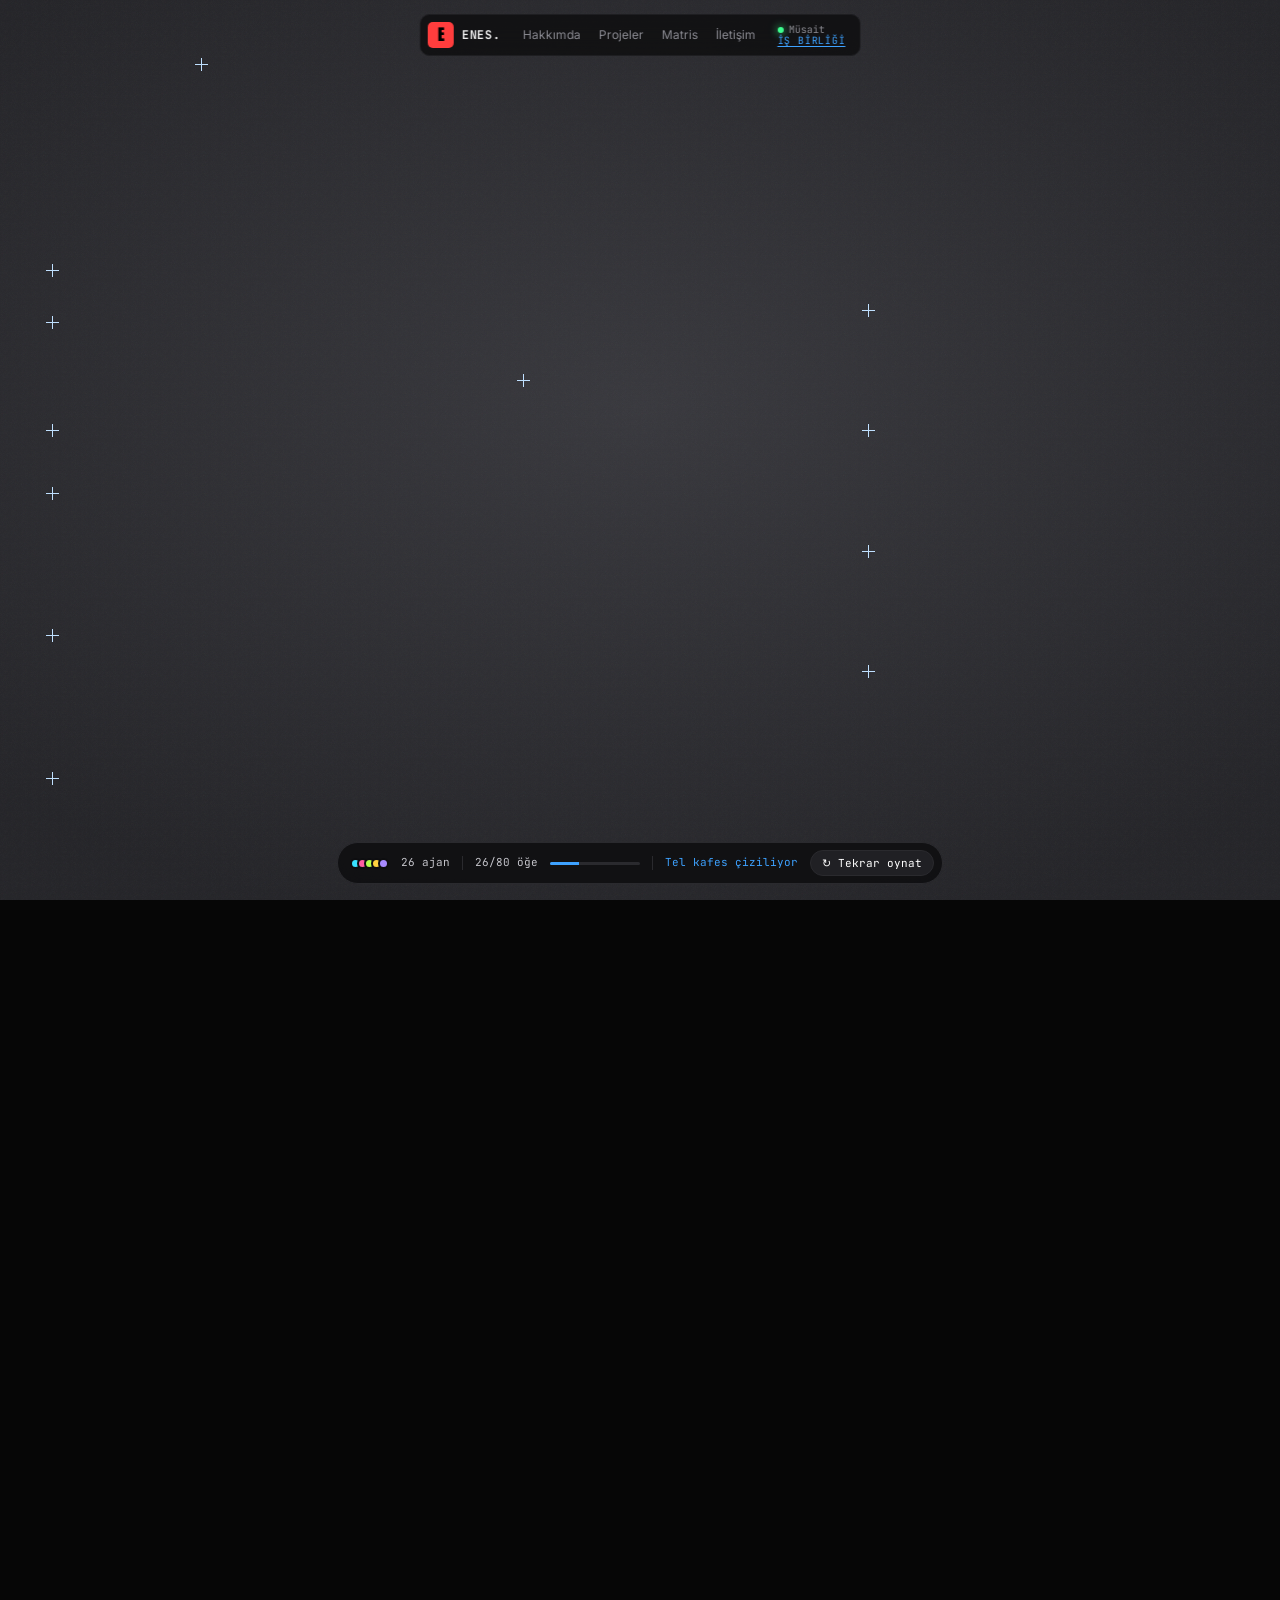
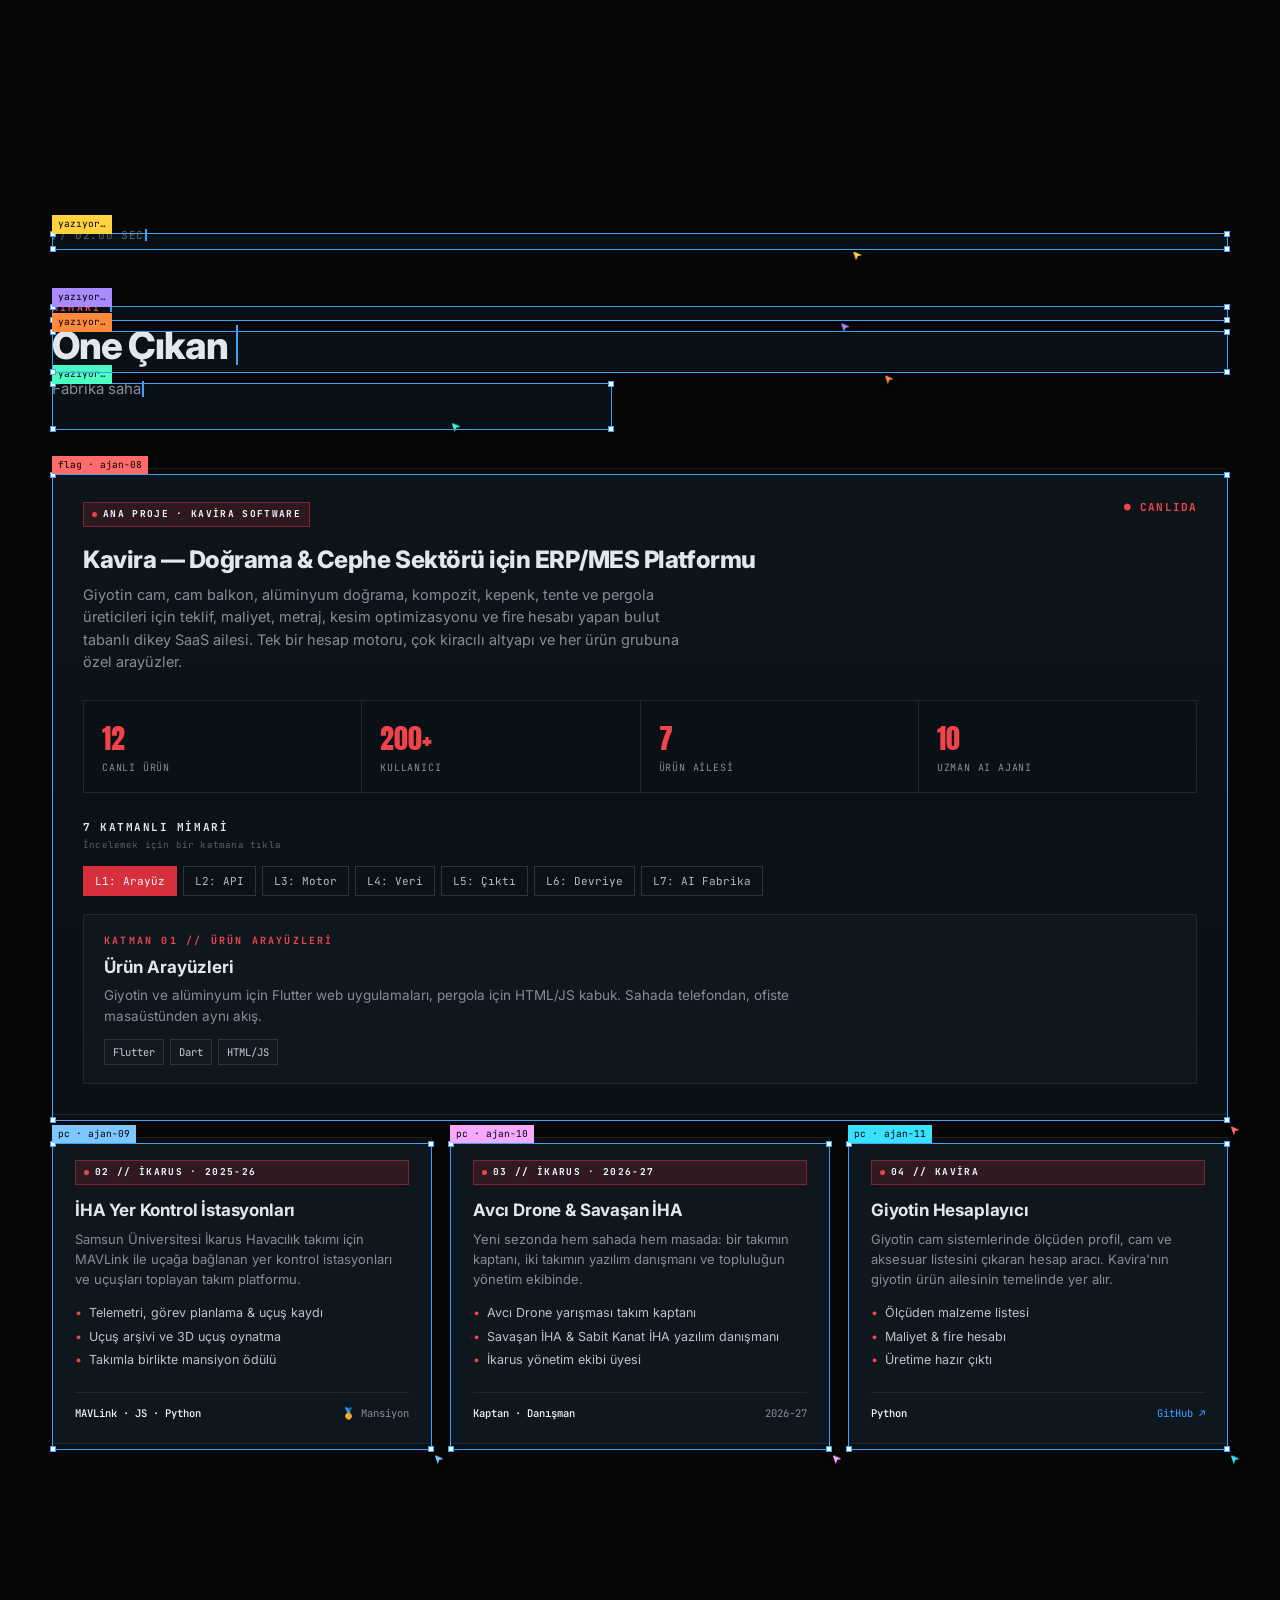
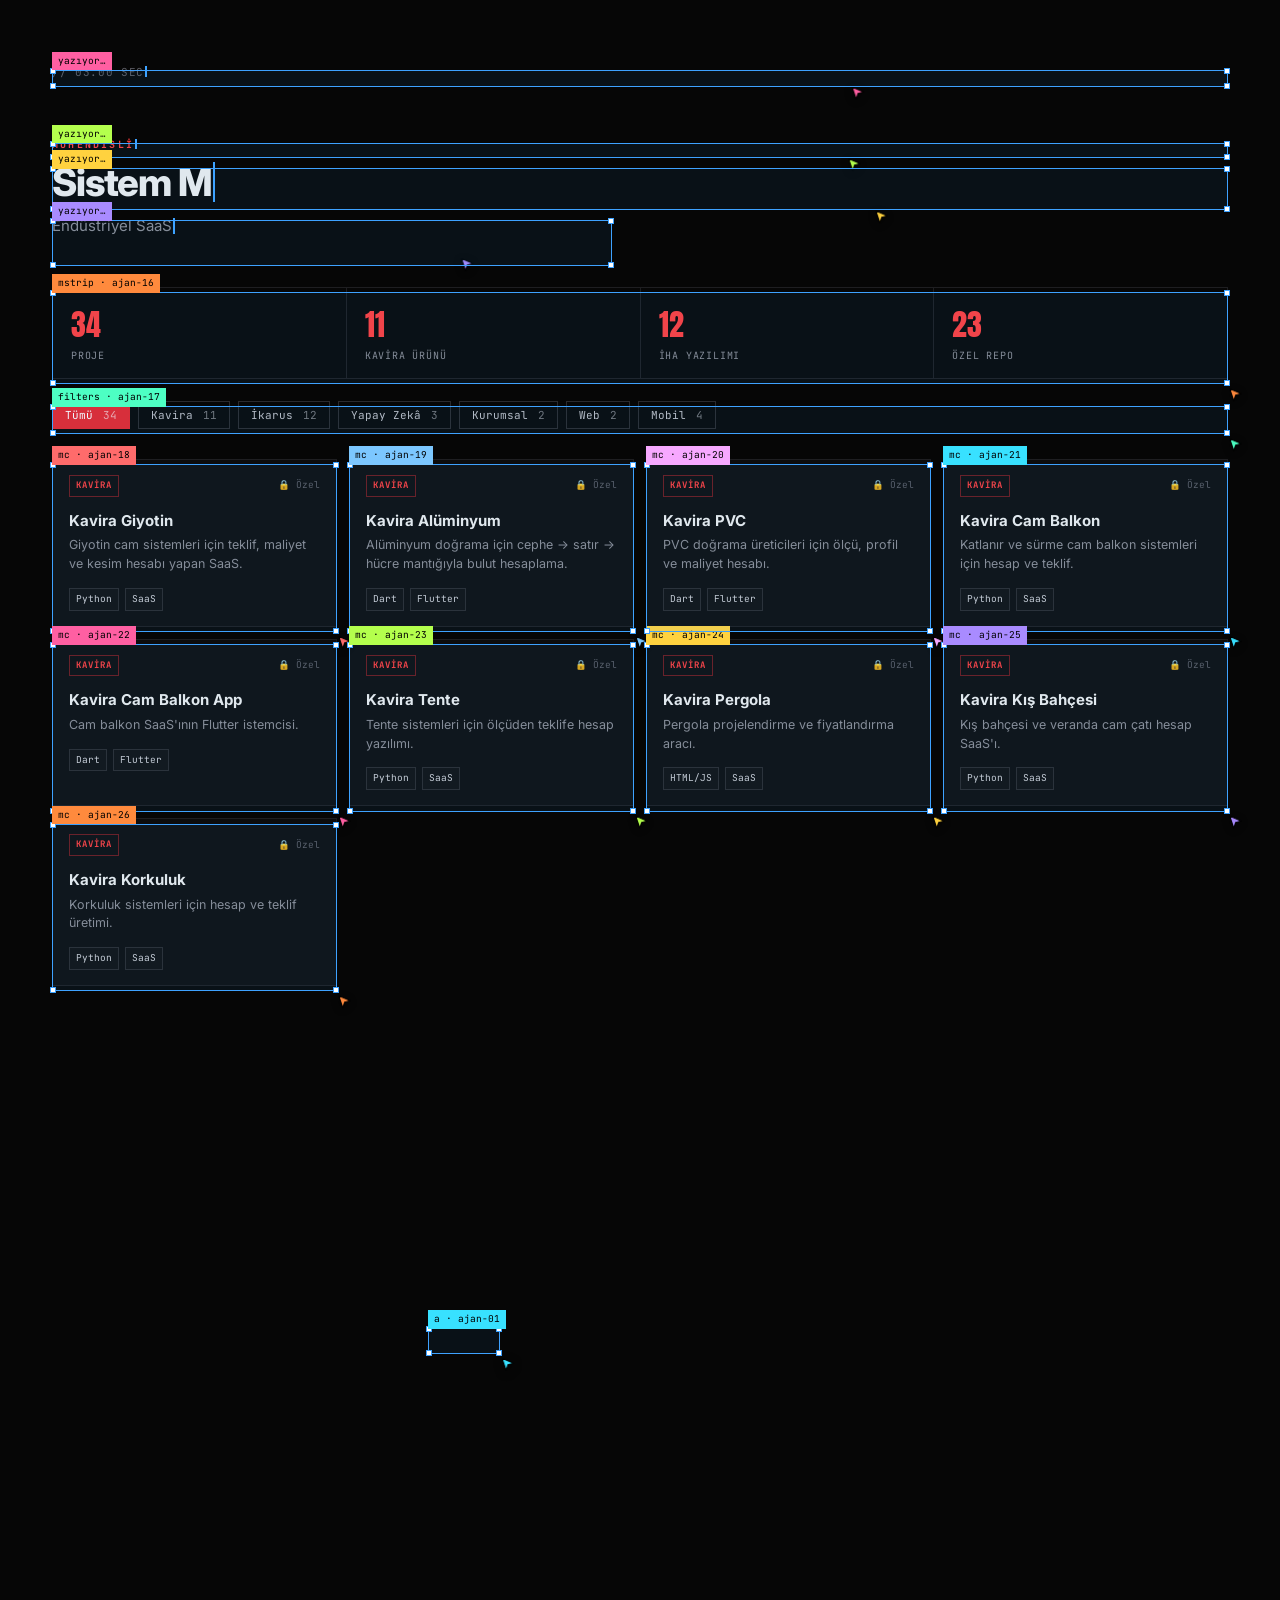
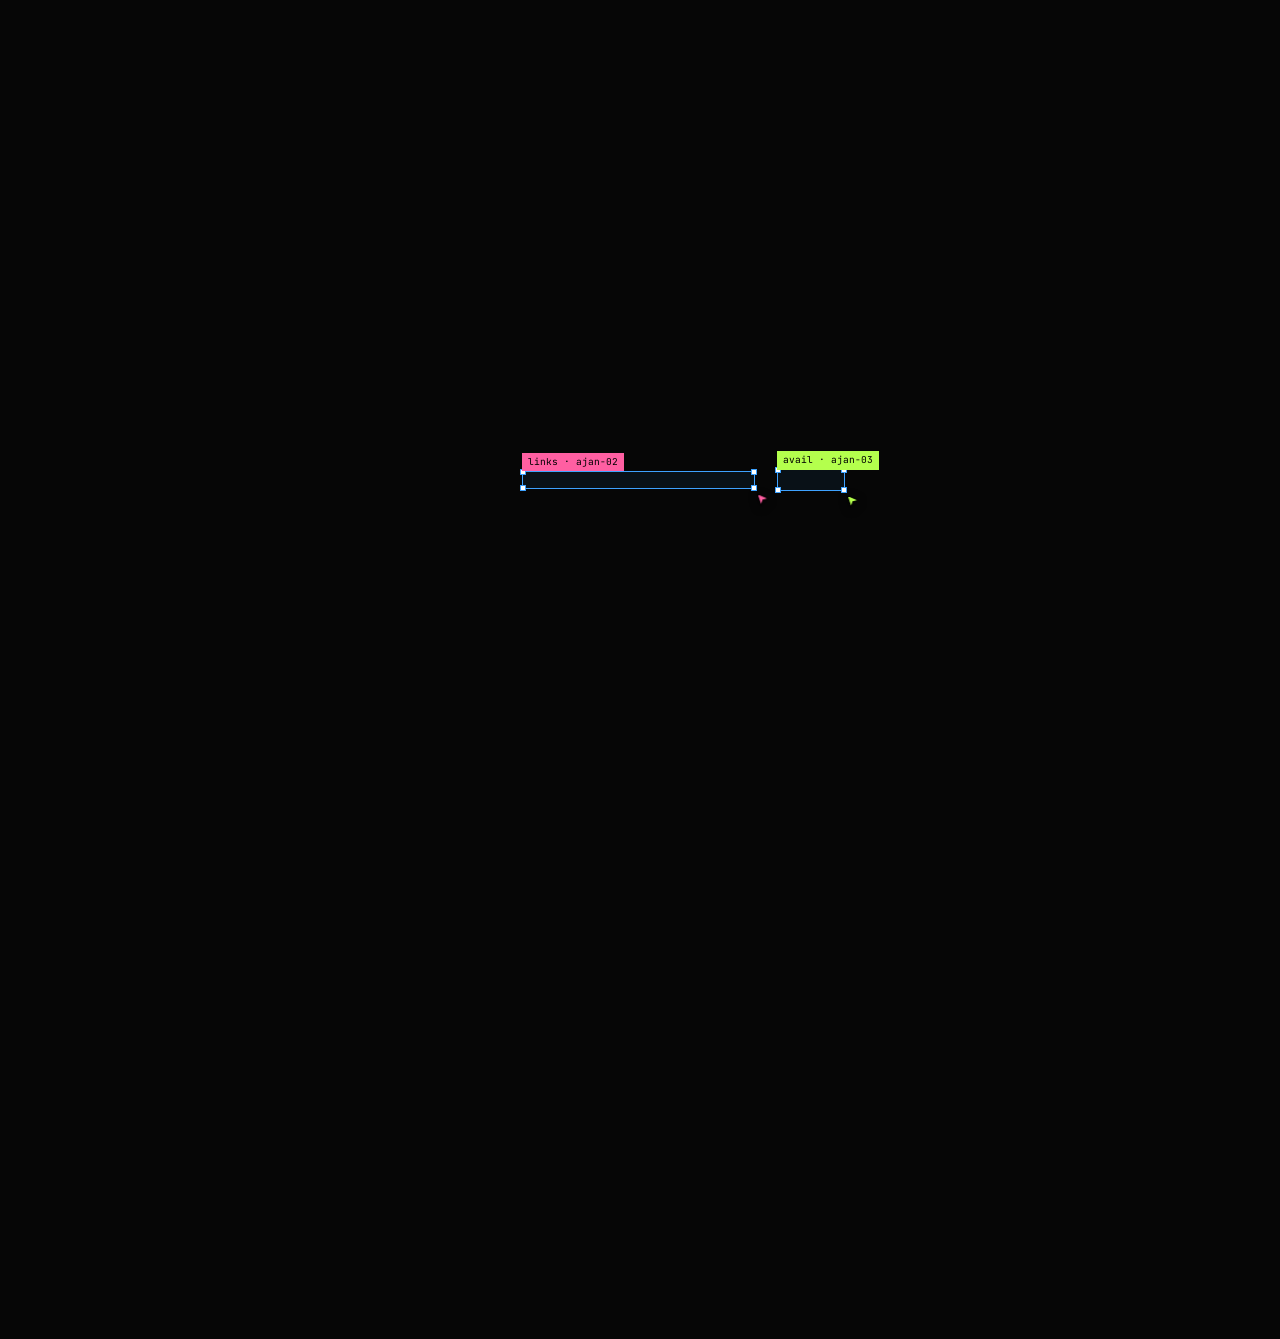
==== index.html @ 1ce87d16 "SEO: meta etiketleri, JSON-LD, paylaşım görseli, robots ve sitemap Arama motoru botlarına animasyons" ====
<!doctype html>
<html lang="tr">
<head>
<meta charset="utf-8">
<meta name="viewport" content="width=device-width,initial-scale=1">
<title>Mehmet Enes Karaviranlı — Yazılım Mühendisi</title>
<meta name="description" content="Mehmet Enes Karaviranlı — Yazılım Mühendisi. Kavira Software ERP/MES ürünleri, İkarus İHA arayüz yazılımları, mobil ve web uygulamaları.">
<link rel="canonical" href="https://eneskaraviranli.codes/">
<meta name="author" content="Mehmet Enes Karaviranlı">
<meta name="robots" content="index, follow">
<meta property="og:type" content="profile">
<meta property="og:locale" content="tr_TR">
<meta property="og:site_name" content="Mehmet Enes Karaviranlı">
<meta property="og:title" content="Mehmet Enes Karaviranlı — Yazılım Mühendisi">
<meta property="og:description" content="Kavira Software ile 12 canlı ERP/MES ürünü, İkarus İHA yer kontrol istasyonları, mobil ve web uygulamaları.">
<meta property="og:url" content="https://eneskaraviranli.codes/">
<meta property="og:image" content="https://eneskaraviranli.codes/og-image.png">
<meta property="og:image:width" content="1200">
<meta property="og:image:height" content="630">
<meta property="og:image:alt" content="Mehmet Enes Karaviranlı — Yazılım Mühendisi portfolyosu">
<meta property="profile:first_name" content="Mehmet Enes">
<meta property="profile:last_name" content="Karaviranlı">
<meta name="twitter:card" content="summary_large_image">
<meta name="twitter:title" content="Mehmet Enes Karaviranlı — Yazılım Mühendisi">
<meta name="twitter:description" content="Kavira Software ile 12 canlı ERP/MES ürünü, İkarus İHA yer kontrol istasyonları, mobil ve web uygulamaları.">
<meta name="twitter:image" content="https://eneskaraviranli.codes/og-image.png">
<script type="application/ld+json">
{
  "@context": "https://schema.org",
  "@type": "ProfilePage",
  "url": "https://eneskaraviranli.codes/",
  "name": "Mehmet Enes Karaviranlı — Yazılım Mühendisi",
  "inLanguage": "tr",
  "mainEntity": {
    "@type": "Person",
    "name": "Mehmet Enes Karaviranlı",
    "alternateName": ["Enes Karaviranlı", "Enes"],
    "url": "https://eneskaraviranli.codes/",
    "image": "https://eneskaraviranli.codes/og-image.png",
    "jobTitle": "Yazılım Mühendisi",
    "email": "mailto:m.eneskaraviranli@gmail.com",
    "worksFor": { "@type": "Organization", "name": "Kavira Software" },
    "affiliation": [
      { "@type": "CollegeOrUniversity", "name": "Samsun Üniversitesi" },
      { "@type": "Organization", "name": "İkarus Havacılık" }
    ],
    "knowsAbout": ["Yazılım Mühendisliği", "ERP", "MES", "SaaS", "İHA Yer Kontrol İstasyonu", "MAVLink", "Python", "FastAPI", "Flutter", "React", "React Native", "TypeScript", "C#", ".NET", "Yapay Zekâ"],
    "sameAs": [
      "https://github.com/Karaviranli",
      "https://www.linkedin.com/in/enes-karaviranl%C4%B1/"
    ]
  }
}
</script>
<link rel="icon" href="favicon.svg" type="image/svg+xml">
<link rel="icon" href="favicon-32.png" sizes="32x32" type="image/png">
<link rel="apple-touch-icon" href="apple-touch-icon.png">
<meta name="theme-color" content="#060606">
<script>
  // Arama motoru ve önizleme botlarına animasyonsuz, tamamen açık sayfa göster
  window.__STATIC = /bot|crawl|spider|slurp|bingpreview|lighthouse|facebookexternalhit|whatsapp|telegram|discord|linkedin|twitter|embedly|quora|pinterest|vkshare|skype/i.test(navigator.userAgent);
  if (!window.__STATIC) document.documentElement.classList.add('js');
</script>
<link rel="preconnect" href="https://fonts.googleapis.com">
<link rel="preconnect" href="https://fonts.gstatic.com" crossorigin>
<link href="https://fonts.googleapis.com/css2?family=Anton&family=Caveat:wght@700&family=Inter:wght@400;500;600;700;800&family=JetBrains+Mono:wght@400;500;700&display=swap" rel="stylesheet">
<style>
:root{
  --bg:#060606; --panel:#0c0c0d; --panel2:#111113; --line:#1e1e21; --line2:#2a2a2e;
  --text:#ededed; --mute:#8b8b92; --dim:#5c5c63;
  --red:#ff3d3d; --red2:#e3262d; --blue:#3ea2ff; --green:#3dff8f;
  --mono:'JetBrains Mono',ui-monospace,monospace; --sans:'Inter',system-ui,sans-serif;
  --cond:'Anton',Impact,sans-serif; --script:'Caveat',cursive;
}
*{box-sizing:border-box;margin:0;padding:0}
html{scroll-behavior:smooth;overflow-x:clip}
body{background:var(--bg);color:var(--text);font-family:var(--sans);line-height:1.55;position:relative;overflow-x:clip;-webkit-font-smoothing:antialiased}
body::before{content:"";position:fixed;inset:0;pointer-events:none;z-index:0;
  background:radial-gradient(55% 45% at 50% 62%,rgba(255,90,40,.11),transparent 70%),
             radial-gradient(35% 35% at 18% 18%,rgba(255,40,60,.05),transparent 70%)}
body::after{content:"";position:fixed;inset:0;pointer-events:none;z-index:0;opacity:.05;
  background-image:url("data:image/svg+xml,%3Csvg xmlns='http://www.w3.org/2000/svg' width='160' height='160'%3E%3Cfilter id='n'%3E%3CfeTurbulence baseFrequency='.9' numOctaves='2'/%3E%3C/filter%3E%3Crect width='100%25' height='100%25' filter='url(%23n)'/%3E%3C/svg%3E")}
a{color:inherit;text-decoration:none}
b,strong{color:#fff;font-weight:700}
.wrap{max-width:1240px;margin:0 auto;padding:0 32px;position:relative;z-index:1}
.mono{font-family:var(--mono)}

/* ---------- NAV ---------- */
nav{position:fixed;top:14px;left:50%;transform:translateX(-50%);z-index:50;display:flex;align-items:center;gap:22px;
  padding:7px 14px 7px 7px;background:rgba(12,12,13,.78);backdrop-filter:blur(12px);-webkit-backdrop-filter:blur(12px);
  border:1px solid var(--line);border-radius:10px;font-size:12px;white-space:nowrap}
.logo{display:flex;align-items:center;gap:8px;font-family:var(--mono);font-weight:700;letter-spacing:.06em}
.logo i{width:26px;height:26px;border-radius:5px;background:var(--red);display:grid;place-items:center;font-style:normal;font-family:var(--cond);font-size:15px;color:#000}
nav .links{display:flex;gap:18px;color:var(--mute)}
nav .links a:hover{color:#fff}
.avail{display:flex;flex-direction:column;line-height:1.1;font-family:var(--mono);font-size:10px}
.avail span{color:var(--mute);display:flex;align-items:center;gap:5px}
.avail span::before{content:"";width:6px;height:6px;border-radius:50%;background:var(--green);box-shadow:0 0 8px var(--green)}
.avail a{color:var(--blue);text-decoration:underline;text-underline-offset:2px;letter-spacing:.08em}

/* ---------- HERO ---------- */
.hero{position:relative;min-height:100vh;padding:78px 0 70px}
.giant{position:absolute;left:50%;top:58px;transform:translateX(-50%);font-family:var(--cond);font-size:clamp(84px,17.5vw,252px);
  line-height:.9;letter-spacing:.01em;color:rgba(227,38,45,.07);-webkit-text-stroke:2px var(--red2);white-space:nowrap;
  pointer-events:none;user-select:none;z-index:0}
.hero-grid{position:relative;z-index:1;display:grid;grid-template-columns:1.1fr .78fr .92fr;gap:40px;align-items:start;padding-top:clamp(130px,14.5vw,205px)}
.hello{font-family:var(--script);font-size:46px;line-height:1;transform:rotate(-4deg);display:inline-block;margin-left:4px;text-shadow:0 2px 20px rgba(0,0,0,.6)}
.name{display:block;width:max-content;margin:6px 0 18px;background:var(--red2);color:#fff;font-family:var(--cond);font-size:clamp(56px,6vw,82px);line-height:1;padding:8px 18px 6px;letter-spacing:.01em}
.role{display:inline-flex;align-items:center;gap:10px;font-family:var(--mono);font-size:11px;font-weight:700;letter-spacing:.12em;text-transform:uppercase;
  border:1px solid var(--line2);background:rgba(255,255,255,.02);padding:7px 12px}
.role::before{content:"";width:7px;height:7px;border-radius:50%;background:var(--red);box-shadow:0 0 10px var(--red)}
.lead{font-size:18px;color:#cfcfd4;max-width:470px;margin:30px 0 30px}
.btns{display:flex;flex-direction:column;align-items:flex-start;gap:12px}
.btn{font-family:var(--mono);font-size:12px;font-weight:700;letter-spacing:.14em;text-transform:uppercase;padding:13px 18px;border:1px solid transparent;cursor:pointer;transition:.2s}
.btn-blue{color:var(--blue);border-color:rgba(62,162,255,.35);background:rgba(62,162,255,.06)}
.btn-blue:hover{background:rgba(62,162,255,.15)}
.btn-ghost{color:#fff;background:#18181b;border-color:var(--line2)}
.btn-ghost:hover{border-color:#fff}
.stats{display:flex;gap:30px;margin-top:38px}
.stat b{font-family:var(--cond);font-size:30px;color:var(--red);font-weight:400;letter-spacing:.02em}
.stat small{display:block;font-family:var(--mono);font-size:10px;color:var(--mute);letter-spacing:.08em;text-transform:uppercase;margin-top:-2px}

.portrait{position:relative;margin-top:110px;aspect-ratio:4/5;background:var(--red2);overflow:hidden;box-shadow:0 30px 80px -20px rgba(227,38,45,.35)}
.portrait .ph{position:absolute;inset:0;display:grid;place-items:center;font-family:var(--cond);font-size:150px;color:rgba(0,0,0,.82);letter-spacing:-.02em}
.portrait img{position:absolute;inset:0;width:100%;height:100%;object-fit:cover;filter:grayscale(1) contrast(1.25) brightness(1.05);mix-blend-mode:multiply}
.portrait::after{content:"";position:absolute;inset:0;background:repeating-linear-gradient(0deg,rgba(0,0,0,.08) 0 1px,transparent 1px 3px);pointer-events:none}
.portrait canvas{position:absolute;inset:0;width:100%;height:100%;display:block;cursor:crosshair}
.badge{position:absolute;left:-10px;bottom:16px;z-index:2;font-family:var(--mono);font-size:10px;font-weight:700;letter-spacing:.12em;text-transform:uppercase;
  background:#0a0a0a;border:1px solid var(--red2);padding:6px 10px;display:flex;align-items:center;gap:7px}
.badge::before{content:"";width:6px;height:6px;border-radius:50%;background:var(--red);animation:blink 1.4s infinite}
@keyframes blink{50%{opacity:.2}}

.caps{margin-top:40px}
.cap{border-top:1px solid var(--line);padding:14px 0 16px}
.cap-h{display:flex;justify-content:space-between;font-family:var(--mono);font-size:10px;letter-spacing:.1em;text-transform:uppercase}
.cap-h span:first-child{color:var(--red);font-weight:700}
.cap-h span:last-child{color:var(--dim)}
.cap h3{font-size:16px;font-weight:700;margin:6px 0 3px;letter-spacing:-.01em}
.cap p{font-size:13px;color:var(--mute)}
.chips{display:flex;flex-wrap:wrap;gap:6px;margin-top:6px}
.chip{font-family:var(--mono);font-size:10.5px;color:#cfcfd4;border:1px solid var(--line2);padding:4px 8px;background:rgba(255,255,255,.015)}

/* ---------- SECTIONS ---------- */
section{position:relative;padding:110px 0}
.secidx{font-family:var(--mono);font-size:11px;color:var(--dim);letter-spacing:.06em;margin-bottom:56px}
.eyebrow{font-family:var(--mono);font-size:10px;font-weight:700;color:var(--red);letter-spacing:.22em;text-transform:uppercase;margin-bottom:10px}
h2{font-size:clamp(28px,3.2vw,38px);font-weight:800;letter-spacing:-.03em;line-height:1.1}
.sub{color:var(--mute);font-size:15px;max-width:560px;margin-top:10px}

.about{display:grid;grid-template-columns:1.5fr 1fr;gap:70px;margin-top:40px}
.about p{color:#c4c4ca;font-size:15.5px;margin-bottom:18px;max-width:640px}
blockquote{border-left:2px solid var(--red);padding:4px 0 4px 20px;margin-top:28px;font-size:17px;font-weight:700;color:#fff;max-width:600px}
.princ{display:flex;flex-direction:column;gap:22px}
.pr{display:grid;grid-template-columns:12px 1fr;gap:12px}
.pr::before{content:"";width:7px;height:7px;background:var(--red);margin-top:7px}
.pr h4{font-size:14px;font-weight:700}
.pr p{font-size:13px;color:var(--mute);margin:2px 0 0}

/* flagship */
.flag{margin-top:44px;border:1px solid var(--line);background:linear-gradient(180deg,rgba(255,255,255,.02),transparent);padding:30px;border-radius:4px}
.pill{display:inline-flex;align-items:center;gap:6px;font-family:var(--mono);font-size:9.5px;font-weight:700;letter-spacing:.14em;text-transform:uppercase;
  color:#fff;background:rgba(227,38,45,.16);border:1px solid rgba(227,38,45,.5);padding:4px 8px}
.pill::before{content:"";width:5px;height:5px;border-radius:50%;background:var(--red)}
.flag-top{display:flex;justify-content:space-between;gap:20px;align-items:flex-start}
.flag h3{font-size:24px;font-weight:800;letter-spacing:-.02em;margin:14px 0 6px}
.flag p.d{color:var(--mute);max-width:620px;font-size:14.5px}
.live{font-family:var(--mono);font-size:11px;color:var(--red);font-weight:700;letter-spacing:.1em}
.fstats{display:grid;grid-template-columns:repeat(4,1fr);gap:1px;background:var(--line);border:1px solid var(--line);margin:26px 0}
.fstats div{background:var(--bg);padding:16px 18px}
.fstats b{font-family:var(--cond);font-size:28px;color:var(--red);font-weight:400}
.fstats small{display:block;font-family:var(--mono);font-size:10px;color:var(--mute);text-transform:uppercase;letter-spacing:.08em}
.stack-h{font-family:var(--mono);font-size:11px;font-weight:700;letter-spacing:.14em}
.stack-h small{display:block;font-weight:400;color:var(--dim);letter-spacing:.02em;margin-top:2px}
.tabs{display:flex;flex-wrap:wrap;gap:6px;margin:14px 0 18px}
.tab{font-family:var(--mono);font-size:11px;color:#bdbdc3;background:transparent;border:1px solid var(--line2);padding:7px 11px;cursor:pointer;transition:.15s}
.tab:hover{border-color:#777;color:#fff}
.tab.on{background:var(--red2);border-color:var(--red2);color:#fff}
.layer{border:1px solid var(--line);background:var(--panel);padding:18px 20px}
.layer h4{font-size:17px;font-weight:700;margin:6px 0 4px}
.layer p{color:var(--mute);font-size:13.5px;max-width:760px}

.cards3{display:grid;grid-template-columns:repeat(3,1fr);gap:18px;margin-top:22px}
.pc{border:1px solid var(--line);background:var(--panel);padding:22px;display:flex;flex-direction:column;transition:border-color .2s,transform .2s}
.pc:hover{border-color:rgba(227,38,45,.6);transform:translateY(-2px)}
.pc h3{font-size:17px;font-weight:700;margin:12px 0 6px;letter-spacing:-.01em}
.pc p{font-size:13px;color:var(--mute)}
.pc ul{list-style:none;margin:14px 0 18px;font-size:12.5px;color:#c4c4ca}
.pc li{padding-left:14px;position:relative;margin-bottom:4px}
.pc li::before{content:"•";position:absolute;left:0;color:var(--red)}
.pc .ft{margin-top:auto;display:flex;justify-content:space-between;align-items:center;border-top:1px solid var(--line);padding-top:12px;font-family:var(--mono);font-size:10.5px;color:var(--mute)}
.pc .ft b{color:#fff;font-weight:500}

/* matrix */
.filters{display:flex;flex-wrap:wrap;gap:8px;margin:22px 0 30px}
.flt{font-family:var(--mono);font-size:11px;padding:6px 12px;border:1px solid var(--line2);background:transparent;color:#bdbdc3;cursor:pointer}
.flt.on{background:var(--red2);border-color:var(--red2);color:#fff}
.grid4{display:grid;grid-template-columns:repeat(4,1fr);gap:16px}
.mc{border:1px solid var(--line);background:var(--panel);padding:18px;transition:border-color .2s, opacity .3s}
.mc:hover{border-color:rgba(227,38,45,.6)}
.mc.hide{display:none}
a.mc{display:block;color:inherit}
.grid4{gap:12px}
.mc{padding:15px 16px}
.mc h4{font-size:14px;margin:12px 0 5px}
.mc p{font-size:12px;margin-bottom:12px;line-height:1.5}
.mc .chip{font-size:9.5px;padding:3px 6px}
.lock{font-family:var(--mono);font-size:9.5px;color:var(--dim)}
.gh{font-family:var(--mono);font-size:9.5px;color:var(--blue)}
.wip{font-family:var(--mono);font-size:9.5px;color:#ffd23f;border:1px dashed rgba(255,210,63,.5);padding:3px 6px}
.flt i{font-style:normal;opacity:.6;margin-left:3px}
.mstrip{display:grid;grid-template-columns:repeat(4,1fr);gap:1px;background:var(--line);border:1px solid var(--line);margin-top:26px}
.mstrip div{background:var(--bg);padding:14px 18px}
.mstrip b{font-family:var(--cond);font-size:30px;color:var(--red);font-weight:400}
.mstrip small{display:block;font-family:var(--mono);font-size:10px;color:var(--mute);text-transform:uppercase;letter-spacing:.08em}
@media (max-width:700px){.mstrip{grid-template-columns:1fr 1fr}}
.pc .ft a{color:var(--blue)}
.pc .ft a:hover{text-decoration:underline}
.mc-h{display:flex;justify-content:space-between;align-items:center}
.cat{font-family:var(--mono);font-size:9px;font-weight:700;letter-spacing:.12em;text-transform:uppercase;color:var(--red);border:1px solid rgba(227,38,45,.45);padding:3px 6px}
.yr{font-family:var(--mono);font-size:10px;color:var(--dim)}
.mc h4{font-size:15px;font-weight:700;margin:14px 0 6px;line-height:1.3}
.mc p{font-size:12.5px;color:var(--mute);margin-bottom:14px}

/* contact */
.contact{text-align:center;padding:170px 0 150px}
.contact h2{font-size:clamp(32px,4.4vw,52px);max-width:720px;margin:0 auto}
.contact .sub{margin:16px auto 0}
.mail-row{display:flex;justify-content:center;align-items:center;gap:14px;margin-top:34px;flex-wrap:wrap}
.mail{font-family:var(--mono);font-weight:700;font-size:15px}
.copy{font-family:var(--mono);font-size:11px;font-weight:700;letter-spacing:.06em;background:var(--red2);color:#fff;border:0;padding:10px 14px;cursor:pointer;display:flex;gap:7px;align-items:center}
.copy:hover{background:var(--red)}
.socials{display:flex;justify-content:center;gap:26px;margin-top:30px;font-family:var(--mono);font-size:12px;color:#c4c4ca;flex-wrap:wrap}
.socials a{display:flex;align-items:center;gap:7px}
.socials a:hover{color:#fff}
.socials svg{width:15px;height:15px}
footer{margin-top:70px;font-family:var(--mono);font-size:10.5px;color:var(--dim);line-height:1.8}

/* ---------- BUILD / AGENTS ---------- */
.js [data-b]{opacity:0;transform:translateY(6px);clip-path:inset(0 100% 0 0);transition:opacity .45s ease,transform .45s ease,clip-path .55s cubic-bezier(.6,0,.2,1)}
.js [data-b].built{opacity:1;transform:none;clip-path:inset(-40px -40px -40px -40px)}
.js .giant[data-b]{transform:translateX(-50%) translateY(6px)}
.js .giant[data-b].built{transform:translateX(-50%)}
#agents{position:absolute;inset:0;pointer-events:none;z-index:60;overflow:hidden}
.agent{position:absolute;left:0;top:0;width:18px;height:18px;will-change:transform;filter:drop-shadow(0 2px 4px rgba(0,0,0,.7))}
.selbox{position:absolute;border:1px solid var(--blue);background:rgba(62,162,255,.07);transition:opacity .25s}
.selbox i{position:absolute;width:6px;height:6px;background:#fff;border:1px solid var(--blue)}
.selbox i:nth-child(1){left:-3px;top:-3px}.selbox i:nth-child(2){right:-3px;top:-3px}
.selbox i:nth-child(3){left:-3px;bottom:-3px}.selbox i:nth-child(4){right:-3px;bottom:-3px}
.selbox em{position:absolute;left:-1px;top:-19px;font-style:normal;font-family:var(--mono);font-size:9.5px;color:#fff;background:var(--blue);padding:2px 6px;white-space:nowrap}

.status{position:fixed;left:50%;bottom:16px;transform:translateX(-50%);z-index:70;display:flex;align-items:center;gap:12px;
  font-family:var(--mono);font-size:11px;color:#c4c4ca;background:rgba(14,14,16,.88);backdrop-filter:blur(10px);-webkit-backdrop-filter:blur(10px);
  border:1px solid var(--line2);border-radius:999px;padding:7px 8px 7px 12px;white-space:nowrap}
.dots{display:flex}
.dots span{width:11px;height:11px;border-radius:50%;border:2px solid #0e0e10;margin-left:-4px}
.dots span:first-child{margin-left:0}
.bar{width:90px;height:3px;background:var(--line2);border-radius:3px;overflow:hidden}
.bar i{display:block;height:100%;width:0;background:var(--blue);transition:width .3s}
.st-state{color:var(--blue)}
.replay{font-family:var(--mono);font-size:11px;color:#fff;background:#202024;border:1px solid var(--line2);border-radius:999px;padding:5px 11px;cursor:pointer}
.replay:hover{border-color:#fff}
.sep{width:1px;height:14px;background:var(--line2)}

/* tel kafes (wireframe) aşaması */
.js [data-b]{transition:opacity .45s ease,transform .45s ease,clip-path .55s cubic-bezier(.6,0,.2,1),background-color .5s ease,color .5s ease}
.js [data-b].wire{opacity:1;transform:none;clip-path:none;background-color:rgba(150,150,162,.26)!important;color:transparent!important;
  -webkit-text-stroke-color:transparent!important;box-shadow:none!important;border-color:transparent!important;outline:1px solid rgba(62,162,255,.35)}
.js .giant[data-b].wire{transform:translateX(-50%)}
.js [data-b].wire *{visibility:hidden}
.caret{display:inline-block;width:2px;height:1.05em;background:var(--blue);vertical-align:-.15em;margin-left:1px;animation:blink .7s steps(1) infinite}
.js nav{opacity:0;transition:opacity .5s}
.js nav.on{opacity:1}

#canvas{position:fixed;inset:0;z-index:0;pointer-events:none;opacity:0;transition:opacity 1.1s ease;
  background:radial-gradient(70% 60% at 50% 45%,#3a3a3f,#26262a)}
#canvas.on{opacity:1}
#loader{position:fixed;left:50%;top:50%;transform:translate(-50%,-50%);z-index:65;display:flex;flex-direction:column;align-items:center;gap:12px;
  font-family:var(--mono);font-size:10px;color:var(--mute);letter-spacing:.08em;transition:opacity .45s,transform .45s;pointer-events:none}
#loader.off{opacity:0;transform:translate(-50%,-50%) scale(.85)}
.lbox{width:30px;height:30px;border:1px solid var(--line2);background:#131315;border-radius:6px;display:grid;place-items:center}
.lbox i{width:8px;height:8px;background:var(--red);border-radius:2px;animation:blink 1s infinite}
.cross{position:absolute;width:13px;height:13px;margin:-6px 0 0 -6px;pointer-events:none;animation:pop .28s cubic-bezier(.3,1.6,.5,1)}
.cross::before,.cross::after{content:"";position:absolute;background:#bfe0ff}
.cross::before{left:6px;top:0;width:1px;height:13px}.cross::after{top:6px;left:0;height:1px;width:13px}
@keyframes pop{from{transform:scale(0)}}

/* kaydırırken beliren cetveller */
.ruler{position:fixed;z-index:55;pointer-events:none;opacity:0;transition:opacity .35s;background-color:rgba(7,10,12,.88)}
html.scrolling .ruler{opacity:1}
#ruler-top{left:0;right:0;top:0;height:16px;border-bottom:1px solid rgba(40,200,220,.55);
  background-image:repeating-linear-gradient(90deg,rgba(40,200,220,.75) 0 1px,transparent 1px 10px),repeating-linear-gradient(90deg,rgba(40,200,220,1) 0 1px,transparent 1px 100px);
  background-size:100% 5px,100% 16px;background-repeat:repeat-x;background-position:0 100%,0 0}
#ruler-left{left:0;top:0;bottom:0;width:16px;border-right:1px solid rgba(40,200,220,.55);
  background-image:repeating-linear-gradient(180deg,rgba(40,200,220,.75) 0 1px,transparent 1px 10px),repeating-linear-gradient(180deg,rgba(40,200,220,1) 0 1px,transparent 1px 100px);
  background-size:5px 100%,16px 100%;background-repeat:repeat-y;background-position:100% 0,0 0}
.ruler span{position:absolute;font:500 8px/1 var(--mono);color:rgba(140,230,240,.95)}
#ruler-top span{top:2px;margin-left:3px}
#ruler-left span{left:2px;margin-top:3px;writing-mode:vertical-rl;transform:rotate(180deg)}
#guide{left:26px;top:0;bottom:0;width:1px;background:var(--red2)!important}
#ruler-mark{left:0;width:16px;height:4px;background:var(--red)!important;box-shadow:0 0 10px var(--red)}

/* ---------- RESPONSIVE ---------- */
@media (max-width:1020px){
  .hero-grid{grid-template-columns:1fr 1fr}
  .caps{grid-column:1/-1;margin-top:10px}
  .portrait{margin-top:40px;max-width:340px}
  .about{grid-template-columns:1fr;gap:40px}
  .cards3{grid-template-columns:1fr 1fr}
  .grid4{grid-template-columns:1fr 1fr}
  .fstats{grid-template-columns:1fr 1fr}
}
@media (max-width:700px){
  .wrap{padding:0 16px}
  nav{gap:12px}
  nav .links{display:none}
  .giant{top:66px}
  .hero-grid{grid-template-columns:1fr;padding-top:22vw;gap:10px}
  .portrait{margin:30px 0 0;max-width:340px}
  .cards3,.grid4{grid-template-columns:1fr}
  .flag{padding:20px}
  .flag-top{flex-direction:column}
  section{padding:80px 0}
  .stats{gap:22px;flex-wrap:wrap}
  .status{font-size:10px;gap:8px}
  .status .bar,.status .sep.s2,.status .dots{display:none}
  .replay{padding:5px 9px}
}
@media (prefers-reduced-motion:reduce){
  html{scroll-behavior:auto}
  .js [data-b]{opacity:1;transform:none;clip-path:none;transition:none}
  .js .giant[data-b]{transform:translateX(-50%)}
  #agents{display:none}
}
</style>
</head>
<body>

<div id="canvas" aria-hidden="true"></div>
<div id="agents" aria-hidden="true"></div>
<div id="loader" aria-hidden="true"><div class="lbox"><i></i></div><span id="ld-text">sayfa derleniyor · 0%</span></div>
<div class="ruler" id="ruler-top" aria-hidden="true"></div>
<div class="ruler" id="ruler-left" aria-hidden="true"></div>
<div class="ruler" id="guide" aria-hidden="true"></div>
<div class="ruler" id="ruler-mark" aria-hidden="true"></div>

<!-- NAV -->
<nav>
  <a href="#top" class="logo" data-b><i>E</i>ENES.</a>
  <div class="links" data-b>
    <a href="#hakkimda">Hakkımda</a><a href="#projeler">Projeler</a><a href="#matris">Matris</a><a href="#iletisim">İletişim</a>
  </div>
  <div class="avail" data-b><span>Müsait</span><a href="#iletisim">İŞ BİRLİĞİ</a></div>
</nav>

<main id="top">
<!-- HERO -->
<header class="hero" data-sec>
  <div class="giant" data-b>PORTFOLIO</div>
  <div class="wrap hero-grid">
    <div>
      <div data-b><span class="hello">Merhaba, ben</span></div>
      <h1 class="name" data-b>ENES.</h1>
      <div class="role" data-b>Yazılım Mühendisi · Kavira Software</div>
      <p class="lead" data-b>Fabrikadan gökyüzüne yazılım geliştiriyorum. <b>ERP/MES sistemleri</b>, <b>İHA yer istasyonu arayüzleri</b> ve <b>mobil &amp; web uygulamaları</b>; 12 canlı üründe 200'ü aşkın kullanıcıya hizmet ediyor.</p>
      <div class="btns" data-b>
        <a href="#iletisim" class="btn btn-blue">İletişime geç →</a>
        <a href="#projeler" class="btn btn-ghost">Projeleri keşfet</a>
      </div>
      <div class="stats" data-b>
        <div class="stat"><b>12</b><small>Canlı ürün</small></div>
        <div class="stat"><b>200+</b><small>Kullanıcı</small></div>
        <div class="stat"><b>Mansiyon</b><small>İkarus 2025-26</small></div>
      </div>
    </div>

    <div>
      <div class="portrait" data-b>
        <canvas id="codeport" role="img" aria-label="Mehmet Enes Karaviranlı'nın kod karakterleriyle çizilmiş portresi"></canvas>
        <div class="badge">Sistem aktif</div>
      </div>
    </div>

    <div class="caps">
      <div class="cap" data-b>
        <div class="cap-h"><span>01.</span><span>Endüstri</span></div>
        <h3>ERP &amp; MES Sistemleri</h3>
        <p>Teklif, maliyet, metraj ve kesim optimizasyonundan üretim hattına uzanan uçtan uca işletme yazılımları.</p>
      </div>
      <div class="cap" data-b>
        <div class="cap-h"><span>02.</span><span>Havacılık</span></div>
        <h3>İHA Arayüz Geliştirme</h3>
        <p>Savaşan, sabit kanat ve avcı İHA'lar için yer istasyonu ve görev arayüzü yazılımları.</p>
      </div>
      <div class="cap" data-b>
        <div class="cap-h"><span>03.</span><span>Ürün</span></div>
        <h3>Uygulama Geliştirme</h3>
        <p>iOS, Android ve web için fikirden mağazaya, uçtan uca uygulamalar.</p>
      </div>
      <div class="cap" data-b>
        <div class="chips">
          <span class="chip">Python</span><span class="chip">FastAPI</span><span class="chip">SQLAlchemy</span><span class="chip">Dart</span>
          <span class="chip">Flutter</span><span class="chip">TypeScript</span><span class="chip">JavaScript</span><span class="chip">React</span>
          <span class="chip">Next.js</span><span class="chip">React Native</span><span class="chip">Expo</span><span class="chip">C#</span>
          <span class="chip">.NET</span><span class="chip">EF Core</span><span class="chip">Java</span><span class="chip">SQL</span>
          <span class="chip">SQLite</span><span class="chip">Node.js</span><span class="chip">HTML/CSS</span><span class="chip">Git</span>
          <span class="chip">MAVLink</span><span class="chip">SITL</span><span class="chip">MCP</span><span class="chip">AI Ajanları</span>
        </div>
      </div>
    </div>
  </div>
</header>

<!-- ABOUT -->
<section id="hakkimda" data-sec>
  <div class="wrap">
    <div class="secidx" data-b>// 01.00 SEC_HAKKIMDA · İNDEKS [01 / 04]</div>
    <div class="eyebrow" data-b>Mühendislik profili</div>
    <h2 data-b>Geçmiş &amp; Felsefe</h2>
    <div class="about">
      <div>
        <p data-b>Ben Mehmet Enes Karaviranlı, <b>Samsun Üniversitesi Yazılım Mühendisliği 3. sınıf</b> öğrencisiyim. Kodu yalnızca derste değil, sahada yazıyorum. <b>Kavira Software</b> çatısı altında alüminyum ve cam sistemleri sektörüne yönelik <b>12 canlı ürün</b> geliştirdim. Bu ürünler bugün <b>200'ü aşkın kullanıcıya</b> hizmet veriyor.</p>
        <p data-b>Gökyüzü tarafında, Samsun Üniversitesi'nin havacılık topluluğu <b>İkarus</b>'tayım. 2025-2026 sezonunda arayüz yazılımını geliştirdim ve takımımızla <b>mansiyon ödülü</b> kazandık. 2026-2027 sezonunda <b>Savaşan İHA</b> ve <b>Sabit Kanat İHA</b> takımlarına yazılım danışmanlığı yapıyorum, <b>Avcı Drone</b> takımının kaptanlığını yürütüyorum ve yönetim ekibinde yer alıyorum.</p>
        <p data-b>Fabrikadaki bir hesap hatası müşterinin parasıdır, havadaki bir arayüz hatası ise uçağın kendisi. Bu yüzden doğruluk, test ve sadelik benim için pazarlık konusu değil.</p>
        <blockquote data-b>“Çalışıyor” bir son değil, bir başlangıçtır. Her zaman daha iyisi yazılabilir.</blockquote>
      </div>
      <div class="princ">
        <div class="pr" data-b><div><h4>Önce Doğruluk</h4><p>Hesap motorlarında her değişiklik testle kanıtlanır; yanlış sonuç yayına çıkmaz.</p></div></div>
        <div class="pr" data-b><div><h4>Sahadan Öğrenmek</h4><p>Üreticinin, montajcının ve pilotun geri bildirimi her spesifikasyondan değerlidir.</p></div></div>
        <div class="pr" data-b><div><h4>Sürekli İyileştirme</h4><p>Her sürüm bir öncekinden daha hızlı, daha sade, daha güvenilir olmalı.</p></div></div>
        <div class="pr" data-b><div><h4>Takım Ruhu</h4><p>Kaptanlık ve yönetim deneyimiyle: iyi yazılım, iyi kurulmuş takımlardan çıkar.</p></div></div>
      </div>
    </div>
  </div>
</section>

<!-- FLAGSHIP -->
<section id="projeler" data-sec>
  <div class="wrap">
    <div class="secidx" data-b>// 02.00 SEC_PROJELER · İNDEKS [02 / 04]</div>
    <div class="eyebrow" data-b>Mimari vitrin</div>
    <h2 data-b>Öne Çıkan Projeler</h2>
    <p class="sub" data-b>Fabrika sahasından İHA yer istasyonuna, gerçek kullanıcıya ve gerçek uçuşa hizmet eden sistemler.</p>

    <div class="flag" data-b>
      <div class="flag-top">
        <div>
          <span class="pill">Ana proje · Kavira Software</span>
          <h3>Kavira — Doğrama &amp; Cephe Sektörü için ERP/MES Platformu</h3>
          <p class="d">Giyotin cam, cam balkon, alüminyum doğrama, kompozit, kepenk, tente ve pergola üreticileri için teklif, maliyet, metraj, kesim optimizasyonu ve fire hesabı yapan bulut tabanlı dikey SaaS ailesi. Tek bir hesap motoru, çok kiracılı altyapı ve her ürün grubuna özel arayüzler.</p>
        </div>
        <span class="live">● CANLIDA</span>
      </div>
      <div class="fstats">
        <div><b>12</b><small>Canlı ürün</small></div>
        <div><b>200+</b><small>Kullanıcı</small></div>
        <div><b>7</b><small>Ürün ailesi</small></div>
        <div><b>10</b><small>Uzman AI ajanı</small></div>
      </div>
      <div class="stack-h">7 KATMANLI MİMARİ<small>İncelemek için bir katmana tıkla</small></div>
      <div class="tabs" id="tabs"></div>
      <div class="layer" id="layer"></div>
    </div>

    <div class="cards3">
      <article class="pc" data-b>
        <span class="pill">02 // İkarus · 2025-26</span>
        <h3>İHA Yer Kontrol İstasyonları</h3>
        <p>Samsun Üniversitesi İkarus Havacılık takımı için MAVLink ile uçağa bağlanan yer kontrol istasyonları ve uçuşları toplayan takım platformu.</p>
        <ul><li>Telemetri, görev planlama &amp; uçuş kaydı</li><li>Uçuş arşivi ve 3D uçuş oynatma</li><li>Takımla birlikte mansiyon ödülü</li></ul>
        <div class="ft"><b>MAVLink · JS · Python</b><span>🏅 Mansiyon</span></div>
      </article>
      <article class="pc" data-b>
        <span class="pill">03 // İkarus · 2026-27</span>
        <h3>Avcı Drone &amp; Savaşan İHA</h3>
        <p>Yeni sezonda hem sahada hem masada: bir takımın kaptanı, iki takımın yazılım danışmanı ve topluluğun yönetim ekibinde.</p>
        <ul><li>Avcı Drone yarışması takım kaptanı</li><li>Savaşan İHA &amp; Sabit Kanat İHA yazılım danışmanı</li><li>İkarus yönetim ekibi üyesi</li></ul>
        <div class="ft"><b>Kaptan · Danışman</b><span>2026-27</span></div>
      </article>
      <article class="pc" data-b>
        <span class="pill">04 // Kavira</span>
        <h3>Giyotin Hesaplayıcı</h3>
        <p>Giyotin cam sistemlerinde ölçüden profil, cam ve aksesuar listesini çıkaran hesap aracı. Kavira'nın giyotin ürün ailesinin temelinde yer alır.</p>
        <ul><li>Ölçüden malzeme listesi</li><li>Maliyet &amp; fire hesabı</li><li>Üretime hazır çıktı</li></ul>
        <div class="ft"><b>Python</b><a href="https://github.com/Karaviranli/giyotin_hesaplayici" target="_blank" rel="noopener">GitHub ↗</a></div>
      </article>
    </div>
  </div>
</section>

<!-- MATRIX -->
<section id="matris" data-sec>
  <div class="wrap">
    <div class="secidx" data-b>// 03.00 SEC_MATRIS · İNDEKS [03 / 04]</div>
    <div class="eyebrow" data-b>Mühendislik dizini</div>
    <h2 data-b>Sistem Matrisi</h2>
    <p class="sub" data-b>Endüstriyel SaaS'tan İHA yer istasyonlarına, yapay zekâdan mobile: GitHub'daki 34 projemin tamamı. Özel repolar 🔒 ile işaretli.</p>
    <div class="mstrip" data-b><div><b>34</b><small>Proje</small></div><div><b>11</b><small>Kavira ürünü</small></div><div><b>12</b><small>İHA yazılımı</small></div><div><b>23</b><small>Özel repo</small></div></div>
    <div class="filters" id="filters" data-b>
      <button class="flt on" data-f="all">Tümü <i>34</i></button>
      <button class="flt" data-f="kavira">Kavira <i>11</i></button>
      <button class="flt" data-f="ikarus">İkarus <i>12</i></button>
      <button class="flt" data-f="ai">Yapay Zekâ <i>3</i></button>
      <button class="flt" data-f="kurumsal">Kurumsal <i>2</i></button>
      <button class="flt" data-f="web">Web <i>2</i></button>
      <button class="flt" data-f="mobil">Mobil <i>4</i></button>
    </div>
    <div class="grid4">
      <div class="mc" data-c="kavira" data-b><div class="mc-h"><span class="cat">Kavira</span><span class="lock">🔒 Özel</span></div><h4>Kavira Giyotin</h4><p>Giyotin cam sistemleri için teklif, maliyet ve kesim hesabı yapan SaaS.</p><div class="chips"><span class="chip">Python</span><span class="chip">SaaS</span></div></div>
      <div class="mc" data-c="kavira" data-b><div class="mc-h"><span class="cat">Kavira</span><span class="lock">🔒 Özel</span></div><h4>Kavira Alüminyum</h4><p>Alüminyum doğrama için cephe → satır → hücre mantığıyla bulut hesaplama.</p><div class="chips"><span class="chip">Dart</span><span class="chip">Flutter</span></div></div>
      <div class="mc" data-c="kavira" data-b><div class="mc-h"><span class="cat">Kavira</span><span class="lock">🔒 Özel</span></div><h4>Kavira PVC</h4><p>PVC doğrama üreticileri için ölçü, profil ve maliyet hesabı.</p><div class="chips"><span class="chip">Dart</span><span class="chip">Flutter</span></div></div>
      <div class="mc" data-c="kavira" data-b><div class="mc-h"><span class="cat">Kavira</span><span class="lock">🔒 Özel</span></div><h4>Kavira Cam Balkon</h4><p>Katlanır ve sürme cam balkon sistemleri için hesap ve teklif.</p><div class="chips"><span class="chip">Python</span><span class="chip">SaaS</span></div></div>
      <div class="mc" data-c="kavira" data-b><div class="mc-h"><span class="cat">Kavira</span><span class="lock">🔒 Özel</span></div><h4>Kavira Cam Balkon App</h4><p>Cam balkon SaaS&#x27;ının Flutter istemcisi.</p><div class="chips"><span class="chip">Dart</span><span class="chip">Flutter</span></div></div>
      <div class="mc" data-c="kavira" data-b><div class="mc-h"><span class="cat">Kavira</span><span class="lock">🔒 Özel</span></div><h4>Kavira Tente</h4><p>Tente sistemleri için ölçüden teklife hesap yazılımı.</p><div class="chips"><span class="chip">Python</span><span class="chip">SaaS</span></div></div>
      <div class="mc" data-c="kavira" data-b><div class="mc-h"><span class="cat">Kavira</span><span class="lock">🔒 Özel</span></div><h4>Kavira Pergola</h4><p>Pergola projelendirme ve fiyatlandırma aracı.</p><div class="chips"><span class="chip">HTML/JS</span><span class="chip">SaaS</span></div></div>
      <div class="mc" data-c="kavira" data-b><div class="mc-h"><span class="cat">Kavira</span><span class="lock">🔒 Özel</span></div><h4>Kavira Kış Bahçesi</h4><p>Kış bahçesi ve veranda cam çatı hesap SaaS&#x27;ı.</p><div class="chips"><span class="chip">Python</span><span class="chip">SaaS</span></div></div>
      <div class="mc" data-c="kavira" data-b><div class="mc-h"><span class="cat">Kavira</span><span class="lock">🔒 Özel</span></div><h4>Kavira Korkuluk</h4><p>Korkuluk sistemleri için hesap ve teklif üretimi.</p><div class="chips"><span class="chip">Python</span><span class="chip">SaaS</span></div></div>
      <div class="mc" data-c="kavira" data-b><div class="mc-h"><span class="cat">Kavira</span><span class="lock">🔒 Özel</span></div><h4>Kavira Panjur</h4><p>Panjur sistemleri için ölçü ve maliyet hesabı.</p><div class="chips"><span class="chip">HTML/JS</span><span class="chip">SaaS</span></div></div>
      <a class="mc" data-c="kavira" data-b href="https://github.com/Karaviranli/giyotin_hesaplayici" target="_blank" rel="noopener"><div class="mc-h"><span class="cat">Kavira</span><span class="gh">GitHub ↗</span></div><h4>Giyotin Hesaplayıcı</h4><p>Giyotin sistemlerinde ölçüden malzeme listesi çıkaran hesap aracı.</p><div class="chips"><span class="chip">Python</span></div></a>
      <div class="mc" data-c="ikarus" data-b><div class="mc-h"><span class="cat">İkarus</span><span class="lock">🔒 Özel</span></div><h4>İkarus Takım Platformu</h4><p>Takımın ERP · MES · CRM · analiz altyapısı; uçuş arşivi ve 3D uçuş oynatma.</p><div class="chips"><span class="chip">JavaScript</span><span class="chip">Platform</span></div></div>
      <div class="mc" data-c="ikarus" data-b><div class="mc-h"><span class="cat">İkarus</span><span class="lock">🔒 Özel</span></div><h4>Savaşan İHA YKİ</h4><p>MAVLink ile bağlanan, telemetri gösteren, görev planlayan yer kontrol istasyonu.</p><div class="chips"><span class="chip">JavaScript</span><span class="chip">MAVLink</span></div></div>
      <div class="mc" data-c="ikarus" data-b><div class="mc-h"><span class="cat">İkarus</span><span class="lock">🔒 Özel</span></div><h4>Sabit Kanat İHA YKİ</h4><p>Sabit kanat İHA için telemetri, görev planlama ve uçuş kaydı.</p><div class="chips"><span class="chip">JavaScript</span><span class="chip">MAVLink</span></div></div>
      <div class="mc" data-c="ikarus" data-b><div class="mc-h"><span class="cat">İkarus</span><span class="lock">🔒 Özel</span></div><h4>Avcı Drone YKİ</h4><p>Avcı Drone&#x27;un yer kontrol istasyonu.</p><div class="chips"><span class="chip">Python</span><span class="chip">MAVLink</span></div></div>
      <div class="mc" data-c="ikarus" data-b><div class="mc-h"><span class="cat">İkarus</span><span class="lock">🔒 Özel</span></div><h4>Avcı Drone — Kilitlenme</h4><p>Kilitlenme doğrulama, hakem sunucusu haberleşmesi ve model katmanı.</p><div class="chips"><span class="chip">Python</span><span class="chip">Görüntü işleme</span></div></div>
      <div class="mc" data-c="ikarus" data-b><div class="mc-h"><span class="cat">İkarus</span><span class="lock">🔒 Özel</span></div><h4>YKİ Pilot HUD</h4><p>MAVLink UDP&#x27;yi doğrudan dinleyen, 50 Hz HUD + harita gösteren iOS/Android uygulaması.</p><div class="chips"><span class="chip">Dart</span><span class="chip">iOS</span><span class="chip">Android</span></div></div>
      <div class="mc" data-c="ikarus" data-b><div class="mc-h"><span class="cat">İkarus</span><span class="lock">🔒 Özel</span></div><h4>İkarus Taktik YKİ</h4><p>Taktik görevler için yer kontrol istasyonu arayüzü.</p><div class="chips"><span class="chip">Python</span><span class="chip">GCS</span></div></div>
      <div class="mc" data-c="ikarus" data-b><div class="mc-h"><span class="cat">İkarus</span><span class="lock">🔒 Özel</span></div><h4>C4ISR Otonom YKİ</h4><p>Keşif ve kamikaze İHA&#x27;ların eşzamanlı otonom operasyonu için SITL destekli YKİ. TÜBİTAK 2242.</p><div class="chips"><span class="chip">Python</span><span class="chip">SITL</span></div></div>
      <div class="mc" data-c="ikarus" data-b><div class="mc-h"><span class="cat">İkarus</span><span class="lock">🔒 Özel</span></div><h4>Savaşan İHA — HSS</h4><p>Hava savunma sistemi senaryoları için görev modülü.</p><div class="chips"><span class="chip">Modül</span><span class="wip">Geliştiriliyor</span></div></div>
      <div class="mc" data-c="ikarus" data-b><div class="mc-h"><span class="cat">İkarus</span><span class="lock">🔒 Özel</span></div><h4>Savaşan İHA — Kilitlenme</h4><p>Hedefe kilitlenme görev modülü.</p><div class="chips"><span class="chip">Modül</span><span class="wip">Geliştiriliyor</span></div></div>
      <div class="mc" data-c="ikarus" data-b><div class="mc-h"><span class="cat">İkarus</span><span class="lock">🔒 Özel</span></div><h4>Savaşan İHA — Kamikaze</h4><p>Kamikaze görev modülü.</p><div class="chips"><span class="chip">Modül</span><span class="wip">Geliştiriliyor</span></div></div>
      <div class="mc" data-c="ikarus" data-b><div class="mc-h"><span class="cat">İkarus</span><span class="lock">🔒 Özel</span></div><h4>Sabit Kanat — Görev</h4><p>Sabit kanat İHA görev modülü.</p><div class="chips"><span class="chip">Modül</span><span class="wip">Geliştiriliyor</span></div></div>
      <a class="mc" data-c="ai" data-b href="https://github.com/Karaviranli/inceyazi" target="_blank" rel="noopener"><div class="mc-h"><span class="cat">Yapay Zekâ</span><span class="gh">GitHub ↗</span></div><h4>İnceYazı</h4><p>Kullanım koşullarını okuyup alıntılı risk raporu çıkaran Chrome eklentisi.</p><div class="chips"><span class="chip">LLM</span><span class="chip">Chrome</span></div></a>
      <a class="mc" data-c="ai" data-b href="https://github.com/Karaviranli/halhatir" target="_blank" rel="noopener"><div class="mc-h"><span class="cat">Yapay Zekâ</span><span class="gh">GitHub ↗</span></div><h4>HalHatır</h4><p>Yaşlılar için Türkçe konuşan AI arkadaş ve dolandırıcılık kalkanı.</p><div class="chips"><span class="chip">Sesli AI</span></div></a>
      <a class="mc" data-c="ai" data-b href="https://github.com/Karaviranli/yzm301-chi2-teardown" target="_blank" rel="noopener"><div class="mc-h"><span class="cat">Yapay Zekâ</span><span class="gh">GitHub ↗</span></div><h4>powerchi</h4><p>χ² güç analizi: CLI + 15 MCP sunucusu + 10 Türkçe AI ajanı.</p><div class="chips"><span class="chip">Python</span><span class="chip">MCP</span></div></a>
      <div class="mc" data-c="kurumsal" data-b><div class="mc-h"><span class="cat">Kurumsal</span><span class="lock">🔒 Özel</span></div><h4>Şirket ERP Uygulaması</h4><p>Bir şirket için geliştirilen kurumsal iş takip ve ERP uygulaması.</p><div class="chips"><span class="chip">JavaScript</span><span class="chip">ERP</span></div></div>
      <a class="mc" data-c="kurumsal" data-b href="https://github.com/Karaviranli/AKO-Staj-Proje-1" target="_blank" rel="noopener"><div class="mc-h"><span class="cat">Kurumsal</span><span class="gh">GitHub ↗</span></div><h4>DataFlow</h4><p>Bozuk veri setlerini kurallarla temizleyen full-stack platform (staj).</p><div class="chips"><span class="chip">.NET 9</span><span class="chip">Next.js</span></div></a>
      <a class="mc" data-c="web" data-b href="https://github.com/Karaviranli/noromola" target="_blank" rel="noopener"><div class="mc-h"><span class="cat">Web</span><span class="gh">GitHub ↗</span></div><h4>NöroMola</h4><p>18 beyin oyunlu, eklenti mimarili, internetsiz çalışan oyun platformu.</p><div class="chips"><span class="chip">JavaScript</span></div></a>
      <a class="mc" data-c="web" data-b href="https://github.com/Karaviranli/yzm301-se-primer" target="_blank" rel="noopener"><div class="mc-h"><span class="cat">Web</span><span class="gh">GitHub ↗</span></div><h4>SE Primer</h4><p>Oyuncudan öğrenen modelle uyarlanan yazılım mühendisliği oyunu.</p><div class="chips"><span class="chip">JavaScript</span><span class="chip">ML</span></div></a>
      <a class="mc" data-c="mobil" data-b href="https://github.com/Karaviranli/devcard" target="_blank" rel="noopener"><div class="mc-h"><span class="cat">Mobil</span><span class="gh">GitHub ↗</span></div><h4>DevCard</h4><p>XP ve seviye sistemiyle oyunlaştırılmış geliştirici kartı.</p><div class="chips"><span class="chip">React Native</span></div></a>
      <a class="mc" data-c="mobil" data-b href="https://github.com/Karaviranli/pageagent-webview-app" target="_blank" rel="noopener"><div class="mc-h"><span class="cat">Mobil</span><span class="gh">GitHub ↗</span></div><h4>PageAgent WebView</h4><p>WebView içinde web ajanı çalıştıran iOS/Android uygulaması.</p><div class="chips"><span class="chip">React Native</span></div></a>
      <a class="mc" data-c="mobil" data-b href="https://github.com/Karaviranli/pc-toplama-asistani" target="_blank" rel="noopener"><div class="mc-h"><span class="cat">Mobil</span><span class="gh">GitHub ↗</span></div><h4>PC Toplama Asistanı</h4><p>Bütçeye göre bilgisayar parçası öneren mobil uygulama.</p><div class="chips"><span class="chip">Dart</span><span class="chip">Flutter</span></div></a>
      <a class="mc" data-c="mobil" data-b href="https://github.com/Karaviranli/MobilUygulamaGelistirme" target="_blank" rel="noopener"><div class="mc-h"><span class="cat">Mobil</span><span class="gh">GitHub ↗</span></div><h4>Mobil Geliştirme Atölyesi</h4><p>React Native + Expo ile haftalık mobil uygulama projeleri.</p><div class="chips"><span class="chip">React Native</span><span class="chip">Expo</span></div></a>
    </div>
  </div>
</section>

<!-- CONTACT -->
<section id="iletisim" class="contact" data-sec>
  <div class="wrap">
    <div class="eyebrow" data-b>Doğrudan bağlantı</div>
    <h2 id="cta" data-b>Birlikte Olağanüstü Bir Şey İnşa Edelim.</h2>
    <p class="sub" data-b>ERP/MES projeleri, İHA yazılımları, mobil &amp; web ürünler, staj ve iş birliği fırsatları için yazabilirsin.</p>
    <div class="mail-row" data-b>
      <span class="mail" id="mail">m.eneskaraviranli@gmail.com</span>
      <button class="copy" id="copy"><svg width="12" height="12" viewBox="0 0 24 24" fill="none" stroke="currentColor" stroke-width="2.4"><rect x="9" y="9" width="12" height="12" rx="2"/><path d="M5 15V5a2 2 0 0 1 2-2h10"/></svg><span>E-postayı kopyala</span></button>
    </div>
    <div class="socials" data-b>
      <a href="https://github.com/Karaviranli" target="_blank" rel="noopener"><svg viewBox="0 0 24 24" fill="currentColor"><path d="M12 .5a12 12 0 0 0-3.8 23.4c.6.1.8-.3.8-.6v-2c-3.3.7-4-1.6-4-1.6-.6-1.4-1.4-1.8-1.4-1.8-1-.7.1-.7.1-.7 1.2.1 1.8 1.2 1.8 1.2 1 1.8 2.8 1.3 3.5 1 .1-.8.4-1.3.7-1.6-2.7-.3-5.5-1.3-5.5-6 0-1.2.5-2.3 1.3-3.1-.2-.4-.6-1.6.1-3.2 0 0 1-.3 3.3 1.2a11.5 11.5 0 0 1 6 0C17.3 4.7 18.3 5 18.3 5c.7 1.6.2 2.8.1 3.2.8.8 1.3 1.9 1.3 3.1 0 4.6-2.8 5.6-5.5 5.9.4.4.8 1.1.8 2.2v3.3c0 .3.2.7.8.6A12 12 0 0 0 12 .5z"/></svg>github.com/Karaviranli</a>
      <a href="https://www.linkedin.com/in/enes-karaviranl%C4%B1/" target="_blank" rel="noopener"><svg viewBox="0 0 24 24" fill="currentColor"><path d="M20.4 20.5h-3.6v-5.6c0-1.3 0-3-1.8-3s-2.1 1.4-2.1 2.9v5.7H9.3V9h3.4v1.6c.5-.9 1.6-1.8 3.4-1.8 3.6 0 4.3 2.4 4.3 5.5v6.2zM5.3 7.4a2.1 2.1 0 1 1 0-4.2 2.1 2.1 0 0 1 0 4.2zM7.1 20.5H3.5V9h3.6v11.5zM22.2 0H1.8C.8 0 0 .8 0 1.7v20.6c0 .9.8 1.7 1.8 1.7h20.4c1 0 1.8-.8 1.8-1.7V1.7C24 .8 23.2 0 22.2 0z"/></svg>in/enes-karaviranlı</a>
      <a href="mailto:m.eneskaraviranli@gmail.com"><svg viewBox="0 0 24 24" fill="none" stroke="currentColor" stroke-width="2"><rect x="2" y="4" width="20" height="16" rx="2"/><path d="m22 6-10 7L2 6"/></svg>E-posta gönder</a>
    </div>
    <footer data-b>© 2026 Mehmet Enes Karaviranlı · Tüm sistemler çalışıyor<br>Samsun Üniversitesi · Yazılım Mühendisliği</footer>
  </div>
</section>
</main>

<!-- STATUS BAR -->
<div class="status" id="status" aria-live="polite">
  <div class="dots" id="dots"></div>
  <span id="st-agents">8 ajan</span>
  <span class="sep"></span>
  <span id="st-count">0/0 öğe</span>
  <div class="bar"><i id="st-bar"></i></div>
  <span class="sep s2"></span>
  <span class="st-state" id="st-state">Başlatılıyor</span>
  <button class="replay" id="replay">↻ Tekrar oynat</button>
</div>

<script>
/* ---------- 7 katman sekmeleri ---------- */
const LAYERS = [
  ['L1: Arayüz', 'Ürün Arayüzleri', 'Giyotin ve alüminyum için Flutter web uygulamaları, pergola için HTML/JS kabuk. Sahada telefondan, ofiste masaüstünden aynı akış.', ['Flutter','Dart','HTML/JS']],
  ['L2: API', 'Backend & Yetki', 'FastAPI uçları, kimlik doğrulama ve rol tabanlı yetki. Her firmanın verisi çok kiracılı izolasyonla birbirinden ayrı.', ['FastAPI','Python','Multi-tenant']],
  ['L3: Motor', 'Hesap Motoru', 'Maliyet, metraj, kesim optimizasyonu, fire ve katalog: ürünün fikri mülkiyeti bu katmanda. Yanlış hesap müşterinin parasıdır, bu yüzden her değişiklik testle kanıtlanır.', ['Optimizasyon','Test','Katalog']],
  ['L4: Veri', 'Veri Katmanı', 'SQLAlchemy modelleri, kontrollü migration akışı ve firma bazlı katalog/fiyat verisi.', ['SQLAlchemy','SQL','Migration']],
  ['L5: Çıktı', 'Belge Üretimi', 'Tek tıkla PDF teklif, Excel kesim listesi ve üretime hazır iş emirleri: ERP’den MES’e köprü.', ['PDF','Excel','İş emri']],
  ['L6: Devriye', 'Gözetim & Güvenlik', 'Ürünlerin sağlığı, sertifikalar, disk/kaynak durumu ve sessiz hatalar sürekli taranır. KVKK uyumu tasarımın parçası.', ['Monitoring','KVKK','Güvenlik']],
  ['L7: AI Fabrika', 'AI Ajan Fabrikası', 'Yönetici, backend, frontend, hesap motoru, test, devriye, SEO, marka, analiz ve keşif: 10 uzman AI ajanının paralel çalıştığı geliştirme hattı.', ['AI Ajanları','Claude Code','SEO']],
];
const tabs = document.getElementById('tabs'), layerEl = document.getElementById('layer');
function showLayer(i){
  [...tabs.children].forEach((t,j)=>t.classList.toggle('on', j===i));
  const [, title, desc, tech] = LAYERS[i];
  layerEl.innerHTML = `<div class="eyebrow" style="margin:0">Katman 0${i+1} // ${title}</div>
    <h4>${title}</h4><p>${desc}</p><div class="chips" style="margin-top:12px">${tech.map(t=>`<span class="chip">${t}</span>`).join('')}</div>`;
}
LAYERS.forEach((l,i)=>{ const b=document.createElement('button'); b.className='tab'; b.textContent=l[0]; b.onclick=()=>showLayer(i); tabs.append(b); });
showLayer(0);

/* ---------- Sekme başlığı: durmadan yazılıp silinir ---------- */
(() => {
  const PHRASES = [
    'Enes Karaviranlı',
    'Yazılım Mühendisi',
    'ERP & MES Sistemleri',
    'İHA Yer İstasyonları',
    '12 Canlı Ürün · 200+ Kullanıcı',
    'Kavira Software',
    'İkarus · Avcı Drone Kaptanı',
    'eneskaraviranli.codes',
  ];
  const AWAY = ['👋 Geri gel…', '⚠ Derleme yarım kaldı', '🚀 Seni bekliyorum'];
  let i = 0, n = 0, dir = 1, awayIdx = 0, timer, holdUntil = 0;
  const caret = () => (Date.now() / 450 | 0) % 2 ? '▍' : ' ';
  function step() {
    const p = PHRASES[i];
    if (Date.now() < holdUntil) { document.title = '> ' + p + caret(); timer = setTimeout(step, 450); return; } // beklerken imleç yanıp söner
    n += dir;
    let wait = dir > 0 ? 75 + Math.random() * 60 : 28;
    if (n >= p.length) { n = p.length; dir = -1; holdUntil = Date.now() + 1900; wait = 450; }
    else if (n <= 0) { n = 0; dir = 1; i = (i + 1) % PHRASES.length; wait = 350; }
    document.title = '> ' + p.slice(0, n) + caret();
    timer = setTimeout(step, wait);
  }
  // botlarda ve "hareketi azalt" açıkken başlık sabit kalır
  if (window.__STATIC || matchMedia('(prefers-reduced-motion: reduce)').matches) return;
  document.addEventListener('visibilitychange', () => {
    clearTimeout(timer);
    if (document.hidden) { document.title = AWAY[awayIdx++ % AWAY.length]; }
    else { document.title = '> ' + PHRASES[i].slice(0, n); timer = setTimeout(step, 400); }
  });
  step();
})();

/* ---------- Matris filtresi ---------- */
document.getElementById('filters').addEventListener('click', e=>{
  const b = e.target.closest('.flt'); if(!b) return;
  document.querySelectorAll('.flt').forEach(x=>x.classList.toggle('on', x===b));
  const f = b.dataset.f;
  document.querySelectorAll('.mc').forEach(c=>c.classList.toggle('hide', f!=='all' && c.dataset.c!==f));
});

/* ---------- E-posta kopyala ---------- */
document.getElementById('copy').addEventListener('click', async e=>{
  const span = e.currentTarget.querySelector('span');
  try { await navigator.clipboard.writeText(document.getElementById('mail').textContent); span.textContent='Kopyalandı ✓'; }
  catch { span.textContent='Kopyalanamadı'; }
  setTimeout(()=>span.textContent='E-postayı kopyala', 1800);
});

/* ---------- Ajan imleçleri: sayfayı canlı inşa eder ---------- */
(() => {
  const $ = id => document.getElementById(id);
  const reduce = window.__STATIC || matchMedia('(prefers-reduced-motion: reduce)').matches;
  const items = [...document.querySelectorAll('[data-b]')];
  const status = $('status'), loader = $('loader'), canvas = $('canvas'), nav = document.querySelector('nav');
  if (reduce) {
    items.forEach(i => i.classList.add('built')); nav.classList.add('on');
    status.style.display = 'none'; loader.remove(); canvas.remove(); return;
  }
  if ('scrollRestoration' in history) history.scrollRestoration = 'manual';
  scrollTo(0, 0);

  /* ---- cetveller ---- */
  const rTop = $('ruler-top'), rLeft = $('ruler-left'), rMark = $('ruler-mark');
  for (let x = 0; x < 4000; x += 100) { const s = document.createElement('span'); s.style.left = x + 'px'; s.textContent = x; rTop.append(s); }
  const leftLabels = [];
  for (let k = 0; k < 24; k++) { const s = document.createElement('span'); rLeft.append(s); leftLabels.push(s); }
  let scrollTimer;
  function updateRuler() {
    const y = scrollY;
    rLeft.style.backgroundPosition = `100% ${-y}px, 0 ${-y}px`;
    const base = Math.floor(y / 100) * 100;
    leftLabels.forEach((s, k) => { const v = base + k * 100; s.style.top = (v - y) + 'px'; s.textContent = v; });
    const max = document.documentElement.scrollHeight - innerHeight;
    rMark.style.top = (max > 0 ? (y / max) * (innerHeight - 4) : 0) + 'px';
  }
  addEventListener('scroll', () => {
    document.documentElement.classList.add('scrolling');
    clearTimeout(scrollTimer);
    scrollTimer = setTimeout(() => document.documentElement.classList.remove('scrolling'), 650);
    updateRuler();
  }, { passive: true });
  updateRuler();

  /* ---- ajanlar ---- */
  const COLORS = ['#38e1ff','#ff5fa2','#b4ff4d','#ffd23f','#a98bff','#ff8a3d','#4dffc3','#ff6b6b','#7cc7ff','#f7a8ff'];
  const MOBILE = innerWidth < 700;
  const N = MOBILE ? 12 : 26;
  const VISIBLE_IDLE = MOBILE ? 4 : 9;
  const layer = $('agents');
  const heroItems = [...document.querySelectorAll('nav [data-b], .hero [data-b]')];
  const TYPED = 'p,h2,h3,h4,blockquote,.secidx,.eyebrow,.role,footer';
  $('dots').innerHTML = COLORS.slice(0, 5).map(c => `<span style="background:${c}"></span>`).join('');
  $('st-agents').textContent = N + ' ajan';

  // daktilo efekti için orijinal metinleri sakla
  const texts = new Map();
  items.forEach(el => {
    if (!el.matches(TYPED)) return;
    const nodes = [], w = document.createTreeWalker(el, NodeFilter.SHOW_TEXT); let n;
    while ((n = w.nextNode())) if (n.nodeValue.trim()) nodes.push([n, n.nodeValue]);
    if (nodes.length) texts.set(el, nodes);
  });

  const TAG = el => el.tagName === 'DIV' || el.tagName === 'ARTICLE'
    ? (el.className.split(' ')[0] || el.tagName.toLowerCase()) : el.tagName.toLowerCase();

  const agents = [];
  for (let i = 0; i < N; i++) {
    const el = document.createElement('div');
    el.className = 'agent';
    const c = COLORS[i % COLORS.length];
    el.innerHTML = `<svg viewBox="0 0 18 18" width="15" height="15"><path d="M2 1.5 L16 7.5 L9.2 9.2 L7 16 Z" fill="${c}" stroke="#000" stroke-width="1.3" stroke-linejoin="round"/></svg>`;
    layer.append(el);
    const a = Math.random() * 6.28;
    agents.push({ el, i, color: c, x: innerWidth / 2 + Math.cos(a) * 300, y: innerHeight / 2 + Math.sin(a) * 300,
      tx: 0, ty: 0, task: null, next: 0, op: 0, seed: Math.random() * 100 });
  }

  let queue = [], queued = new Set(), built = 0, t0 = 0, doneAt = null;
  let stage = 'loading', stageT = performance.now(), canvasOn = false;
  const total = items.length;
  const crosses = new Map();

  function enqueue(list) {
    list.forEach(el => { if (!queued.has(el) && !el.classList.contains('built')) { queued.add(el); queue.push(el); } });
  }
  const io = new IntersectionObserver(entries => {
    entries.forEach(en => { if (en.isIntersecting) enqueue([...en.target.querySelectorAll('[data-b]')]); });
  }, { rootMargin: '0px 0px -12% 0px' });
  const sections = [...document.querySelectorAll('[data-sec]')];

  function docRect(el) {
    const r = el.getBoundingClientRect();
    return { x: r.left + scrollX, y: r.top + scrollY, w: r.width, h: r.height };
  }

  function beginBuild(now) {
    stage = 'build'; t0 = now; doneAt = null;
    loader.classList.add('off');
    canvas.classList.add('on'); canvasOn = true;
    nav.classList.add('on');
    // hedeflere "+" nişangâhları yerleştir
    heroItems.forEach((el, k) => setTimeout(() => {
      if (el.classList.contains('built') || el.classList.contains('wire')) return;
      const r = docRect(el), c = document.createElement('div');
      c.className = 'cross'; c.style.left = r.x + 'px'; c.style.top = r.y + 'px';
      layer.append(c); crosses.set(el, c);
    }, k * 35));
    setTimeout(() => {
      enqueue([...document.querySelectorAll('nav [data-b]')]);
      sections.forEach(s => io.observe(s));
    }, 380);
  }

  function makeBox(a, el, r) {
    const b = document.createElement('div');
    b.className = 'selbox';
    b.style.left = r.x + 'px'; b.style.top = r.y + 'px'; b.style.width = '0px'; b.style.height = '0px';
    b.innerHTML = `<i></i><i></i><i></i><i></i><em style="background:${a.color};color:#000">${TAG(el)} · ajan-${String(a.i + 1).padStart(2, '0')}</em>`;
    layer.append(b);
    const c = crosses.get(el); if (c) { c.remove(); crosses.delete(el); }
    return b;
  }

  function writeText(nodes, count, caret) {
    let left = count, cur = null;
    for (const [n, v] of nodes) {
      if (left >= v.length) { n.nodeValue = v; left -= v.length; cur = n; }
      else if (left > 0) { n.nodeValue = v.slice(0, left); left = 0; cur = n; }
      else { n.nodeValue = ''; if (!cur) cur = n; }
    }
    if (cur && caret) cur.parentNode.insertBefore(caret, cur.nextSibling);
  }

  function ctaTarget() {
    const cta = $('cta'), r = cta.getBoundingClientRect();
    if (r.bottom < 0 || r.top > innerHeight) return null;
    const cx = MOBILE ? innerWidth / 2 : Math.min(r.right + 110, innerWidth - 120);
    return { cx: cx + scrollX, cy: r.top + r.height / 2 + scrollY, R: MOBILE ? 46 : 66 };
  }

  function updateStatus(now) {
    $('st-count').textContent = `${built}/${total} öğe`;
    $('st-bar').style.width = (built / total * 100) + '%';
    let s;
    if (stage === 'loading') s = 'Başlatılıyor';
    else if (built >= total) { if (!doneAt) doneAt = now; s = `Tamamlandı · ${((doneAt - t0) / 1000).toFixed(1)}sn`; }
    else if (agents.some(a => a.task) || queue.length) s = canvasOn ? 'Tel kafes çiziliyor' : 'İnşa ediliyor';
    else s = 'Kaydırmayı bekliyor';
    $('st-state').textContent = s;
  }

  let lastStatus = 0;
  function tick(now) {
    if (stage === 'loading') {
      const p = Math.min(1, (now - stageT) / 1700);
      $('ld-text').textContent = `sayfa derleniyor · ${Math.round(p * 100)}%`;
      const cx = innerWidth / 2 + scrollX, cy = innerHeight / 2 + scrollY - 8;
      for (const a of agents) {
        const dir = a.i % 3 === 0 ? -1 : 1;
        const ang = now * .0016 * dir + a.i * 2.39;
        const rr = 44 + 30 * Math.sin(now * .0021 + a.seed) + (a.i % 4) * 6;
        a.tx = cx + Math.cos(ang) * rr; a.ty = cy + Math.sin(ang) * rr * .8;
        a.x += (a.tx - a.x) * .1; a.y += (a.ty - a.y) * .1;
        a.op += (1 - a.op) * .08;
        a.el.style.transform = `translate(${a.x}px,${a.y}px)`; a.el.style.opacity = a.op;
      }
      if (p >= 1) beginBuild(now);
      if (now - lastStatus > 120) { updateStatus(now); lastStatus = now; }
      return requestAnimationFrame(tick);
    }

    const ring = queue.length ? null : ctaTarget();
    let freeIdx = 0;
    for (const a of agents) {
      if (!a.task && queue.length) {
        const el = queue.shift(), r = docRect(el);
        a.task = { el, r, phase: 'go', t: now + Math.random() * 120 };
        a.tx = r.x; a.ty = r.y;
      }
      const tk = a.task;
      let wantOp = 1;
      if (tk) {
        if (tk.phase === 'go') {
          if (now >= tk.t) { a.x += (a.tx - a.x) * .17; a.y += (a.ty - a.y) * .17; }
          if (Math.hypot(a.tx - a.x, a.ty - a.y) < 4 || now - tk.t > 850) {
            tk.r = docRect(tk.el); a.x = tk.r.x; a.y = tk.r.y;
            tk.box = makeBox(a, tk.el, tk.r); tk.phase = 'draw'; tk.t = now;
          }
        } else if (tk.phase === 'draw') {
          const p = Math.min(1, (now - tk.t) / 300), e = 1 - Math.pow(1 - p, 3);
          const w = tk.r.w * e, h = tk.r.h * e;
          tk.box.style.width = w + 'px'; tk.box.style.height = h + 'px';
          a.x = tk.r.x + w; a.y = tk.r.y + h;
          if (p > .35 && !tk.el.classList.contains('wire')) tk.el.classList.add('wire');
          if (p === 1) {
            // tel kafes bir an görünsün, sonra içerik dolsun
            tk.phase = 'wire'; tk.t = now;
          }
        } else if (tk.phase === 'wire') {
          if (now - tk.t > (canvasOn ? 380 : 140)) {
            const el = tk.el;
            el.classList.remove('wire'); el.classList.add('built'); built++;
            if (texts.has(el)) {
              const nodes = texts.get(el);
              tk.len = nodes.reduce((s, [, v]) => s + v.length, 0);
              tk.dur = Math.max(260, Math.min(1150, tk.len * 12));
              el.style.minHeight = tk.r.h + 'px';
              tk.caret = document.createElement('span'); tk.caret.className = 'caret';
              writeText(nodes, 0, tk.caret);
              tk.box.querySelector('em').textContent = 'yazıyor…';
              tk.phase = 'type';
            } else tk.phase = 'paint';
            tk.t = now;
          }
        } else if (tk.phase === 'type') {
          const p = Math.min(1, (now - tk.t) / tk.dur);
          writeText(texts.get(tk.el), Math.floor(p * tk.len), tk.caret);
          const cr = tk.caret.getBoundingClientRect();
          a.x += (cr.left + scrollX + 4 - a.x) * .35; a.y += (cr.bottom + scrollY - 2 - a.y) * .35;
          if (p === 1) { tk.caret.remove(); writeText(texts.get(tk.el), tk.len, null); tk.el.style.minHeight = ''; tk.phase = 'hold'; tk.t = now; }
        } else if (tk.phase === 'paint') {
          if (now - tk.t > 200) { tk.phase = 'hold'; tk.t = now; }
        } else if (tk.phase === 'hold') {
          if (now - tk.t > 200) {
            const b = tk.box; b.style.opacity = 0; setTimeout(() => b.remove(), 260);
            a.task = null; a.next = 0;
          }
        }
      } else if (ring) {
        // iletişim bölümünde hilal şeklinde dönen sürü
        const k = freeIdx++;
        const th = now * .0011;
        const phi = th - k * .085;
        const R = ring.R + 9 * Math.sin(k * 1.3 + now * .003);
        a.tx = ring.cx + Math.cos(phi) * R + Math.sin(now * .004 + a.seed) * 4;
        a.ty = ring.cy + Math.sin(phi) * R * .95 + Math.cos(now * .0035 + a.seed) * 4;
        a.x += (a.tx - a.x) * .09; a.y += (a.ty - a.y) * .09;
      } else {
        if (now > a.next) {
          a.tx = innerWidth * (.08 + Math.random() * .84) + scrollX;
          a.ty = scrollY + innerHeight * (.12 + Math.random() * .76);
          a.next = now + 1400 + Math.random() * 2400;
        }
        a.x += (a.tx - a.x) * .025; a.y += (a.ty - a.y) * .025;
        if (a.i >= VISIBLE_IDLE) wantOp = 0;
      }
      a.op += (wantOp - a.op) * .08;
      a.el.style.transform = `translate(${a.x}px,${a.y}px)`;
      a.el.style.opacity = a.op.toFixed(3);
    }

    // hero tamamlanınca gri tuvali kaldır, siyah tema "boyansın"
    if (canvasOn && heroItems.every(e => e.classList.contains('built')) && !agents.some(a => a.task && heroItems.includes(a.task.el))) {
      canvasOn = false; setTimeout(() => canvas.classList.remove('on'), 250);
    }
    if (now - lastStatus > 120) { updateStatus(now); lastStatus = now; }
    requestAnimationFrame(tick);
  }

  $('replay').addEventListener('click', () => {
    io.disconnect();
    agents.forEach(a => { if (a.task) { a.task.box && a.task.box.remove(); a.task.caret && a.task.caret.remove(); } a.task = null; });
    layer.querySelectorAll('.selbox,.cross').forEach(b => b.remove()); crosses.clear();
    texts.forEach(nodes => nodes.forEach(([n, v]) => n.nodeValue = v));
    items.forEach(i => { i.classList.remove('built', 'wire'); i.style.minHeight = ''; });
    nav.classList.remove('on'); canvas.classList.remove('on'); canvasOn = false;
    queue = []; queued = new Set(); built = 0;
    window.scrollTo({ top: 0, behavior: 'instant' });
    loader.classList.remove('off');
    stage = 'loading'; stageT = performance.now();
  });

  requestAnimationFrame(tick);
})();
</script>
<script>const PORTRAIT_SRC="[data-uri]";</script>
<script>
/* ---------- Kod karakterleriyle çizilmiş portre ---------- */
(() => {
  const card = document.querySelector('.portrait');
  const cv = document.getElementById('codeport');
  if (!card || !cv) return;
  const ctx = cv.getContext('2d');
  const reduce = window.__STATIC || matchMedia('(prefers-reduced-motion: reduce)').matches;
  const CODE = (`const enes={ad:"Mehmet Enes Karaviranlı",rol:"Yazılım Mühendisi",okul:"Samsun Üniversitesi",sınıf:3};
function build(){return kavira.deploy({ürün:12,kullanıcı:"200+"});}
while(true){ikarus.fly();if(!yeterliMi(kod))iyileştir(kod);}
class İHA extends Arayüz{telemetri(){return this.veri.map(v=>v.filtrele());}}
import{erp,mes,kesim,metraj}from"@kavira/motor";export default enes;
async function avcıDrone(){await takım.kaptan(enes);return"görev tamam";}`).replace(/\s+/g, '');
  const GLYPH = '01{}[]<>/\\=+*;:#$%&@!?λΣΔ<>/_';
  const rnd = s => s[(Math.random() * s.length) | 0];

  let data = null, cells = [], W = 0, H = 0, dpr = 1, fs = 7, cw = 4, lh = 7, rows = 0;
  let revealStart = null, offset = 0, lastFlow = 0, lastDraw = 0, visible = true;
  const ptr = { x: -999, y: -999, on: false };

  const img = new Image();
  img.onload = () => {
    const oc = document.createElement('canvas'); oc.width = img.width; oc.height = img.height;
    const o = oc.getContext('2d'); o.drawImage(img, 0, 0);
    data = { w: img.width, h: img.height, px: o.getImageData(0, 0, img.width, img.height).data };
    (document.fonts ? document.fonts.ready : Promise.resolve()).then(layout);
  };
  img.src = PORTRAIT_SRC;

  function sample(u, v) {
    // 2x2 ortalama: daha yumuşak ton
    let l = 0, a = 0;
    for (const [du, dv] of [[0, 0], [.5, 0], [0, .5], [.5, .5]]) {
      const x = Math.min(data.w - 1, Math.max(0, ((u + du * cw / W) * data.w) | 0));
      const y = Math.min(data.h - 1, Math.max(0, ((v + dv * lh / H) * data.h) | 0));
      const i = (y * data.w + x) * 4; l += data.px[i]; a += data.px[i + 3];
    }
    return [l / 4 / 255, a / 4 / 255];
  }

  function layout() {
    if (!data) return;
    const r = card.getBoundingClientRect();
    if (!r.width) return;
    W = r.width; H = r.height; dpr = Math.min(2, devicePixelRatio || 1);
    cv.width = Math.round(W * dpr); cv.height = Math.round(H * dpr);
    fs = Math.max(5, Math.min(7.5, W / 52));
    cw = fs * 0.6; lh = fs * 1.02;
    const cols = Math.ceil(W / cw); rows = Math.ceil(H / lh);
    cells = [];
    for (let y = 0; y < rows; y++) for (let x = 0; x < cols; x++) {
      const [lum, a] = sample(x * cw / W, y * lh / H);
      cells.push({ x: x * cw, y: y * lh, row: y, k: y * cols + x, lum, a, g: 0, gch: '' });
    }
    draw(performance.now(), true);
  }

  function style(c) {
    // kırmızı zemin üzerinde iki tonlu: koyu bölgeler siyah, açık bölgeler açık pembe
    if (c.a < .12) return [0, .08];
    const t = c.lum;
    if (t < .46) return [0, (.3 + (.46 - t) / .46 * .7) * c.a];
    return [1, (.28 + (t - .46) / .54 * .72) * c.a];
  }

  function draw(now, force) {
    if (!cells.length) return;
    ctx.setTransform(dpr, 0, 0, dpr, 0, 0);
    ctx.clearRect(0, 0, W, H);
    ctx.font = `700 ${fs}px "JetBrains Mono", ui-monospace, monospace`;
    ctx.textBaseline = 'top';
    const p = reduce ? 1 : revealStart === null ? 0 : Math.min(1, (now - revealStart) / 1700);
    const front = p * (rows + 10);
    const R2 = 46 * 46;
    // kodun altında, kırmızıyla çarpılan hafif fotoğraf katmanı (yüzü tanınır kılar)
    ctx.fillStyle = '#e3262d'; ctx.fillRect(0, 0, W, H);
    if (front > 0) {
      ctx.save(); ctx.beginPath(); ctx.rect(0, 0, W, Math.min(H, (front - 9) * lh)); ctx.clip();
      ctx.globalCompositeOperation = 'multiply'; ctx.globalAlpha = .5; ctx.drawImage(img, 0, 0, W, H);
      ctx.restore();
    }
    const groups = [[], [], []]; // 0: siyah, 1: açık, 2: tarama/işaretçi parlaması
    for (const c of cells) {
      if (c.row > front) continue;
      let ch = CODE[(c.k + offset) % CODE.length];
      let [tone, al] = style(c);
      if (c.row > front - 9 && p < 1) { ch = rnd(GLYPH); tone = 2; al = .55 + .45 * (1 - (front - c.row) / 9); }
      else if (c.g > now) { ch = c.gch; tone = c.a > .12 ? 2 : tone; al = Math.max(al, .7); }
      if (ptr.on) {
        const dx = c.x - ptr.x, dy = c.y - ptr.y, d2 = dx * dx + dy * dy;
        if (d2 < R2 && c.a > .12) { const f = 1 - d2 / R2; if (Math.random() < f * .6) ch = rnd(GLYPH); tone = 2; al = Math.max(al, .35 + .65 * f); }
      }
      if (al < .02) continue;
      groups[tone].push(c.x, c.y, al, ch);
    }
    const colors = ['#0a0a0a', '#ffe9e9', '#ffffff'];
    for (let g = 0; g < 3; g++) {
      const arr = groups[g]; if (!arr.length) continue;
      ctx.fillStyle = colors[g];
      if (g === 2) { ctx.shadowColor = 'rgba(255,255,255,.8)'; ctx.shadowBlur = 6; }
      for (let i = 0; i < arr.length; i += 4) { ctx.globalAlpha = arr[i + 2]; ctx.fillText(arr[i + 3], arr[i], arr[i + 1]); }
      ctx.shadowBlur = 0;
    }
    ctx.globalAlpha = 1;
  }

  function loop(now) {
    requestAnimationFrame(loop);
    if (!visible || !cells.length) return;
    if (revealStart === null && card.classList.contains('built')) revealStart = now;
    if (revealStart !== null && !reduce && !card.classList.contains('built')) { revealStart = null; ctx.clearRect(0, 0, cv.width, cv.height); } // "Tekrar oynat"
    if (revealStart === null && !reduce) return;
    const revealing = revealStart !== null && now - revealStart < 1800;
    if (!revealing && !ptr.on && now - lastDraw < 66) return; // boşta ~15 fps
    if (now - lastFlow > 420 && !reduce) { offset++; lastFlow = now; }
    if (!reduce) for (let i = 0; i < 6; i++) { const c = cells[(Math.random() * cells.length) | 0]; if (c.a > .12) { c.g = now + 140 + Math.random() * 200; c.gch = rnd(GLYPH); } }
    lastDraw = now;
    draw(now);
  }

  card.addEventListener('pointermove', e => { const r = cv.getBoundingClientRect(); ptr.x = e.clientX - r.left; ptr.y = e.clientY - r.top; ptr.on = true; });
  card.addEventListener('pointerleave', () => { ptr.on = false; });
  new IntersectionObserver(es => { visible = es[0].isIntersecting; }).observe(card);
  if ('ResizeObserver' in window) new ResizeObserver(() => layout()).observe(card);
  if (reduce) revealStart = 0;
  requestAnimationFrame(loop);
})();
</script>
</body>
</html>
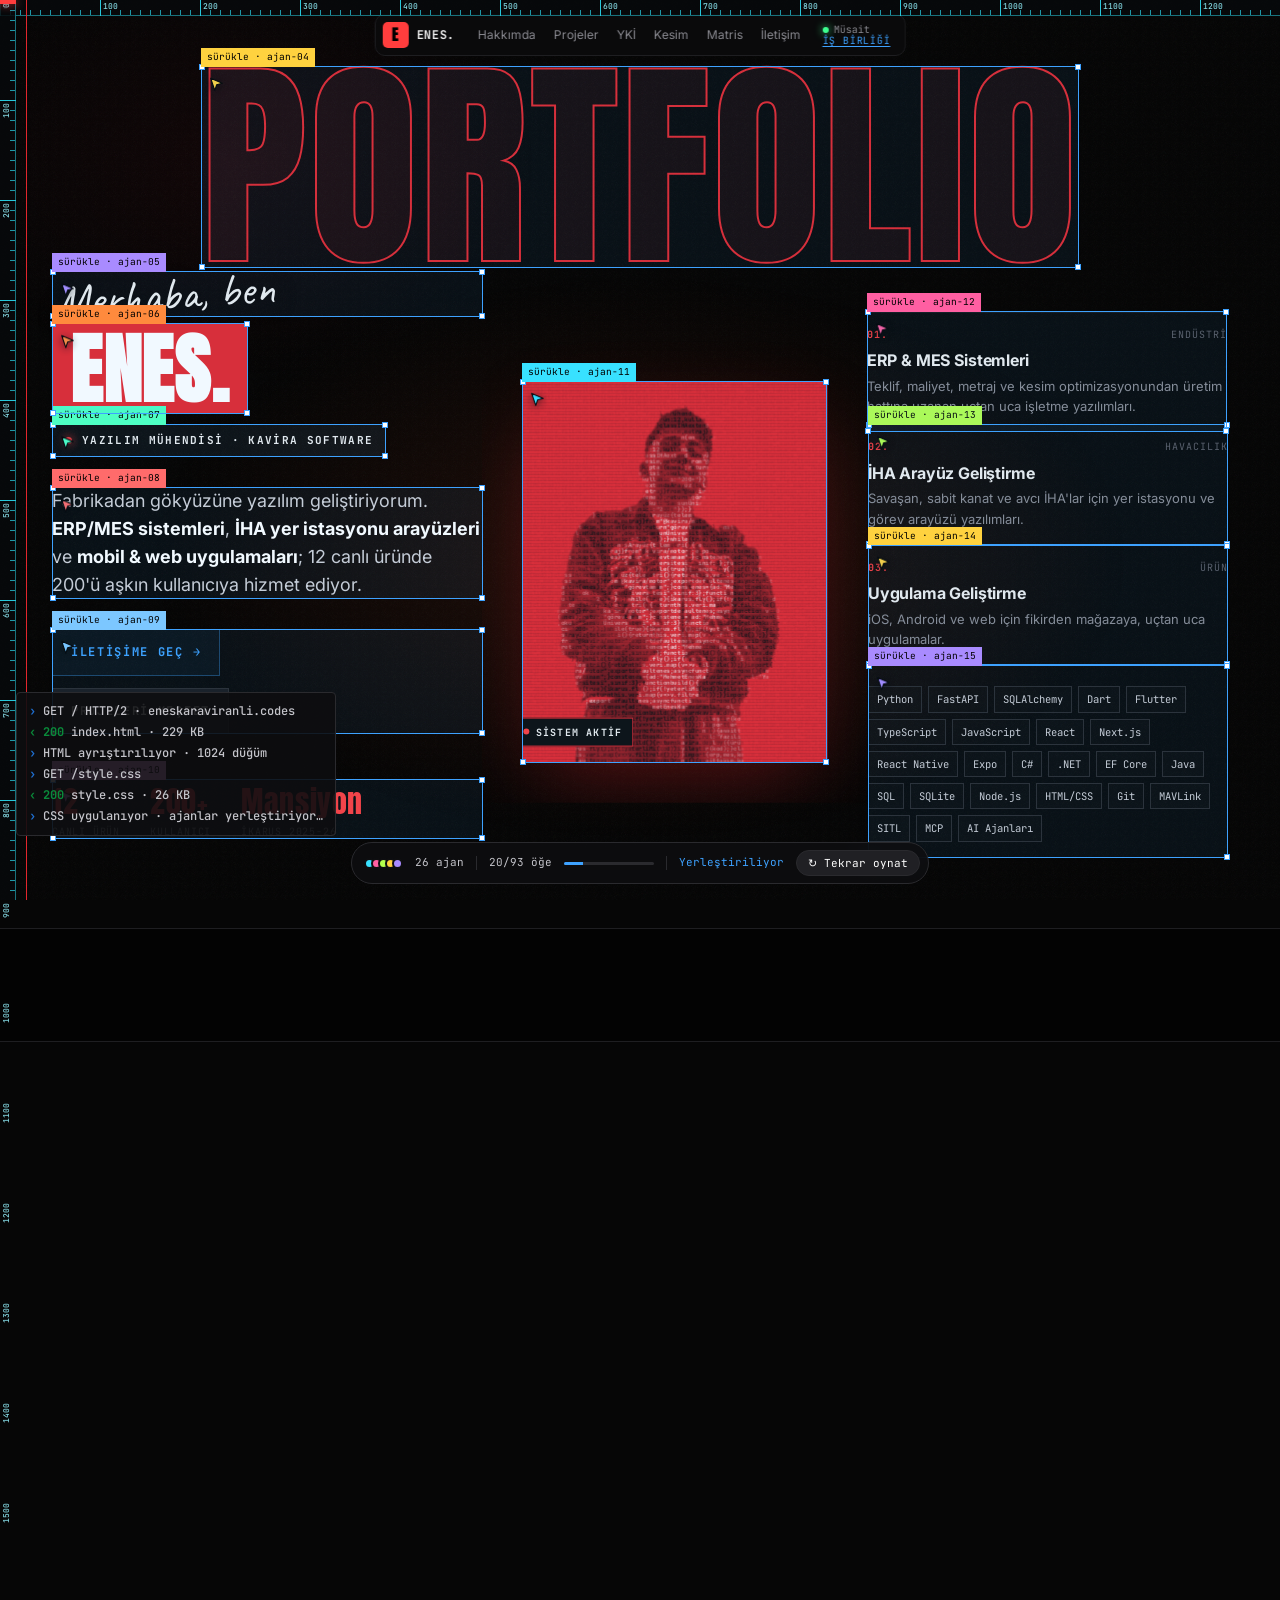
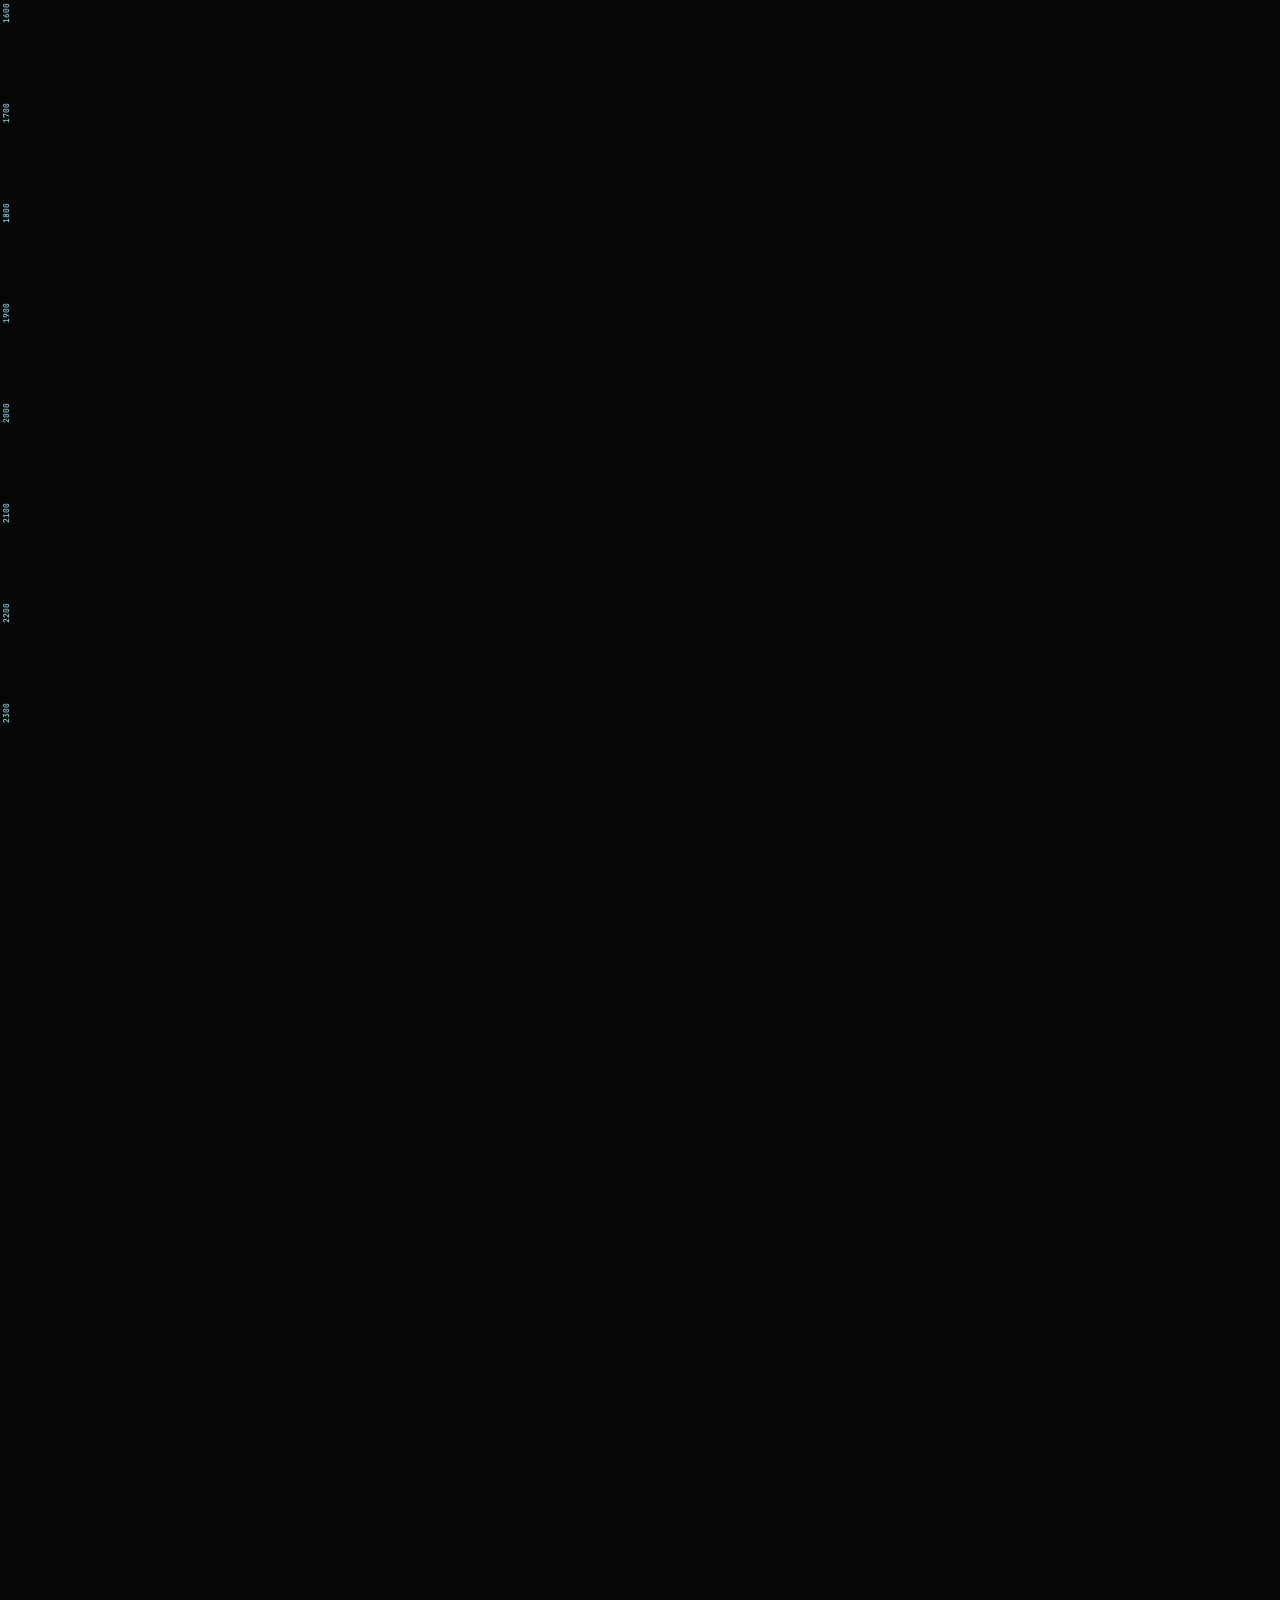
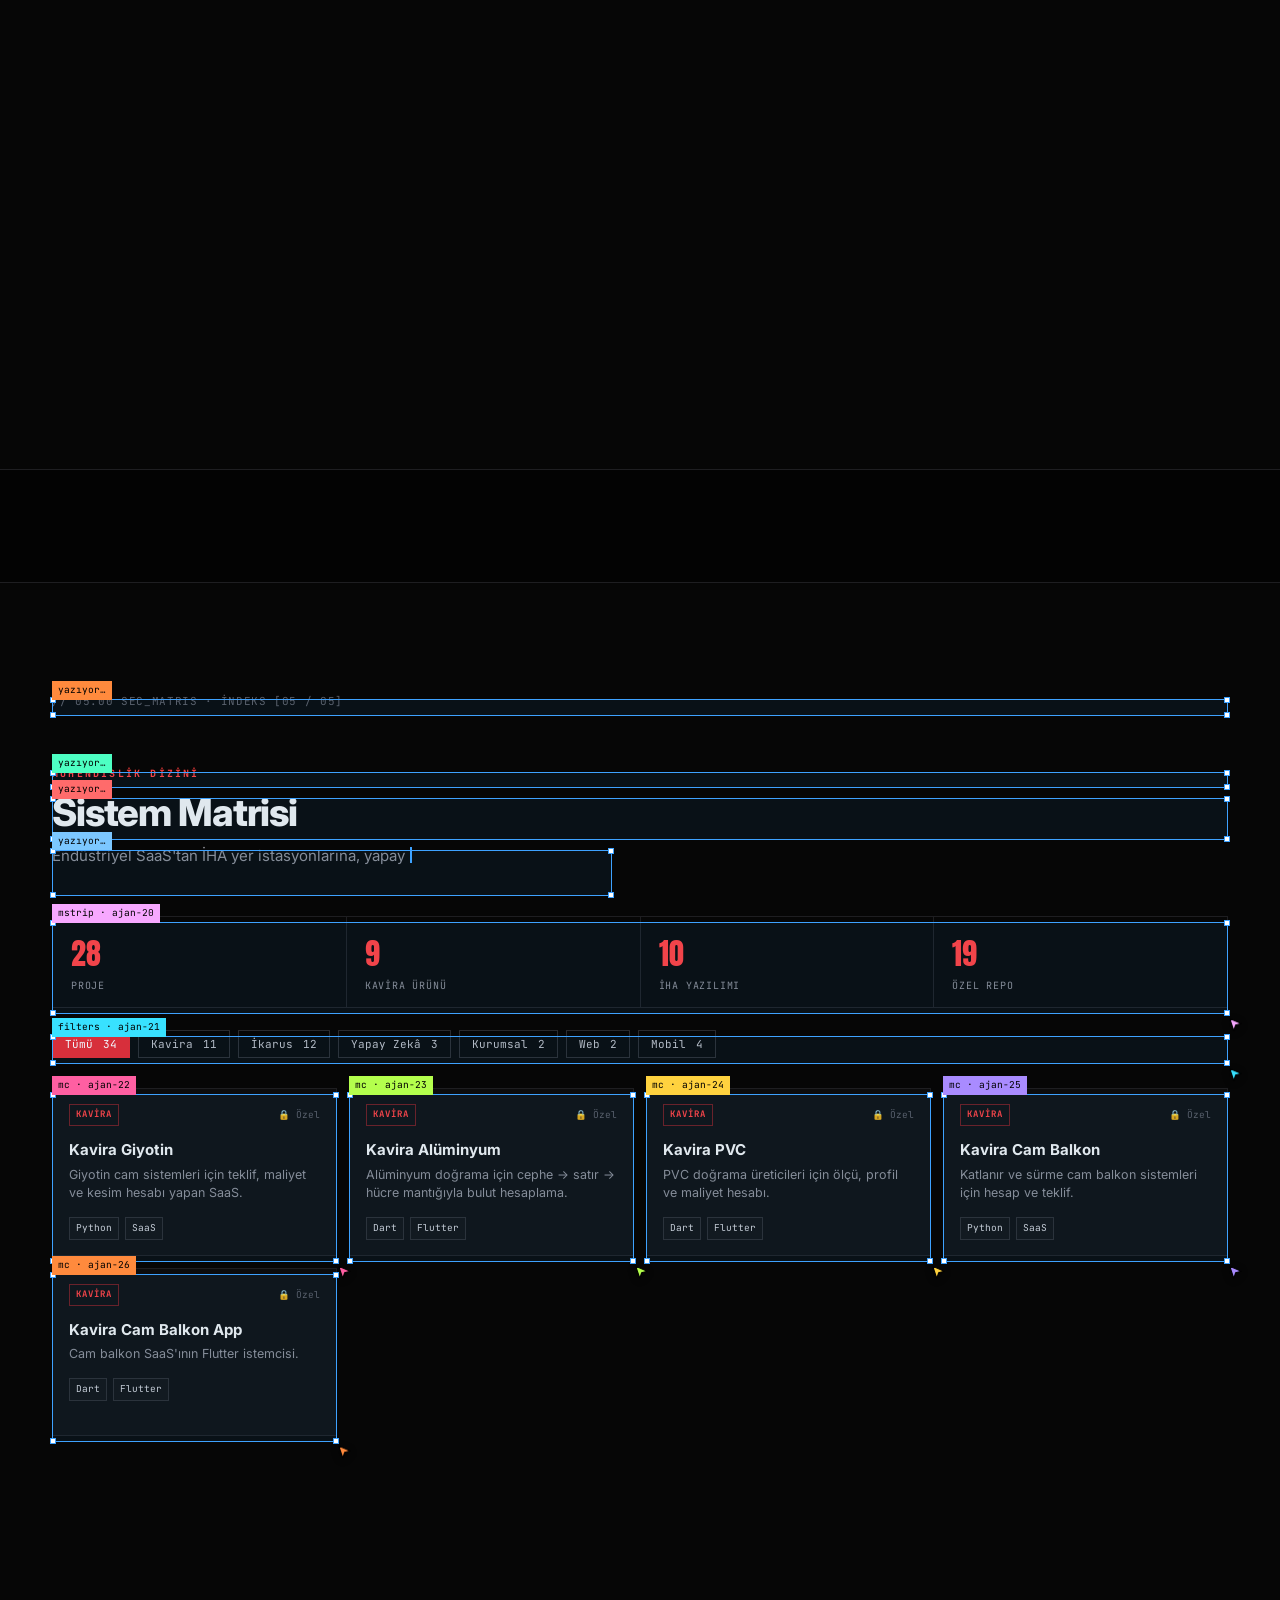
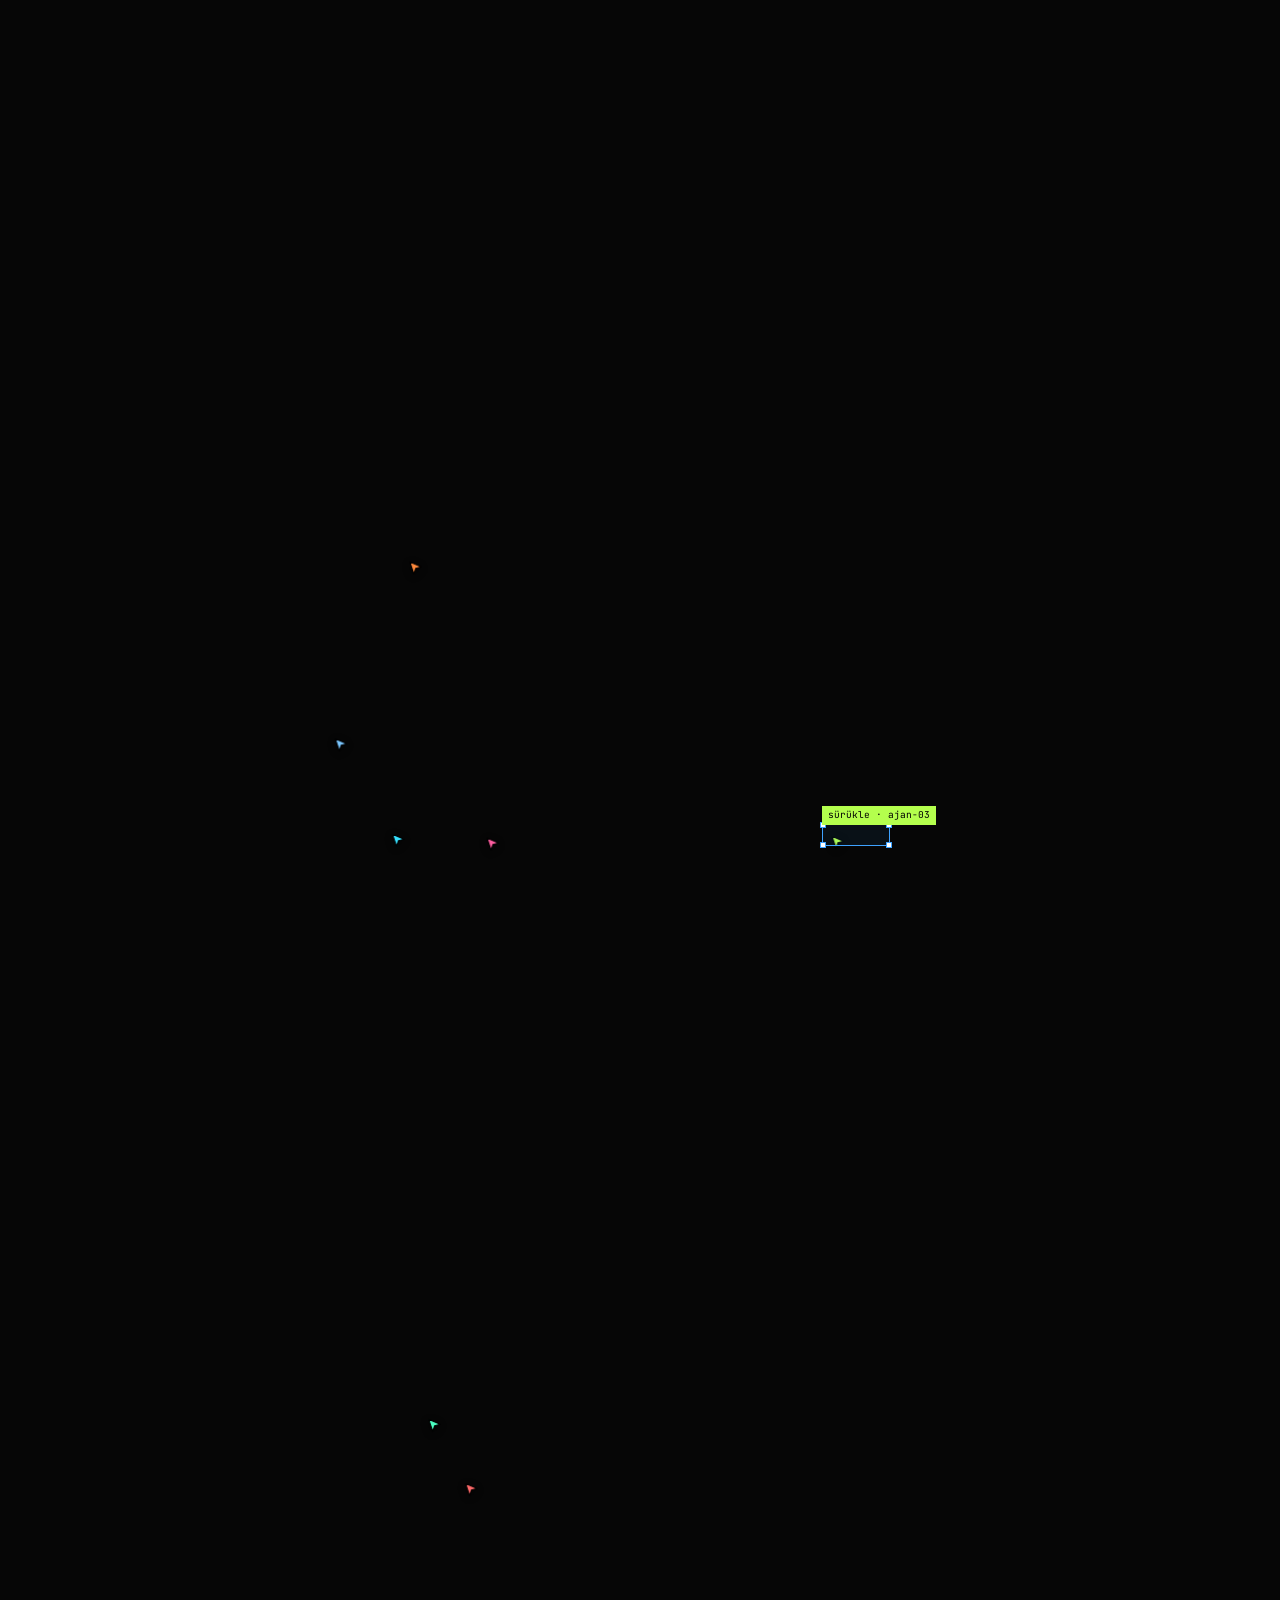
==== commit 7df2b6a7: "Büyük sürüm: sıfırdan açılış, YKİ simülatörü, kesim demosu, sinematik kaydırma - Açılış: boş sayfa →" ====
--- a/index.html
+++ b/index.html
@@ -64,7 +64,47 @@
 <link rel="preconnect" href="https://fonts.googleapis.com">
 <link rel="preconnect" href="https://fonts.gstatic.com" crossorigin>
 <link href="https://fonts.googleapis.com/css2?family=Anton&family=Caveat:wght@700&family=Inter:wght@400;500;600;700;800&family=JetBrains+Mono:wght@400;500;700&display=swap" rel="stylesheet">
-<style>
+<style id="css-boot">
+/* Açılış sırasında da çalışması gereken stiller (ana CSS kapalıyken: ajanlar, durum çubuğu, perde) */
+:root{--bg:#060606;--line:#1e1e21;--line2:#2a2a2e;--mute:#8b8b92;--dim:#5c5c63;--red:#ff3d3d;--red2:#e3262d;--blue:#3ea2ff;--green:#3dff8f;--mono:'JetBrains Mono',ui-monospace,monospace}
+body{transition:background-color 1.1s ease,color 1.1s ease}
+html.boot .ruler,html.boot #codeport{display:none}
+#curtain{position:fixed;left:0;right:0;bottom:0;top:0;background:#fff;z-index:50;pointer-events:none;display:none}
+html.boot #curtain{display:block}
+#curtain::before{content:"";position:absolute;left:0;right:0;top:-2px;height:2px;background:var(--blue);box-shadow:0 0 16px var(--blue)}
+html.boot-blank #curtain::before{display:none}
+#boot-term{position:fixed;left:16px;bottom:64px;z-index:72;font:500 12px/1.75 var(--mono);color:#333;pointer-events:none;white-space:pre;transition:opacity .8s ease .6s,color 1s,background-color 1s,border-color 1s;background:rgba(255,255,255,.94);border:1px solid #ddd;padding:8px 12px;border-radius:4px}
+#boot-term:empty{display:none}
+html:not(.boot) #boot-term{background:rgba(14,14,16,.9);border-color:#2a2a2e}
+#boot-term .ok{color:#0a8a3a;font-weight:700}#boot-term .req{color:#1f6fd1;font-weight:700}
+html:not(.boot) #boot-term{color:#c4c4ca}
+html.boot-done #boot-term{opacity:0}
+#agents{position:absolute;inset:0;pointer-events:none;z-index:60;overflow:hidden}
+.agent{position:absolute;left:0;top:0;width:18px;height:18px;will-change:transform;filter:drop-shadow(0 2px 4px rgba(0,0,0,.55))}
+.selbox{position:absolute;border:1px solid var(--blue);background:rgba(62,162,255,.07);transition:opacity .25s;pointer-events:none}
+.selbox i{position:absolute;width:6px;height:6px;background:#fff;border:1px solid var(--blue)}
+.selbox i:nth-child(1){left:-3px;top:-3px}.selbox i:nth-child(2){right:-3px;top:-3px}
+.selbox i:nth-child(3){left:-3px;bottom:-3px}.selbox i:nth-child(4){right:-3px;bottom:-3px}
+.selbox em{position:absolute;left:-1px;top:-19px;font-style:normal;font-family:var(--mono);font-size:9.5px;color:#fff;background:var(--blue);padding:2px 6px;white-space:nowrap}
+.ripple{position:absolute;width:30px;height:30px;margin:-15px 0 0 -15px;border:2px solid;border-radius:50%;pointer-events:none;animation:rip .55s ease-out forwards}
+@keyframes rip{from{transform:scale(.2);opacity:1}to{transform:scale(1.6);opacity:0}}
+.status{position:fixed;left:50%;bottom:16px;transform:translateX(-50%);z-index:70;display:flex;align-items:center;gap:12px;
+  font-family:var(--mono);font-size:11px;color:#c4c4ca;background:rgba(14,14,16,.88);backdrop-filter:blur(10px);-webkit-backdrop-filter:blur(10px);
+  border:1px solid var(--line2);border-radius:999px;padding:7px 8px 7px 12px;white-space:nowrap}
+.dots{display:flex}
+.dots span{width:11px;height:11px;border-radius:50%;border:2px solid #0e0e10;margin-left:-4px}
+.dots span:first-child{margin-left:0}
+.bar{width:90px;height:3px;background:var(--line2);border-radius:3px;overflow:hidden}
+.bar i{display:block;height:100%;width:0;background:var(--blue);transition:width .3s}
+.st-state{color:var(--blue)}
+.replay{font-family:var(--mono);font-size:11px;color:#fff;background:#202024;border:1px solid var(--line2);border-radius:999px;padding:5px 11px;cursor:pointer}
+.sep{width:1px;height:14px;background:var(--line2)}
+.caret{display:inline-block;width:2px;height:1.05em;background:var(--blue);vertical-align:-.15em;margin-left:1px;animation:blink .7s steps(1) infinite}
+@keyframes blink{50%{opacity:.2}}
+@media (max-width:700px){.status{font-size:10px;gap:8px}.status .bar,.status .sep.s2,.status .dots{display:none}#boot-term{font-size:10px;bottom:60px}}
+@media (prefers-reduced-motion:reduce){#agents{display:none}}
+</style>
+<style id="css-main">
 :root{
   --bg:#060606; --panel:#0c0c0d; --panel2:#111113; --line:#1e1e21; --line2:#2a2a2e;
   --text:#ededed; --mute:#8b8b92; --dim:#5c5c63;
@@ -298,6 +338,69 @@
 #ruler-left span{left:2px;margin-top:3px;writing-mode:vertical-rl;transform:rotate(180deg)}
 #guide{left:26px;top:0;bottom:0;width:1px;background:var(--red2)!important}
 #ruler-mark{left:0;width:16px;height:4px;background:var(--red)!important;box-shadow:0 0 10px var(--red)}
+
+
+/* ---------- KAYAN BANTLAR ---------- */
+.marquee{position:relative;z-index:1;overflow:hidden;border-top:1px solid var(--line);border-bottom:1px solid var(--line);padding:18px 0;background:rgba(0,0,0,.35)}
+.mq-track{display:flex;align-items:center;width:max-content;will-change:transform;white-space:nowrap}
+.mq-track span{font-family:var(--cond);font-size:clamp(40px,6vw,78px);line-height:1;letter-spacing:.02em;color:transparent;-webkit-text-stroke:1px rgba(255,255,255,.3);padding:0 24px}
+.mq-track span.f{color:var(--red2);-webkit-text-stroke:0}
+.mq-track i{font-style:normal;color:var(--red);font-size:26px}
+#scrollbar{position:fixed;left:0;top:0;height:2px;width:0;background:var(--red);z-index:58;box-shadow:0 0 10px var(--red);pointer-events:none}
+
+/* ---------- YKİ ---------- */
+.gcs{margin-top:36px;border:1px solid var(--line2);background:#07090b;border-radius:6px;overflow:hidden;position:relative;box-shadow:0 40px 120px -40px rgba(62,162,255,.25)}
+.gcs-top{display:flex;flex-wrap:wrap;gap:10px;align-items:center;justify-content:space-between;padding:10px 12px;border-bottom:1px solid var(--line);background:#0b0e11}
+.gcs-brand{font-family:var(--mono);font-size:11px;font-weight:700;letter-spacing:.12em;color:#cfe8ff;display:flex;align-items:center;gap:8px}
+.gcs-brand::before{content:"";width:8px;height:8px;border-radius:50%;background:var(--green);box-shadow:0 0 8px var(--green);animation:blink 1.6s infinite}
+.gcs-modes{display:flex;gap:6px;flex-wrap:wrap}
+.gcs-btn{font-family:var(--mono);font-size:11px;font-weight:700;letter-spacing:.08em;color:#cfd6dd;background:#12171c;border:1px solid #243039;padding:7px 11px;cursor:pointer;border-radius:3px;transition:background .15s,border-color .15s,color .15s}
+.gcs-btn:hover{border-color:#5b7183;color:#fff}
+.gcs-btn.on{background:var(--blue);border-color:var(--blue);color:#001426}
+.gcs-btn.lock.on{background:var(--red2);border-color:var(--red2);color:#fff}
+.gcs-body{display:grid;grid-template-columns:1.65fr 1fr;min-height:460px}
+.gcs-map{position:relative;border-right:1px solid var(--line);min-height:300px}
+.gcs-map canvas,.gcs-pfd canvas{position:absolute;inset:0;width:100%;height:100%;display:block}
+.gcs-map canvas{cursor:crosshair}
+.gcs-side{display:flex;flex-direction:column;min-width:0}
+.gcs-pfd{position:relative;aspect-ratio:4/3;border-bottom:1px solid var(--line)}
+.gcs-tele{display:grid;grid-template-columns:repeat(3,1fr);gap:1px;background:var(--line);border-bottom:1px solid var(--line)}
+.gcs-tele div{background:#0a0d10;padding:8px 10px}
+.gcs-tele small{display:block;font-family:var(--mono);font-size:9px;color:var(--dim);letter-spacing:.1em}
+.gcs-tele b{font-family:var(--mono);font-size:14px;color:#e8f3ff;font-weight:700}
+.gcs-log{flex:1;min-height:130px;font-family:var(--mono);font-size:10px;line-height:1.6;padding:8px 10px;color:#7f98ad;overflow:hidden;white-space:nowrap}
+.gcs-log .k{color:#7cc7ff}.gcs-log .w{color:#ffd23f}.gcs-log .r{color:#ff6b6b}.gcs-log .g{color:#3dff8f}.gcs-log .d{color:#4b5d6c}
+.gcs-hint{font-family:var(--mono);font-size:10.5px;color:var(--dim);padding:9px 12px;border-top:1px solid var(--line);background:#0b0e11;line-height:1.9}
+.gcs-hint kbd{font-family:var(--mono);border:1px solid #2a3540;border-bottom-width:2px;padding:0 5px;border-radius:3px;color:#cfd6dd;margin:0 1px}
+.gcs-toast{position:absolute;left:50%;top:62px;transform:translate(-50%,-10px);opacity:0;transition:.3s;font-family:var(--mono);font-weight:700;font-size:12px;letter-spacing:.1em;background:var(--red2);color:#fff;padding:10px 16px;z-index:3;pointer-events:none;box-shadow:0 10px 40px rgba(227,38,45,.5);white-space:nowrap}
+.gcs-toast.on{opacity:1;transform:translate(-50%,0)}
+.gcs-toast.ok{background:#12a454;box-shadow:0 10px 40px rgba(18,164,84,.45)}
+
+/* ---------- KESİM ---------- */
+.kesim{display:grid;grid-template-columns:320px 1fr;gap:18px;margin-top:36px;align-items:start}
+.k-form{border:1px solid var(--line);background:var(--panel);padding:20px;display:flex;flex-direction:column;gap:14px}
+.k-form label{font-family:var(--mono);font-size:10px;color:var(--mute);letter-spacing:.1em;text-transform:uppercase;display:flex;flex-direction:column;gap:6px}
+.k-form input,.k-form select{font-family:var(--mono);font-size:14px;color:#fff;background:#0a0a0b;border:1px solid var(--line2);padding:10px 12px;outline:none;border-radius:0;width:100%}
+.k-form input:focus,.k-form select:focus{border-color:var(--red)}
+.k-row{display:grid;grid-template-columns:1fr 1fr;gap:10px}
+.k-go{font-family:var(--mono);font-weight:700;font-size:12px;letter-spacing:.12em;text-transform:uppercase;background:var(--red2);color:#fff;border:0;padding:13px;cursor:pointer}
+.k-go:hover{background:var(--red)}
+.k-note{font-size:11px;color:var(--dim);line-height:1.55}
+.k-err{font-family:var(--mono);font-size:11px;color:#ff8080;min-height:14px}
+.k-out{border:1px solid var(--line);background:var(--panel);padding:20px;min-width:0}
+.k-stats{display:grid;grid-template-columns:repeat(4,1fr);gap:1px;background:var(--line);border:1px solid var(--line);margin-bottom:18px}
+.k-stats div{background:var(--bg);padding:12px 14px}
+.k-stats b{font-family:var(--cond);font-size:28px;color:var(--red);font-weight:400}
+.k-stats small{display:block;font-family:var(--mono);font-size:9.5px;color:var(--mute);letter-spacing:.08em;text-transform:uppercase}
+.k-bars{display:flex;flex-direction:column;gap:12px}
+.kbar-h{display:flex;justify-content:space-between;font-family:var(--mono);font-size:10px;color:var(--mute);margin-bottom:5px}
+.kbar-t{position:relative;height:34px;background:repeating-linear-gradient(135deg,rgba(255,61,61,.2) 0 6px,rgba(255,61,61,.05) 6px 12px);border:1px solid var(--line2)}
+.kp{position:absolute;top:0;bottom:0;display:flex;align-items:center;justify-content:center;font-family:var(--mono);font-size:10px;font-weight:700;color:#0a0a0a;overflow:hidden;white-space:nowrap;box-shadow:inset -2px 0 0 #060606;transition:opacity .3s,transform .4s cubic-bezier(.3,1.6,.5,1)}
+.kp.pend{opacity:0;transform:scaleY(.15)}
+.k-legend{display:flex;flex-wrap:wrap;gap:8px 16px;margin-top:16px;font-family:var(--mono);font-size:11px;color:#c4c4ca}
+.k-legend i{display:inline-block;width:10px;height:10px;margin-right:6px;vertical-align:-1px}
+@media (max-width:1020px){.gcs-body{grid-template-columns:1fr}.gcs-pfd{aspect-ratio:auto;height:300px}.gcs-map{min-height:340px;border-right:0;border-bottom:1px solid var(--line)}.kesim{grid-template-columns:1fr}.k-stats{grid-template-columns:1fr 1fr}}
+@media (max-width:700px){.gcs-tele{grid-template-columns:1fr 1fr}.gcs-pfd{height:240px}.gcs-map{min-height:260px}}
 
 /* ---------- RESPONSIVE ---------- */
 @media (max-width:1020px){
@@ -332,12 +435,18 @@
   #agents{display:none}
 }
 </style>
+<script>
+  // Açılış: ana CSS'i kapat, sayfa çıplak HTML olarak başlasın (ajanlar CSS'i sonra "uygular")
+  window.__BOOT = document.documentElement.classList.contains('js') && !matchMedia('(prefers-reduced-motion: reduce)').matches;
+  if (window.__BOOT) { document.getElementById('css-main').media = 'not all'; document.documentElement.classList.add('boot', 'boot-blank'); }
+</script>
 </head>
 <body>
 
-<div id="canvas" aria-hidden="true"></div>
+<div id="curtain" aria-hidden="true"></div>
+<div id="boot-term" aria-hidden="true"></div>
 <div id="agents" aria-hidden="true"></div>
-<div id="loader" aria-hidden="true"><div class="lbox"><i></i></div><span id="ld-text">sayfa derleniyor · 0%</span></div>
+<div id="scrollbar" aria-hidden="true"></div>
 <div class="ruler" id="ruler-top" aria-hidden="true"></div>
 <div class="ruler" id="ruler-left" aria-hidden="true"></div>
 <div class="ruler" id="guide" aria-hidden="true"></div>
@@ -347,7 +456,7 @@
 <nav>
   <a href="#top" class="logo" data-b><i>E</i>ENES.</a>
   <div class="links" data-b>
-    <a href="#hakkimda">Hakkımda</a><a href="#projeler">Projeler</a><a href="#matris">Matris</a><a href="#iletisim">İletişim</a>
+    <a href="#hakkimda">Hakkımda</a><a href="#projeler">Projeler</a><a href="#yki">YKİ</a><a href="#kesim">Kesim</a><a href="#matris">Matris</a><a href="#iletisim">İletişim</a>
   </div>
   <div class="avail" data-b><span>Müsait</span><a href="#iletisim">İŞ BİRLİĞİ</a></div>
 </nav>
@@ -410,10 +519,12 @@
   </div>
 </header>
 
+<div class="marquee" data-sec data-dir="1" aria-hidden="true"><div class="mq-in" data-b><div class="mq-track"><span>ERP</span><i>✦</i><span class="f">MES</span><i>✦</i><span>MAVLINK</span><i>✦</i><span>FLUTTER</span><i>✦</i><span class="f">FASTAPI</span><i>✦</i><span>REACT</span><i>✦</i><span>İHA</span><i>✦</i><span class="f">YKİ</span><i>✦</i><span>SAAS</span><i>✦</i><span>AI AJANLARI</span><i>✦</i></div></div></div>
+
 <!-- ABOUT -->
 <section id="hakkimda" data-sec>
   <div class="wrap">
-    <div class="secidx" data-b>// 01.00 SEC_HAKKIMDA · İNDEKS [01 / 04]</div>
+    <div class="secidx" data-b>// 01.00 SEC_HAKKIMDA · İNDEKS [01 / 05]</div>
     <div class="eyebrow" data-b>Mühendislik profili</div>
     <h2 data-b>Geçmiş &amp; Felsefe</h2>
     <div class="about">
@@ -436,7 +547,7 @@
 <!-- FLAGSHIP -->
 <section id="projeler" data-sec>
   <div class="wrap">
-    <div class="secidx" data-b>// 02.00 SEC_PROJELER · İNDEKS [02 / 04]</div>
+    <div class="secidx" data-b>// 02.00 SEC_PROJELER · İNDEKS [02 / 05]</div>
     <div class="eyebrow" data-b>Mimari vitrin</div>
     <h2 data-b>Öne Çıkan Projeler</h2>
     <p class="sub" data-b>Fabrika sahasından İHA yer istasyonuna, gerçek kullanıcıya ve gerçek uçuşa hizmet eden sistemler.</p>
@@ -487,10 +598,80 @@
   </div>
 </section>
 
+<!-- YKİ SİMÜLATÖRÜ -->
+<section id="yki" data-sec>
+  <div class="wrap">
+    <div class="secidx" data-b>// 03.00 SEC_YKI · İNDEKS [03 / 05]</div>
+    <div class="eyebrow" data-b>Canlı simülasyon · İkarus</div>
+    <h2 data-b>Yer Kontrol İstasyonu</h2>
+    <p class="sub" data-b>İkarus'ta yazdığım YKİ'lerin tarayıcıda çalışan küçük bir kopyası. Ajanlar rotaya nokta ekliyor; sen de haritaya tıklayabilir, KİLİTLEN ile bir hedefe kilitlenmeyi deneyebilirsin.</p>
+    <div class="gcs" id="gcs" data-b>
+      <div class="gcs-top">
+        <div class="gcs-brand">İKARUS YKİ · MAVLINK v2 · LINK AKTİF</div>
+        <div class="gcs-modes">
+          <button class="gcs-btn on" data-mode="OTONOM">OTONOM</button>
+          <button class="gcs-btn" data-mode="MANUEL">MANUEL</button>
+          <button class="gcs-btn lock" data-mode="KİLİT">KİLİTLEN</button>
+          <button class="gcs-btn" data-mode="RTL">EVE DÖN</button>
+        </div>
+      </div>
+      <div class="gcs-body">
+        <div class="gcs-map"><canvas id="gcs-map" aria-label="İHA görev haritası"></canvas></div>
+        <div class="gcs-side">
+          <div class="gcs-pfd"><canvas id="gcs-pfd" aria-label="Birincil uçuş göstergesi"></canvas></div>
+          <div class="gcs-tele">
+            <div><small>MOD</small><b data-t="mod">OTONOM</b></div>
+            <div><small>HIZ</small><b data-t="hiz">79 km/s</b></div>
+            <div><small>İRTİFA</small><b data-t="alt">120 m</b></div>
+            <div><small>BATARYA</small><b data-t="bat">100%</b></div>
+            <div><small>GPS</small><b data-t="gps">3D · 14</b></div>
+            <div><small>ROTA</small><b data-t="wp">1/4</b></div>
+          </div>
+          <div class="gcs-log" id="gcs-log"></div>
+        </div>
+      </div>
+      <div class="gcs-hint">Haritaya tıkla: rota noktası ekle · <kbd>MANUEL</kbd> modda <kbd>←</kbd><kbd>→</kbd> / <kbd>A</kbd><kbd>D</kbd> dön, <kbd>↑</kbd><kbd>↓</kbd> irtifa · <kbd>KİLİTLEN</kbd>: hedefi 5 sn kamera konisinde tut</div>
+      <div class="gcs-toast" id="gcs-toast"></div>
+    </div>
+  </div>
+</section>
+
+<!-- KESİM DEMOSU -->
+<section id="kesim" data-sec>
+  <div class="wrap">
+    <div class="secidx" data-b>// 04.00 SEC_KESIM · İNDEKS [04 / 05]</div>
+    <div class="eyebrow" data-b>Canlı hesap motoru · Kavira</div>
+    <h2 data-b>Kesim Optimizasyonu</h2>
+    <p class="sub" data-b>Kavira'nın hesap motorunun sadeleştirilmiş bir demosu. Ölçüyü gir; ajanlar her parçayı 6 metrelik profil boylarına en az fireyle yerleştirsin.</p>
+    <div class="kesim">
+      <form class="k-form" id="k-form" data-b>
+        <label>Sistem<select id="k-sis"><option value="surme">Sürme pencere (2 kanat)</option><option value="giyotin">Giyotin cam (3 kanat)</option><option value="sabit">Sabit pencere</option></select></label>
+        <div class="k-row"><label>Genişlik (mm)<input id="k-w" type="number" value="1800" min="400" max="6000" step="10"></label><label>Yükseklik (mm)<input id="k-h" type="number" value="1400" min="400" max="3500" step="10"></label></div>
+        <label>Adet<input id="k-n" type="number" value="2" min="1" max="20"></label>
+        <button class="k-go" type="submit">Kesim planını çıkar →</button>
+        <div class="k-err" id="k-err" role="alert"></div>
+        <div class="k-note">Profil boyu 6000 mm, testere payı 4 mm. Parça formülleri gösterim amaçlı sadeleştirilmiştir; gerçek Kavira motoru sistem kataloğuna göre hesaplar.</div>
+      </form>
+      <div class="k-out" data-b>
+        <div class="k-stats">
+          <div><b data-k="boy">0</b><small>Profil boyu</small></div>
+          <div><b data-k="parca">0</b><small>Parça</small></div>
+          <div><b data-k="fire">%0</b><small>Fire</small></div>
+          <div><b data-k="metre">0</b><small>Net metre</small></div>
+        </div>
+        <div class="k-bars" id="k-bars"></div>
+        <div class="k-legend" id="k-legend"></div>
+      </div>
+    </div>
+  </div>
+</section>
+
+<div class="marquee" data-sec data-dir="-1" aria-hidden="true"><div class="mq-in" data-b><div class="mq-track"><span>KESİM PLANI</span><i>✦</i><span class="f">METRAJ</span><i>✦</i><span>FİRE %</span><i>✦</i><span>TELEMETRİ</span><i>✦</i><span class="f">KİLİTLENME</span><i>✦</i><span>OTONOM</span><i>✦</i><span>TEKLİF</span><i>✦</i><span class="f">ROTA</span><i>✦</i></div></div></div>
+
 <!-- MATRIX -->
 <section id="matris" data-sec>
   <div class="wrap">
-    <div class="secidx" data-b>// 03.00 SEC_MATRIS · İNDEKS [03 / 04]</div>
+    <div class="secidx" data-b>// 05.00 SEC_MATRIS · İNDEKS [05 / 05]</div>
     <div class="eyebrow" data-b>Mühendislik dizini</div>
     <h2 data-b>Sistem Matrisi</h2>
     <p class="sub" data-b>Endüstriyel SaaS'tan İHA yer istasyonlarına, yapay zekâdan mobile: GitHub'daki 34 projemin tamamı. Özel repolar 🔒 ile işaretli.</p>
@@ -554,9 +735,9 @@
       <button class="copy" id="copy"><svg width="12" height="12" viewBox="0 0 24 24" fill="none" stroke="currentColor" stroke-width="2.4"><rect x="9" y="9" width="12" height="12" rx="2"/><path d="M5 15V5a2 2 0 0 1 2-2h10"/></svg><span>E-postayı kopyala</span></button>
     </div>
     <div class="socials" data-b>
-      <a href="https://github.com/Karaviranli" target="_blank" rel="noopener"><svg viewBox="0 0 24 24" fill="currentColor"><path d="M12 .5a12 12 0 0 0-3.8 23.4c.6.1.8-.3.8-.6v-2c-3.3.7-4-1.6-4-1.6-.6-1.4-1.4-1.8-1.4-1.8-1-.7.1-.7.1-.7 1.2.1 1.8 1.2 1.8 1.2 1 1.8 2.8 1.3 3.5 1 .1-.8.4-1.3.7-1.6-2.7-.3-5.5-1.3-5.5-6 0-1.2.5-2.3 1.3-3.1-.2-.4-.6-1.6.1-3.2 0 0 1-.3 3.3 1.2a11.5 11.5 0 0 1 6 0C17.3 4.7 18.3 5 18.3 5c.7 1.6.2 2.8.1 3.2.8.8 1.3 1.9 1.3 3.1 0 4.6-2.8 5.6-5.5 5.9.4.4.8 1.1.8 2.2v3.3c0 .3.2.7.8.6A12 12 0 0 0 12 .5z"/></svg>github.com/Karaviranli</a>
-      <a href="https://www.linkedin.com/in/enes-karaviranl%C4%B1/" target="_blank" rel="noopener"><svg viewBox="0 0 24 24" fill="currentColor"><path d="M20.4 20.5h-3.6v-5.6c0-1.3 0-3-1.8-3s-2.1 1.4-2.1 2.9v5.7H9.3V9h3.4v1.6c.5-.9 1.6-1.8 3.4-1.8 3.6 0 4.3 2.4 4.3 5.5v6.2zM5.3 7.4a2.1 2.1 0 1 1 0-4.2 2.1 2.1 0 0 1 0 4.2zM7.1 20.5H3.5V9h3.6v11.5zM22.2 0H1.8C.8 0 0 .8 0 1.7v20.6c0 .9.8 1.7 1.8 1.7h20.4c1 0 1.8-.8 1.8-1.7V1.7C24 .8 23.2 0 22.2 0z"/></svg>in/enes-karaviranlı</a>
-      <a href="mailto:m.eneskaraviranli@gmail.com"><svg viewBox="0 0 24 24" fill="none" stroke="currentColor" stroke-width="2"><rect x="2" y="4" width="20" height="16" rx="2"/><path d="m22 6-10 7L2 6"/></svg>E-posta gönder</a>
+      <a href="https://github.com/Karaviranli" target="_blank" rel="noopener"><svg width="15" height="15" viewBox="0 0 24 24" fill="currentColor"><path d="M12 .5a12 12 0 0 0-3.8 23.4c.6.1.8-.3.8-.6v-2c-3.3.7-4-1.6-4-1.6-.6-1.4-1.4-1.8-1.4-1.8-1-.7.1-.7.1-.7 1.2.1 1.8 1.2 1.8 1.2 1 1.8 2.8 1.3 3.5 1 .1-.8.4-1.3.7-1.6-2.7-.3-5.5-1.3-5.5-6 0-1.2.5-2.3 1.3-3.1-.2-.4-.6-1.6.1-3.2 0 0 1-.3 3.3 1.2a11.5 11.5 0 0 1 6 0C17.3 4.7 18.3 5 18.3 5c.7 1.6.2 2.8.1 3.2.8.8 1.3 1.9 1.3 3.1 0 4.6-2.8 5.6-5.5 5.9.4.4.8 1.1.8 2.2v3.3c0 .3.2.7.8.6A12 12 0 0 0 12 .5z"/></svg>github.com/Karaviranli</a>
+      <a href="https://www.linkedin.com/in/enes-karaviranl%C4%B1/" target="_blank" rel="noopener"><svg width="15" height="15" viewBox="0 0 24 24" fill="currentColor"><path d="M20.4 20.5h-3.6v-5.6c0-1.3 0-3-1.8-3s-2.1 1.4-2.1 2.9v5.7H9.3V9h3.4v1.6c.5-.9 1.6-1.8 3.4-1.8 3.6 0 4.3 2.4 4.3 5.5v6.2zM5.3 7.4a2.1 2.1 0 1 1 0-4.2 2.1 2.1 0 0 1 0 4.2zM7.1 20.5H3.5V9h3.6v11.5zM22.2 0H1.8C.8 0 0 .8 0 1.7v20.6c0 .9.8 1.7 1.8 1.7h20.4c1 0 1.8-.8 1.8-1.7V1.7C24 .8 23.2 0 22.2 0z"/></svg>in/enes-karaviranlı</a>
+      <a href="mailto:m.eneskaraviranli@gmail.com"><svg width="15" height="15" viewBox="0 0 24 24" fill="none" stroke="currentColor" stroke-width="2"><rect x="2" y="4" width="20" height="16" rx="2"/><path d="m22 6-10 7L2 6"/></svg>E-posta gönder</a>
     </div>
     <footer data-b>© 2026 Mehmet Enes Karaviranlı · Tüm sistemler çalışıyor<br>Samsun Üniversitesi · Yazılım Mühendisliği</footer>
   </div>
@@ -647,15 +828,23 @@
   setTimeout(()=>span.textContent='E-postayı kopyala', 1800);
 });
 
-/* ---------- Ajan imleçleri: sayfayı canlı inşa eder ---------- */
+/* ---------- Ajan imleçleri: sayfayı sıfırdan canlı inşa eder ----------
+   Açılış: boş beyaz sayfa → çıplak HTML (tarayıcı varsayılanı) → style.css gelir,
+   her öğe çıplak HTML'deki yerinde kalır ve ajanlar onları sürükleyerek gerçek yerine taşır.
+   Aşağıdaki bölümler ekrana girdikçe tel kafes + daktilo ile inşa edilir. */
 (() => {
   const $ = id => document.getElementById(id);
+  const root = document.documentElement;
   const reduce = window.__STATIC || matchMedia('(prefers-reduced-motion: reduce)').matches;
   const items = [...document.querySelectorAll('[data-b]')];
-  const status = $('status'), loader = $('loader'), canvas = $('canvas'), nav = document.querySelector('nav');
-  if (reduce) {
+  const status = $('status'), nav = document.querySelector('nav');
+  const cssMain = $('css-main'), curtain = $('curtain'), term = $('boot-term');
+  // Diğer bölümler (YKİ, kesim) boştaki ajanlara iş verebilir; animasyonsuz modda iş anında yapılır
+  window.agentJob = (getPoint, onArrive) => { try { onArrive(); } catch (e) {} };
+  if (reduce || !window.__BOOT) {
     items.forEach(i => i.classList.add('built')); nav.classList.add('on');
-    status.style.display = 'none'; loader.remove(); canvas.remove(); return;
+    if (reduce) status.style.display = 'none';
+    if (reduce) return;
   }
   if ('scrollRestoration' in history) history.scrollRestoration = 'manual';
   scrollTo(0, 0);
@@ -675,9 +864,9 @@
     rMark.style.top = (max > 0 ? (y / max) * (innerHeight - 4) : 0) + 'px';
   }
   addEventListener('scroll', () => {
-    document.documentElement.classList.add('scrolling');
+    root.classList.add('scrolling');
     clearTimeout(scrollTimer);
-    scrollTimer = setTimeout(() => document.documentElement.classList.remove('scrolling'), 650);
+    scrollTimer = setTimeout(() => root.classList.remove('scrolling'), 650);
     updateRuler();
   }, { passive: true });
   updateRuler();
@@ -696,13 +885,13 @@
   // daktilo efekti için orijinal metinleri sakla
   const texts = new Map();
   items.forEach(el => {
-    if (!el.matches(TYPED)) return;
+    if (!el.matches(TYPED) || heroItems.includes(el)) return;
     const nodes = [], w = document.createTreeWalker(el, NodeFilter.SHOW_TEXT); let n;
     while ((n = w.nextNode())) if (n.nodeValue.trim()) nodes.push([n, n.nodeValue]);
     if (nodes.length) texts.set(el, nodes);
   });
 
-  const TAG = el => el.tagName === 'DIV' || el.tagName === 'ARTICLE'
+  const TAG = el => el.tagName === 'DIV' || el.tagName === 'ARTICLE' || el.tagName === 'FORM'
     ? (el.className.split(' ')[0] || el.tagName.toLowerCase()) : el.tagName.toLowerCase();
 
   const agents = [];
@@ -712,15 +901,21 @@
     const c = COLORS[i % COLORS.length];
     el.innerHTML = `<svg viewBox="0 0 18 18" width="15" height="15"><path d="M2 1.5 L16 7.5 L9.2 9.2 L7 16 Z" fill="${c}" stroke="#000" stroke-width="1.3" stroke-linejoin="round"/></svg>`;
     layer.append(el);
-    const a = Math.random() * 6.28;
-    agents.push({ el, i, color: c, x: innerWidth / 2 + Math.cos(a) * 300, y: innerHeight / 2 + Math.sin(a) * 300,
-      tx: 0, ty: 0, task: null, next: 0, op: 0, seed: Math.random() * 100 });
-  }
-
-  let queue = [], queued = new Set(), built = 0, t0 = 0, doneAt = null;
-  let stage = 'loading', stageT = performance.now(), canvasOn = false;
+    // ekranın kenarlarından içeri süzülerek gelsinler
+    const side = i % 4;
+    const x0 = side === 0 ? -30 : side === 1 ? innerWidth + 30 : Math.random() * innerWidth;
+    const y0 = side === 2 ? -30 : side === 3 ? innerHeight + 30 : Math.random() * innerHeight;
+    agents.push({ el, i, color: c, x: x0, y: y0, tx: x0, ty: y0, task: null, next: 0, op: 0, seed: Math.random() * 100 });
+  }
+
+  let queue = [], queued = new Set(), dragQ = [], jobs = [], built = 0, t0 = 0, doneAt = null;
+  let stage = 'blank', stageT = performance.now(), termStep = 0;
   const total = items.length;
-  const crosses = new Map();
+
+  window.agentJob = (getPoint, onArrive) => {
+    if (stage !== 'build' || jobs.length > 60) { try { onArrive(); } catch (e) {} return; }
+    jobs.push({ getPoint, onArrive });
+  };
 
   function enqueue(list) {
     list.forEach(el => { if (!queued.has(el) && !el.classList.contains('built')) { queued.add(el); queue.push(el); } });
@@ -735,32 +930,19 @@
     return { x: r.left + scrollX, y: r.top + scrollY, w: r.width, h: r.height };
   }
 
-  function beginBuild(now) {
-    stage = 'build'; t0 = now; doneAt = null;
-    loader.classList.add('off');
-    canvas.classList.add('on'); canvasOn = true;
-    nav.classList.add('on');
-    // hedeflere "+" nişangâhları yerleştir
-    heroItems.forEach((el, k) => setTimeout(() => {
-      if (el.classList.contains('built') || el.classList.contains('wire')) return;
-      const r = docRect(el), c = document.createElement('div');
-      c.className = 'cross'; c.style.left = r.x + 'px'; c.style.top = r.y + 'px';
-      layer.append(c); crosses.set(el, c);
-    }, k * 35));
-    setTimeout(() => {
-      enqueue([...document.querySelectorAll('nav [data-b]')]);
-      sections.forEach(s => io.observe(s));
-    }, 380);
-  }
-
-  function makeBox(a, el, r) {
+  function makeBox(a, el, r, label) {
     const b = document.createElement('div');
     b.className = 'selbox';
     b.style.left = r.x + 'px'; b.style.top = r.y + 'px'; b.style.width = '0px'; b.style.height = '0px';
-    b.innerHTML = `<i></i><i></i><i></i><i></i><em style="background:${a.color};color:#000">${TAG(el)} · ajan-${String(a.i + 1).padStart(2, '0')}</em>`;
+    b.innerHTML = `<i></i><i></i><i></i><i></i><em style="background:${a.color};color:#000">${label || TAG(el)} · ajan-${String(a.i + 1).padStart(2, '0')}</em>`;
     layer.append(b);
-    const c = crosses.get(el); if (c) { c.remove(); crosses.delete(el); }
     return b;
+  }
+
+  function ripple(x, y, color) {
+    const r = document.createElement('div');
+    r.className = 'ripple'; r.style.left = x + 'px'; r.style.top = y + 'px'; r.style.borderColor = color;
+    layer.append(r); setTimeout(() => r.remove(), 600);
   }
 
   function writeText(nodes, count, caret) {
@@ -773,6 +955,40 @@
     if (cur && caret) cur.parentNode.insertBefore(caret, cur.nextSibling);
   }
 
+  /* ---- açılış terminali ---- */
+  function termLine(html) {
+    const d = document.createElement('div'); d.innerHTML = html; term.append(d);
+  }
+  const TERM = [
+    [80,   () => termLine('<span class="req">›</span> GET / HTTP/2 · eneskaraviranli.codes')],
+    [520,  () => termLine(`<span class="ok">‹ 200</span> index.html · ${Math.round(document.documentElement.outerHTML.length / 1024)} KB`)],
+    [1000, () => termLine(`<span class="req">›</span> HTML ayrıştırılıyor · ${document.getElementsByTagName('*').length} düğüm`)],
+    [2350, () => termLine('<span class="req">›</span> GET /style.css')],
+    [2750, () => termLine(`<span class="ok">‹ 200</span> style.css · ${Math.round(cssMain.textContent.length / 1024)} KB`)],
+    [2950, () => termLine('<span class="req">›</span> CSS uygulanıyor · ajanlar yerleştiriyor…')],
+  ];
+
+  /* ---- CSS'i aç: FLIP — öğeler çıplak HTML'deki yerinde kalsın, ajanlar taşısın ---- */
+  function applyCss(now) {
+    const first = heroItems.map(el => el.getBoundingClientRect());
+    cssMain.media = 'all';
+    root.classList.remove('boot', 'boot-blank');
+    nav.classList.add('on');
+    heroItems.forEach(el => { el.style.transition = 'none'; el.classList.add('built'); });
+    void document.body.offsetHeight; // yeni yerleşimi hesaplat
+    heroItems.forEach((el, k) => {
+      const base = el.classList.contains('giant') ? ' translateX(-50%)' : '';
+      el.style.transform = base; // ölçüm için sade hal
+      const last = el.getBoundingClientRect();
+      const fy = Math.max(-60, Math.min(innerHeight + 40, first[k].top));
+      el.__drag = { dx: first[k].left - last.left, dy: fy - last.top, base };
+      el.style.transform = `translate(${el.__drag.dx}px,${el.__drag.dy}px)${base}`;
+    });
+    dragQ = heroItems.slice();
+    stage = 'build'; stageT = now; t0 = now; doneAt = null;
+    sections.forEach(s => io.observe(s));
+  }
+
   function ctaTarget() {
     const cta = $('cta'), r = cta.getBoundingClientRect();
     if (r.bottom < 0 || r.top > innerHeight) return null;
@@ -784,45 +1000,116 @@
     $('st-count').textContent = `${built}/${total} öğe`;
     $('st-bar').style.width = (built / total * 100) + '%';
     let s;
-    if (stage === 'loading') s = 'Başlatılıyor';
+    if (stage === 'blank') s = 'Boş sayfa';
+    else if (stage === 'html') s = 'HTML yükleniyor';
+    else if (stage === 'raw') s = 'CSS bekleniyor';
+    else if (dragQ.length || agents.some(a => a.task && a.task.drag)) s = 'Yerleştiriliyor';
     else if (built >= total) { if (!doneAt) doneAt = now; s = `Tamamlandı · ${((doneAt - t0) / 1000).toFixed(1)}sn`; }
-    else if (agents.some(a => a.task) || queue.length) s = canvasOn ? 'Tel kafes çiziliyor' : 'İnşa ediliyor';
+    else if (agents.some(a => a.task) || queue.length) s = 'İnşa ediliyor';
     else s = 'Kaydırmayı bekliyor';
     $('st-state').textContent = s;
   }
 
+  const ease = p => p < .5 ? 4 * p * p * p : 1 - Math.pow(-2 * p + 2, 3) / 2;
   let lastStatus = 0;
+
+  function bootTick(now) {
+    const t = now - stageT;
+    while (termStep < TERM.length && t >= TERM[termStep][0]) TERM[termStep++][1]();
+    if (stage === 'blank' && t >= 900) { stage = 'html'; root.classList.remove('boot-blank'); }
+    if (stage === 'html') {
+      // beyaz perde yukarıdan aşağı çekilir: çıplak HTML satır satır "yüklenir"
+      const p = Math.min(1, (t - 900) / 1300);
+      curtain.style.top = (ease(p) * (innerHeight + 4)) + 'px';
+      if (p >= 1) stage = 'raw';
+    }
+    if (stage === 'raw' && t >= 2950) applyCss(now);
+    const scanY = stage === 'html' ? parseFloat(curtain.style.top) || 0 : null;
+    for (const a of agents) {
+      if (scanY !== null) {
+        // perdeyle birlikte aşağı inen tarayıcı sırası
+        a.tx = (a.i + .5) / N * innerWidth + Math.sin(now * .003 + a.seed) * 12;
+        a.ty = scanY + scrollY - 6 + Math.cos(now * .004 + a.seed) * 5;
+        a.x += (a.tx - a.x) * .2; a.y += (a.ty - a.y) * .2;
+      } else if (stage === 'raw') {
+        // çıplak HTML'deki öğelerin üzerine dağılıp bekler
+        const el = heroItems[a.i % heroItems.length], r = el.getBoundingClientRect();
+        a.tx = r.left + scrollX + 6 + (a.i % 3) * 7; a.ty = r.top + scrollY + 6;
+        a.x += (a.tx - a.x) * .1; a.y += (a.ty - a.y) * .1;
+      } else {
+        if (now > a.next) {
+          a.tx = innerWidth * (.15 + Math.random() * .7); a.ty = innerHeight * (.1 + Math.random() * .4);
+          a.next = now + 500 + Math.random() * 800;
+        }
+        a.x += (a.tx - a.x) * .05; a.y += (a.ty - a.y) * .05;
+      }
+      a.op += (1 - a.op) * .06;
+      a.el.style.transform = `translate(${a.x}px,${a.y}px)`;
+      a.el.style.opacity = a.op.toFixed(3);
+    }
+  }
+
   function tick(now) {
-    if (stage === 'loading') {
-      const p = Math.min(1, (now - stageT) / 1700);
-      $('ld-text').textContent = `sayfa derleniyor · ${Math.round(p * 100)}%`;
-      const cx = innerWidth / 2 + scrollX, cy = innerHeight / 2 + scrollY - 8;
-      for (const a of agents) {
-        const dir = a.i % 3 === 0 ? -1 : 1;
-        const ang = now * .0016 * dir + a.i * 2.39;
-        const rr = 44 + 30 * Math.sin(now * .0021 + a.seed) + (a.i % 4) * 6;
-        a.tx = cx + Math.cos(ang) * rr; a.ty = cy + Math.sin(ang) * rr * .8;
-        a.x += (a.tx - a.x) * .1; a.y += (a.ty - a.y) * .1;
-        a.op += (1 - a.op) * .08;
-        a.el.style.transform = `translate(${a.x}px,${a.y}px)`; a.el.style.opacity = a.op;
-      }
-      if (p >= 1) beginBuild(now);
+    if (stage !== 'build') {
+      bootTick(now);
       if (now - lastStatus > 120) { updateStatus(now); lastStatus = now; }
       return requestAnimationFrame(tick);
     }
-
-    const ring = queue.length ? null : ctaTarget();
+    if (TERM.length > termStep) while (termStep < TERM.length) TERM[termStep++][1]();
+    if (!dragQ.length && !agents.some(a => a.task && a.task.drag) && !root.classList.contains('boot-done')) {
+      root.classList.add('boot-done'); heroItems.forEach(el => { el.style.transition = ''; });
+    }
+
+    const ring = (queue.length || dragQ.length || jobs.length) ? null : ctaTarget();
     let freeIdx = 0;
     for (const a of agents) {
-      if (!a.task && queue.length) {
+      if (!a.task && dragQ.length) {
+        const el = dragQ.shift();
+        a.task = { el, drag: true, phase: 'grab', t: now + (a.i % 6) * 40 };
+      } else if (!a.task && queue.length) {
         const el = queue.shift(), r = docRect(el);
         a.task = { el, r, phase: 'go', t: now + Math.random() * 120 };
         a.tx = r.x; a.ty = r.y;
+      } else if (!a.task && jobs.length) {
+        const j = jobs.shift(), p = j.getPoint && j.getPoint();
+        if (p) a.task = { phase: 'job', j, p, t: now }; else { try { j.onArrive(); } catch (e) {} }
       }
       const tk = a.task;
       let wantOp = 1;
       if (tk) {
-        if (tk.phase === 'go') {
+        if (tk.phase === 'grab') {
+          // öğenin şu anki (çıplak HTML'deki) köşesine git
+          const r = tk.el.getBoundingClientRect();
+          a.tx = r.left + scrollX + 8; a.ty = r.top + scrollY + 8;
+          if (now >= tk.t) { a.x += (a.tx - a.x) * .22; a.y += (a.ty - a.y) * .22; }
+          if (Math.hypot(a.tx - a.x, a.ty - a.y) < 4 || now - tk.t > 700) {
+            const d = tk.el.__drag;
+            const box = docRect(tk.el);
+            tk.box = makeBox(a, tk.el, box, 'sürükle');
+            tk.box.style.width = box.w + 'px'; tk.box.style.height = box.h + 'px';
+            tk.last = { x: box.x - d.dx, y: box.y - d.dy };
+            tk.phase = 'drag'; tk.t = now; tk.dur = 520 + Math.min(500, Math.hypot(d.dx, d.dy) * .6);
+            ripple(a.x, a.y, a.color);
+          }
+        } else if (tk.phase === 'drag') {
+          const d = tk.el.__drag, p = Math.min(1, (now - tk.t) / tk.dur), e = ease(p);
+          const cx = d.dx * (1 - e), cy = d.dy * (1 - e);
+          tk.el.style.transform = `translate(${cx}px,${cy}px)${d.base}`;
+          tk.box.style.left = (tk.last.x + cx) + 'px'; tk.box.style.top = (tk.last.y + cy) + 'px';
+          a.x = tk.last.x + cx + 8; a.y = tk.last.y + cy + 8;
+          if (p === 1) {
+            tk.el.style.transform = ''; delete tk.el.__drag; built++;
+            ripple(a.x, a.y, a.color);
+            tk.phase = 'hold'; tk.t = now;
+          }
+        } else if (tk.phase === 'job') {
+          a.x += (tk.p.x - a.x) * .16; a.y += (tk.p.y - a.y) * .16;
+          if (Math.hypot(tk.p.x - a.x, tk.p.y - a.y) < 3 || now - tk.t > 1100) {
+            ripple(tk.p.x, tk.p.y, a.color);
+            try { tk.j.onArrive(); } catch (e) {}
+            a.task = null; a.next = now + 300;
+          }
+        } else if (tk.phase === 'go') {
           if (now >= tk.t) { a.x += (a.tx - a.x) * .17; a.y += (a.ty - a.y) * .17; }
           if (Math.hypot(a.tx - a.x, a.ty - a.y) < 4 || now - tk.t > 850) {
             tk.r = docRect(tk.el); a.x = tk.r.x; a.y = tk.r.y;
@@ -834,12 +1121,9 @@
           tk.box.style.width = w + 'px'; tk.box.style.height = h + 'px';
           a.x = tk.r.x + w; a.y = tk.r.y + h;
           if (p > .35 && !tk.el.classList.contains('wire')) tk.el.classList.add('wire');
-          if (p === 1) {
-            // tel kafes bir an görünsün, sonra içerik dolsun
-            tk.phase = 'wire'; tk.t = now;
-          }
+          if (p === 1) { tk.phase = 'wire'; tk.t = now; }
         } else if (tk.phase === 'wire') {
-          if (now - tk.t > (canvasOn ? 380 : 140)) {
+          if (now - tk.t > 160) {
             const el = tk.el;
             el.classList.remove('wire'); el.classList.add('built'); built++;
             if (texts.has(el)) {
@@ -864,7 +1148,7 @@
           if (now - tk.t > 200) { tk.phase = 'hold'; tk.t = now; }
         } else if (tk.phase === 'hold') {
           if (now - tk.t > 200) {
-            const b = tk.box; b.style.opacity = 0; setTimeout(() => b.remove(), 260);
+            const b = tk.box; if (b) { b.style.opacity = 0; setTimeout(() => b.remove(), 260); }
             a.task = null; a.next = 0;
           }
         }
@@ -890,11 +1174,6 @@
       a.el.style.transform = `translate(${a.x}px,${a.y}px)`;
       a.el.style.opacity = a.op.toFixed(3);
     }
-
-    // hero tamamlanınca gri tuvali kaldır, siyah tema "boyansın"
-    if (canvasOn && heroItems.every(e => e.classList.contains('built')) && !agents.some(a => a.task && heroItems.includes(a.task.el))) {
-      canvasOn = false; setTimeout(() => canvas.classList.remove('on'), 250);
-    }
     if (now - lastStatus > 120) { updateStatus(now); lastStatus = now; }
     requestAnimationFrame(tick);
   }
@@ -902,14 +1181,16 @@
   $('replay').addEventListener('click', () => {
     io.disconnect();
     agents.forEach(a => { if (a.task) { a.task.box && a.task.box.remove(); a.task.caret && a.task.caret.remove(); } a.task = null; });
-    layer.querySelectorAll('.selbox,.cross').forEach(b => b.remove()); crosses.clear();
+    layer.querySelectorAll('.selbox,.ripple').forEach(b => b.remove());
     texts.forEach(nodes => nodes.forEach(([n, v]) => n.nodeValue = v));
-    items.forEach(i => { i.classList.remove('built', 'wire'); i.style.minHeight = ''; });
-    nav.classList.remove('on'); canvas.classList.remove('on'); canvasOn = false;
-    queue = []; queued = new Set(); built = 0;
+    items.forEach(i => { i.classList.remove('built', 'wire'); i.style.minHeight = ''; i.style.transform = ''; i.style.transition = ''; delete i.__drag; });
+    nav.classList.remove('on');
+    queue = []; queued = new Set(); dragQ = []; jobs = []; built = 0; termStep = 0;
+    term.innerHTML = ''; curtain.style.top = '0px';
+    cssMain.media = 'not all';
+    root.classList.remove('boot-done'); root.classList.add('boot', 'boot-blank');
     window.scrollTo({ top: 0, behavior: 'instant' });
-    loader.classList.remove('off');
-    stage = 'loading'; stageT = performance.now();
+    stage = 'blank'; stageT = performance.now();
   });
 
   requestAnimationFrame(tick);
@@ -959,6 +1240,7 @@
 
   function layout() {
     if (!data) return;
+    if (document.documentElement.classList.contains('boot')) return; // çıplak HTML aşamasında çizme; CSS gelince ResizeObserver tekrar çağırır
     const r = card.getBoundingClientRect();
     if (!r.width) return;
     W = r.width; H = r.height; dpr = Math.min(2, devicePixelRatio || 1);
@@ -1045,5 +1327,8 @@
   requestAnimationFrame(loop);
 })();
 </script>
+<script src="js/gcs.js"></script>
+<script src="js/kesim.js"></script>
+<script src="js/fx.js"></script>
 </body>
 </html>
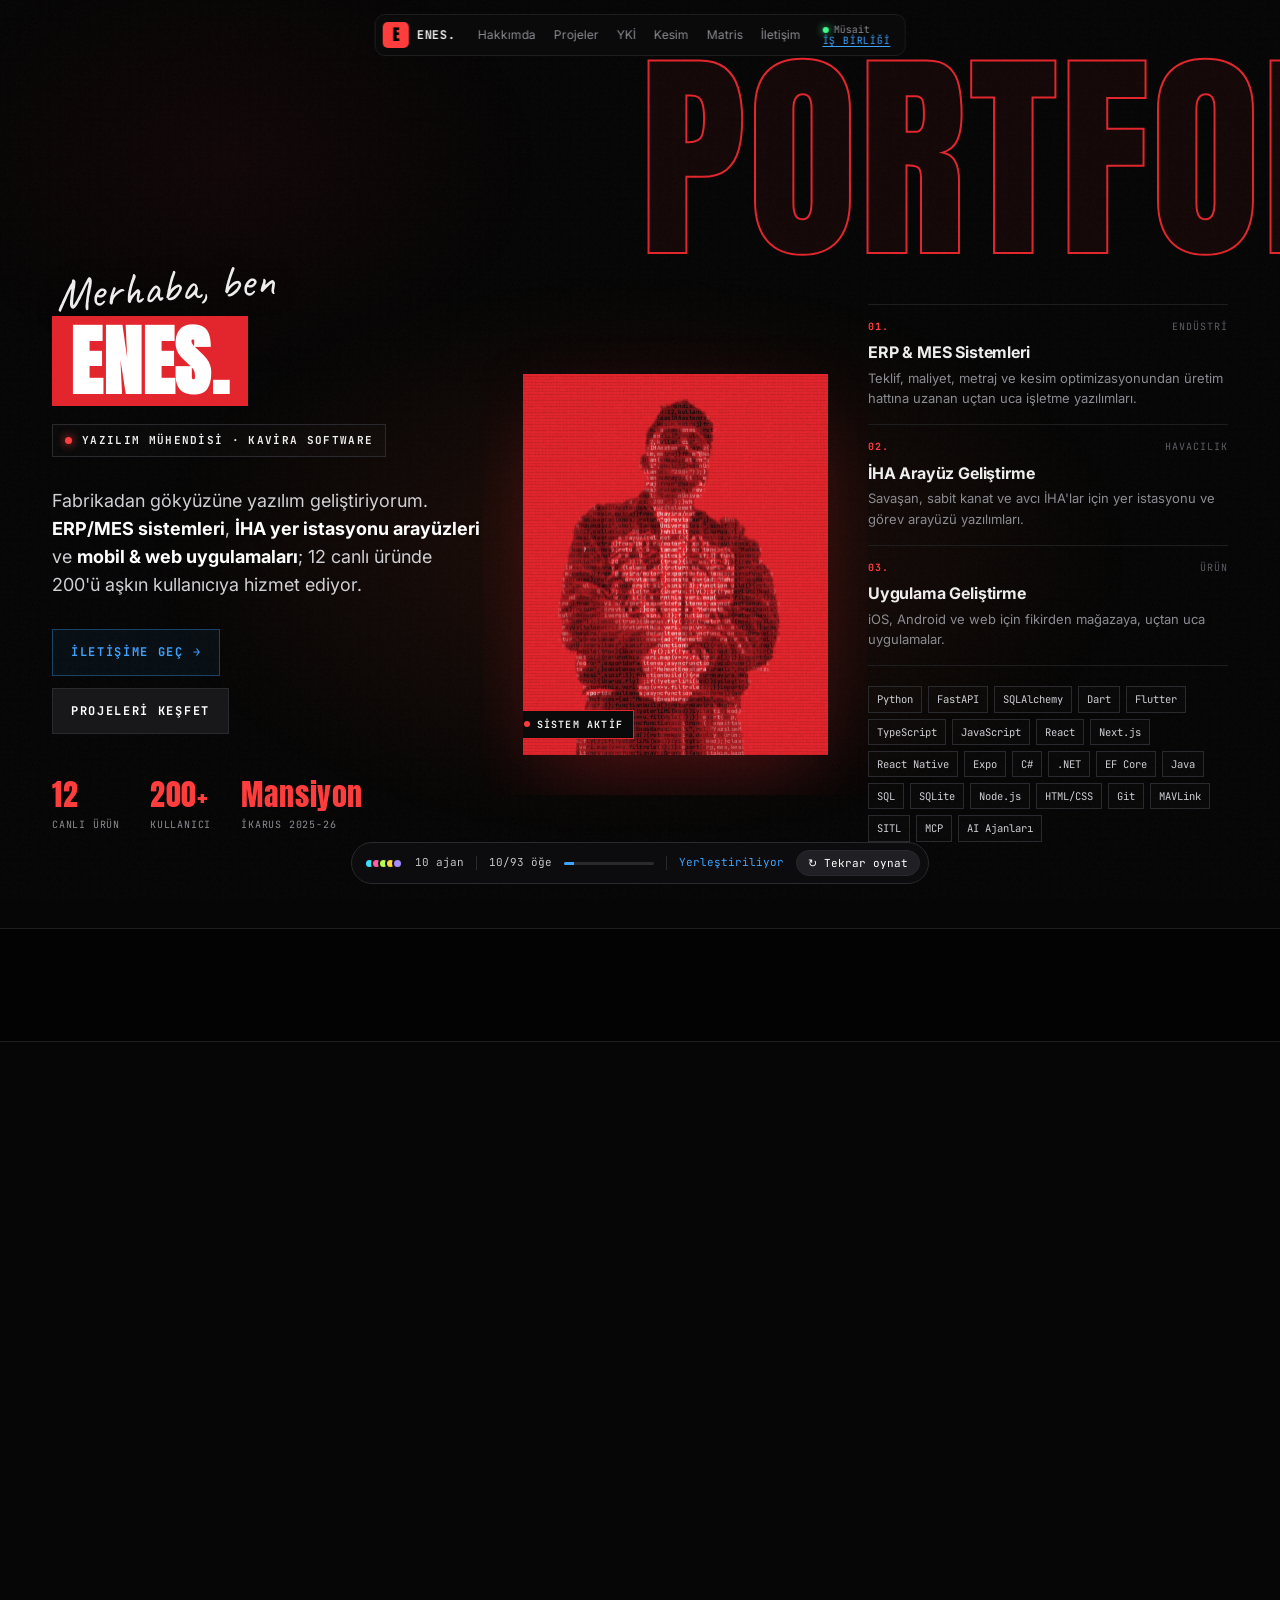
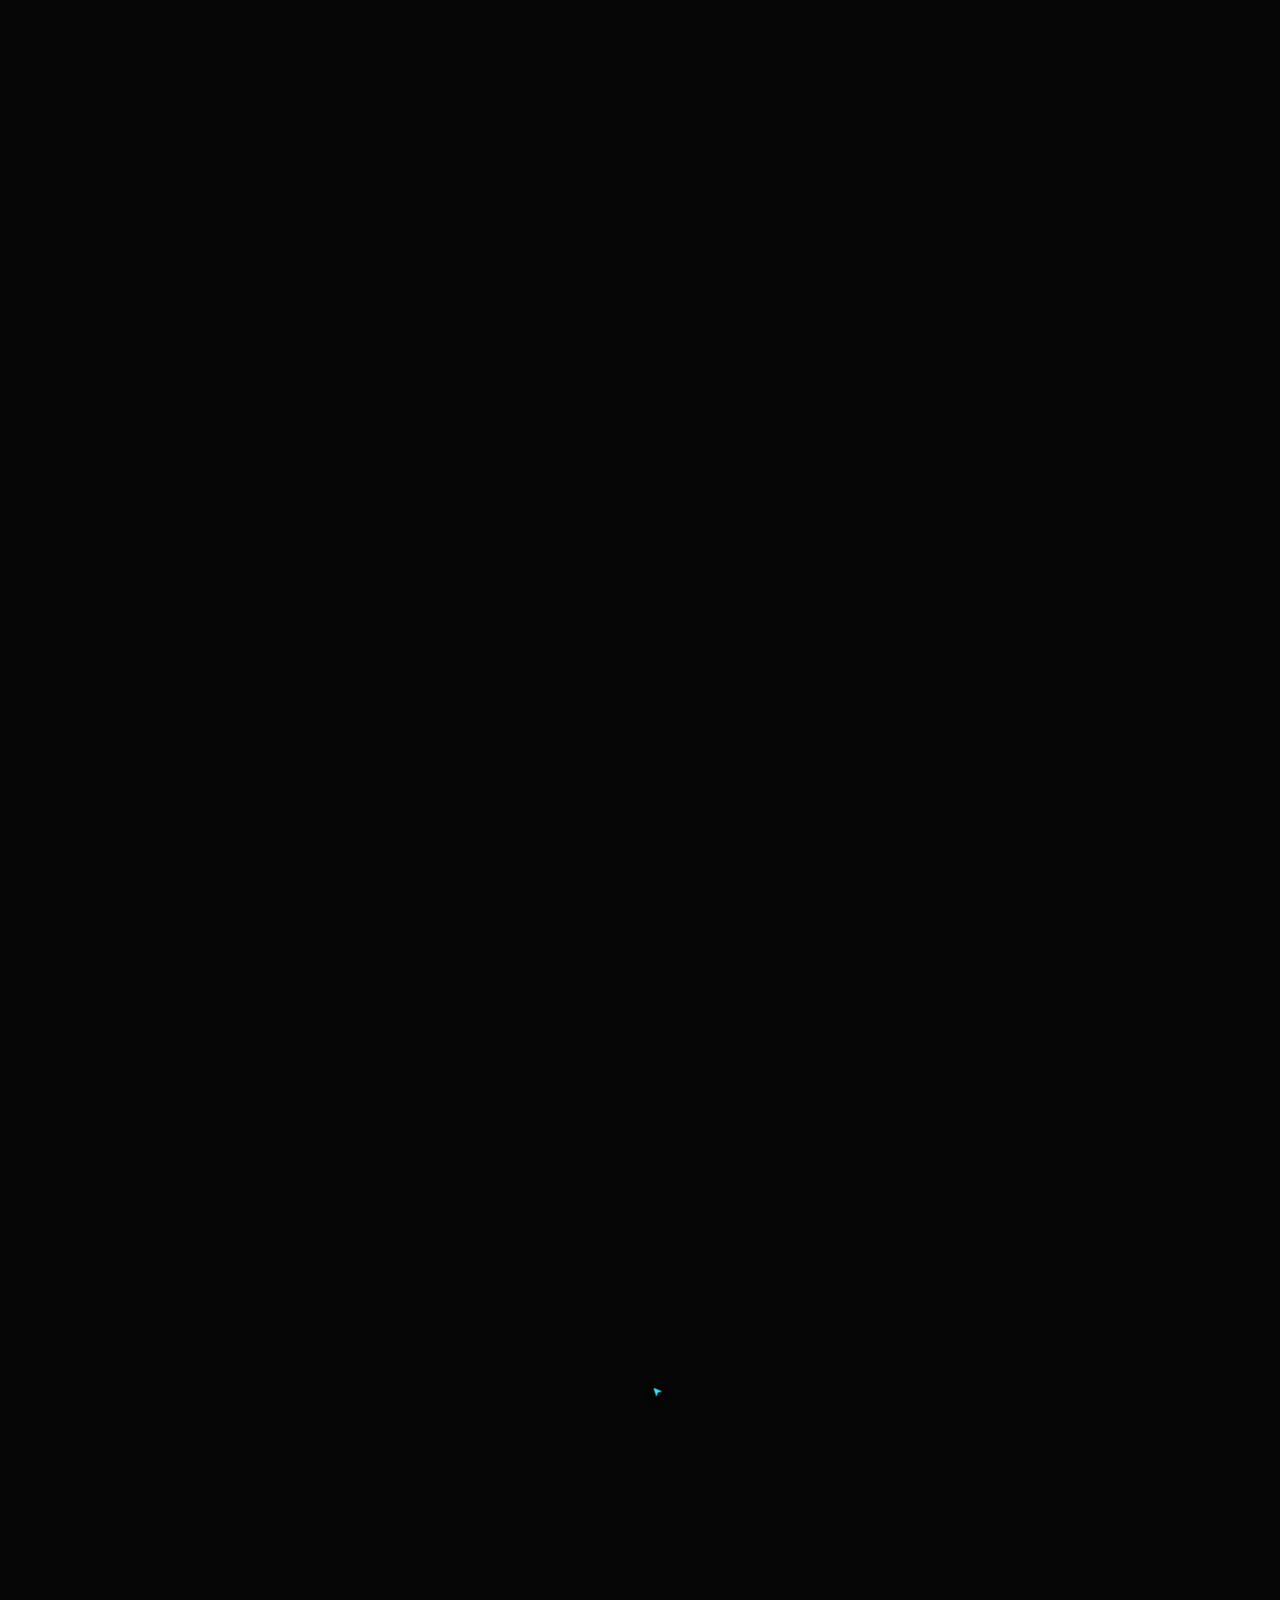
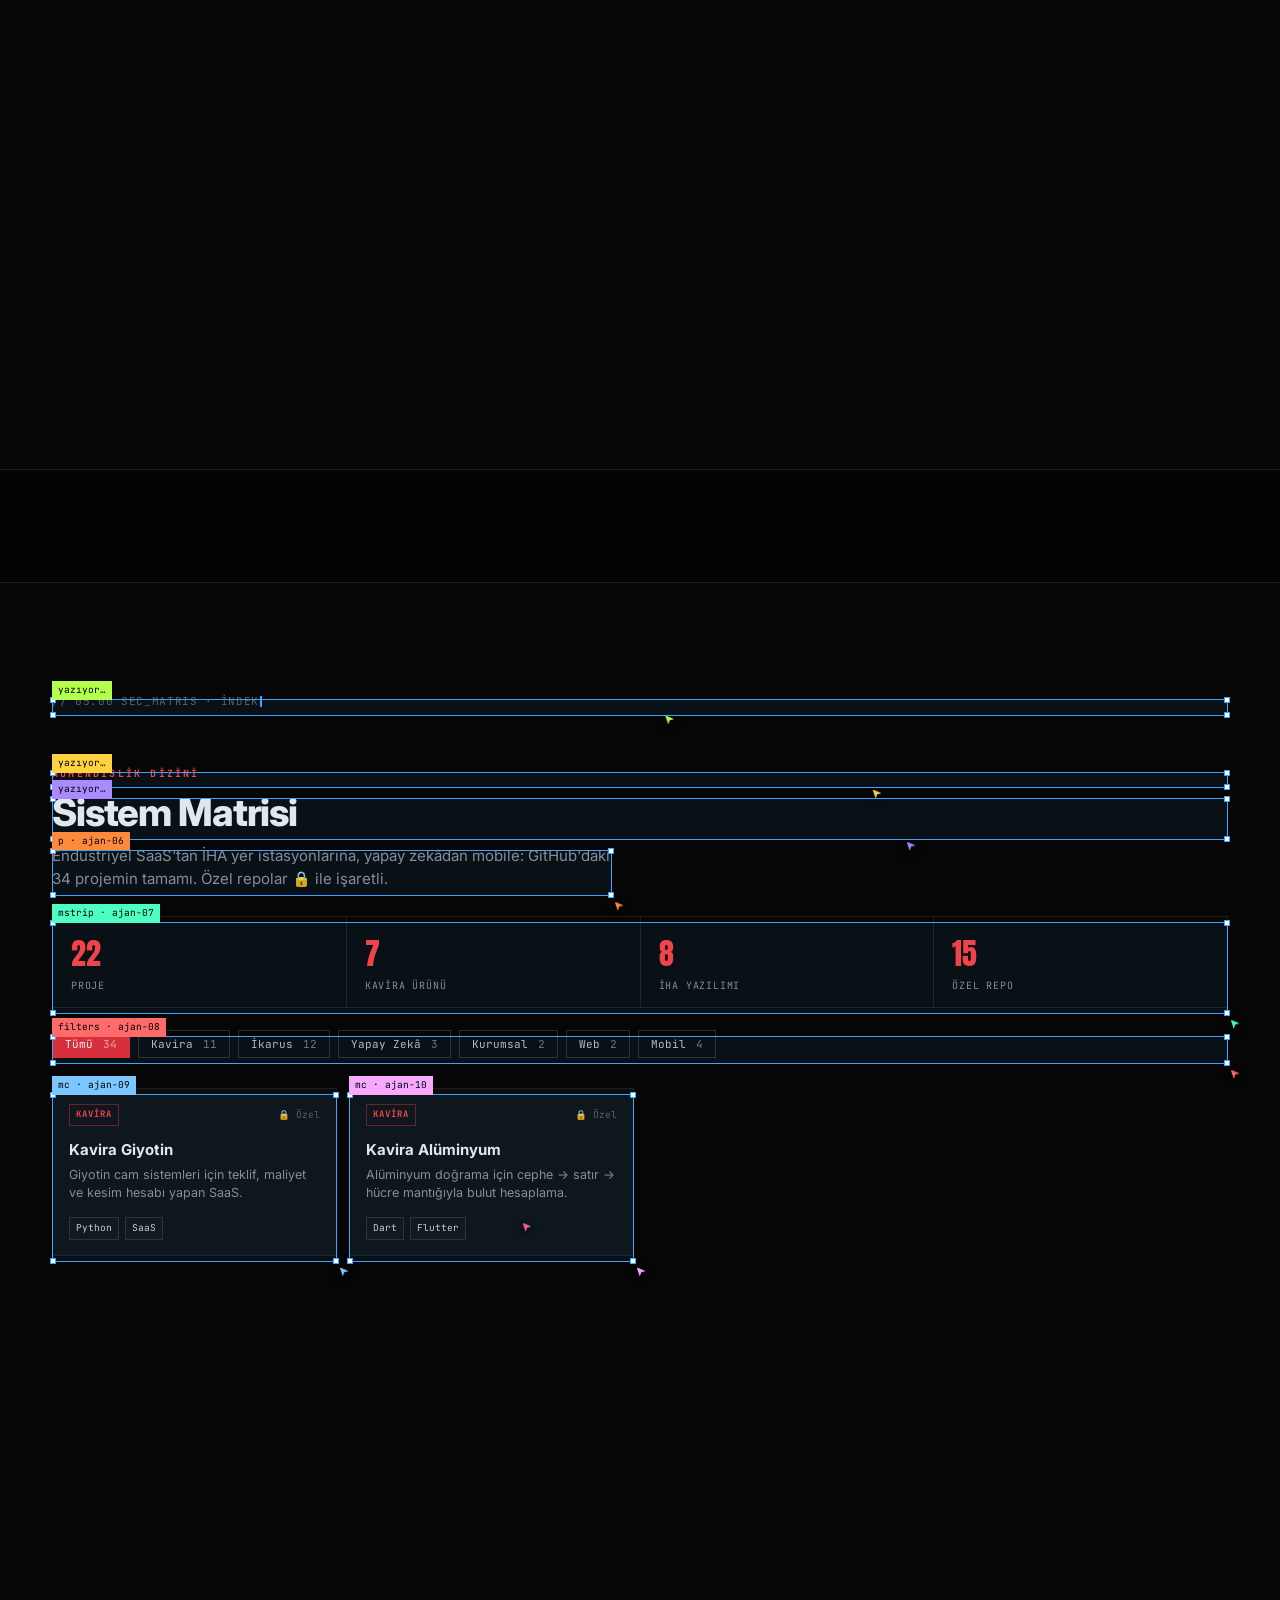
==== commit 68bf7669: "Açılışı ve genel hareketi sakinleştir - CSS gelince öğeler eski yerlerinde soluk bekler, ajanlar sır" ====
--- a/index.html
+++ b/index.html
@@ -68,14 +68,17 @@
 /* Açılış sırasında da çalışması gereken stiller (ana CSS kapalıyken: ajanlar, durum çubuğu, perde) */
 :root{--bg:#060606;--line:#1e1e21;--line2:#2a2a2e;--mute:#8b8b92;--dim:#5c5c63;--red:#ff3d3d;--red2:#e3262d;--blue:#3ea2ff;--green:#3dff8f;--mono:'JetBrains Mono',ui-monospace,monospace}
 body{transition:background-color 1.1s ease,color 1.1s ease}
-html.boot .ruler,html.boot #codeport{display:none}
+html.boot #codeport{display:none}
+.ruler{display:none!important}
+.grabbed{outline:1px dashed rgba(62,162,255,.75);outline-offset:5px;box-shadow:0 24px 60px rgba(0,0,0,.45)}
+.status{transition:opacity .5s}.status.idle{opacity:.35}.status.idle:hover{opacity:1}
 #curtain{position:fixed;left:0;right:0;bottom:0;top:0;background:#fff;z-index:50;pointer-events:none;display:none}
 html.boot #curtain{display:block}
 #curtain::before{content:"";position:absolute;left:0;right:0;top:-2px;height:2px;background:var(--blue);box-shadow:0 0 16px var(--blue)}
 html.boot-blank #curtain::before{display:none}
 #boot-term{position:fixed;left:16px;bottom:64px;z-index:72;font:500 12px/1.75 var(--mono);color:#333;pointer-events:none;white-space:pre;transition:opacity .8s ease .6s,color 1s,background-color 1s,border-color 1s;background:rgba(255,255,255,.94);border:1px solid #ddd;padding:8px 12px;border-radius:4px}
 #boot-term:empty{display:none}
-html:not(.boot) #boot-term{background:rgba(14,14,16,.9);border-color:#2a2a2e}
+html:not(.boot) #boot-term{background:rgba(14,14,16,.9);border-color:#2a2a2e;opacity:0}
 #boot-term .ok{color:#0a8a3a;font-weight:700}#boot-term .req{color:#1f6fd1;font-weight:700}
 html:not(.boot) #boot-term{color:#c4c4ca}
 html.boot-done #boot-term{opacity:0}
@@ -303,8 +306,8 @@
 
 /* tel kafes (wireframe) aşaması */
 .js [data-b]{transition:opacity .45s ease,transform .45s ease,clip-path .55s cubic-bezier(.6,0,.2,1),background-color .5s ease,color .5s ease}
-.js [data-b].wire{opacity:1;transform:none;clip-path:none;background-color:rgba(150,150,162,.26)!important;color:transparent!important;
-  -webkit-text-stroke-color:transparent!important;box-shadow:none!important;border-color:transparent!important;outline:1px solid rgba(62,162,255,.35)}
+.js [data-b].wire{opacity:1;transform:none;clip-path:none;background-color:rgba(150,150,162,.10)!important;color:transparent!important;
+  -webkit-text-stroke-color:transparent!important;box-shadow:none!important;border-color:transparent!important;outline:none}
 .js .giant[data-b].wire{transform:translateX(-50%)}
 .js [data-b].wire *{visibility:hidden}
 .caret{display:inline-block;width:2px;height:1.05em;background:var(--blue);vertical-align:-.15em;margin-left:1px;animation:blink .7s steps(1) infinite}
@@ -343,8 +346,8 @@
 /* ---------- KAYAN BANTLAR ---------- */
 .marquee{position:relative;z-index:1;overflow:hidden;border-top:1px solid var(--line);border-bottom:1px solid var(--line);padding:18px 0;background:rgba(0,0,0,.35)}
 .mq-track{display:flex;align-items:center;width:max-content;will-change:transform;white-space:nowrap}
-.mq-track span{font-family:var(--cond);font-size:clamp(40px,6vw,78px);line-height:1;letter-spacing:.02em;color:transparent;-webkit-text-stroke:1px rgba(255,255,255,.3);padding:0 24px}
-.mq-track span.f{color:var(--red2);-webkit-text-stroke:0}
+.mq-track span{font-family:var(--cond);font-size:clamp(40px,6vw,78px);line-height:1;letter-spacing:.02em;color:transparent;-webkit-text-stroke:1px rgba(255,255,255,.16);padding:0 24px}
+.mq-track span.f{color:rgba(227,38,45,.85);-webkit-text-stroke:0}
 .mq-track i{font-style:normal;color:var(--red);font-size:26px}
 #scrollbar{position:fixed;left:0;top:0;height:2px;width:0;background:var(--red);z-index:58;box-shadow:0 0 10px var(--red);pointer-events:none}
 
@@ -874,11 +877,11 @@
   /* ---- ajanlar ---- */
   const COLORS = ['#38e1ff','#ff5fa2','#b4ff4d','#ffd23f','#a98bff','#ff8a3d','#4dffc3','#ff6b6b','#7cc7ff','#f7a8ff'];
   const MOBILE = innerWidth < 700;
-  const N = MOBILE ? 12 : 26;
-  const VISIBLE_IDLE = MOBILE ? 4 : 9;
+  const N = MOBILE ? 6 : 10;
+  const VISIBLE_IDLE = MOBILE ? 3 : 4;
   const layer = $('agents');
   const heroItems = [...document.querySelectorAll('nav [data-b], .hero [data-b]')];
-  const TYPED = 'p,h2,h3,h4,blockquote,.secidx,.eyebrow,.role,footer';
+  const TYPED = 'h2,.secidx,.eyebrow';
   $('dots').innerHTML = COLORS.slice(0, 5).map(c => `<span style="background:${c}"></span>`).join('');
   $('st-agents').textContent = N + ' ajan';
 
@@ -909,6 +912,7 @@
   }
 
   let queue = [], queued = new Set(), dragQ = [], jobs = [], built = 0, t0 = 0, doneAt = null;
+  let dragging = 0, nextDrag = 0; // aynı anda en çok 3 öğe taşınır
   let stage = 'blank', stageT = performance.now(), termStep = 0;
   const total = items.length;
 
@@ -983,6 +987,7 @@
       const fy = Math.max(-60, Math.min(innerHeight + 40, first[k].top));
       el.__drag = { dx: first[k].left - last.left, dy: fy - last.top, base };
       el.style.transform = `translate(${el.__drag.dx}px,${el.__drag.dy}px)${base}`;
+      el.style.opacity = '.14';
     });
     dragQ = heroItems.slice();
     stage = 'build'; stageT = now; t0 = now; doneAt = null;
@@ -1008,9 +1013,11 @@
     else if (agents.some(a => a.task) || queue.length) s = 'İnşa ediliyor';
     else s = 'Kaydırmayı bekliyor';
     $('st-state').textContent = s;
+    status.classList.toggle('idle', s === 'Kaydırmayı bekliyor' || s.startsWith('Tamamlandı'));
   }
 
   const ease = p => p < .5 ? 4 * p * p * p : 1 - Math.pow(-2 * p + 2, 3) / 2;
+  const easeOut = p => 1 - Math.pow(1 - p, 4);
   let lastStatus = 0;
 
   function bootTick(now) {
@@ -1063,9 +1070,9 @@
     const ring = (queue.length || dragQ.length || jobs.length) ? null : ctaTarget();
     let freeIdx = 0;
     for (const a of agents) {
-      if (!a.task && dragQ.length) {
-        const el = dragQ.shift();
-        a.task = { el, drag: true, phase: 'grab', t: now + (a.i % 6) * 40 };
+      if (!a.task && dragQ.length && dragging < 3 && now >= nextDrag) {
+        const el = dragQ.shift(); dragging++; nextDrag = now + 170;
+        a.task = { el, drag: true, phase: 'grab', t: now };
       } else if (!a.task && queue.length) {
         const el = queue.shift(), r = docRect(el);
         a.task = { el, r, phase: 'go', t: now + Math.random() * 120 };
@@ -1080,25 +1087,24 @@
         if (tk.phase === 'grab') {
           // öğenin şu anki (çıplak HTML'deki) köşesine git
           const r = tk.el.getBoundingClientRect();
-          a.tx = r.left + scrollX + 8; a.ty = r.top + scrollY + 8;
-          if (now >= tk.t) { a.x += (a.tx - a.x) * .22; a.y += (a.ty - a.y) * .22; }
-          if (Math.hypot(a.tx - a.x, a.ty - a.y) < 4 || now - tk.t > 700) {
-            const d = tk.el.__drag;
-            const box = docRect(tk.el);
-            tk.box = makeBox(a, tk.el, box, 'sürükle');
-            tk.box.style.width = box.w + 'px'; tk.box.style.height = box.h + 'px';
+          a.tx = r.left + scrollX + 10; a.ty = r.top + scrollY + 10;
+          a.x += (a.tx - a.x) * .2; a.y += (a.ty - a.y) * .2;
+          if (Math.hypot(a.tx - a.x, a.ty - a.y) < 4 || now - tk.t > 650) {
+            const d = tk.el.__drag, box = docRect(tk.el);
             tk.last = { x: box.x - d.dx, y: box.y - d.dy };
-            tk.phase = 'drag'; tk.t = now; tk.dur = 520 + Math.min(500, Math.hypot(d.dx, d.dy) * .6);
-            ripple(a.x, a.y, a.color);
+            tk.el.classList.add('grabbed');
+            tk.el.style.transition = 'opacity .3s ease';
+            tk.el.style.opacity = '1';
+            tk.phase = 'drag'; tk.t = now; tk.dur = 650 + Math.min(450, Math.hypot(d.dx, d.dy) * .35);
           }
         } else if (tk.phase === 'drag') {
-          const d = tk.el.__drag, p = Math.min(1, (now - tk.t) / tk.dur), e = ease(p);
+          const d = tk.el.__drag, p = Math.min(1, (now - tk.t) / tk.dur), e = easeOut(p);
           const cx = d.dx * (1 - e), cy = d.dy * (1 - e);
           tk.el.style.transform = `translate(${cx}px,${cy}px)${d.base}`;
-          tk.box.style.left = (tk.last.x + cx) + 'px'; tk.box.style.top = (tk.last.y + cy) + 'px';
-          a.x = tk.last.x + cx + 8; a.y = tk.last.y + cy + 8;
+          a.x = tk.last.x + cx + 10; a.y = tk.last.y + cy + 10;
           if (p === 1) {
-            tk.el.style.transform = ''; delete tk.el.__drag; built++;
+            tk.el.style.transform = ''; tk.el.style.opacity = ''; tk.el.classList.remove('grabbed');
+            delete tk.el.__drag; built++; dragging--;
             ripple(a.x, a.y, a.color);
             tk.phase = 'hold'; tk.t = now;
           }
@@ -1183,9 +1189,9 @@
     agents.forEach(a => { if (a.task) { a.task.box && a.task.box.remove(); a.task.caret && a.task.caret.remove(); } a.task = null; });
     layer.querySelectorAll('.selbox,.ripple').forEach(b => b.remove());
     texts.forEach(nodes => nodes.forEach(([n, v]) => n.nodeValue = v));
-    items.forEach(i => { i.classList.remove('built', 'wire'); i.style.minHeight = ''; i.style.transform = ''; i.style.transition = ''; delete i.__drag; });
+    items.forEach(i => { i.classList.remove('built', 'wire', 'grabbed'); i.style.minHeight = ''; i.style.transform = ''; i.style.transition = ''; i.style.opacity = ''; delete i.__drag; });
     nav.classList.remove('on');
-    queue = []; queued = new Set(); dragQ = []; jobs = []; built = 0; termStep = 0;
+    queue = []; queued = new Set(); dragQ = []; jobs = []; built = 0; termStep = 0; dragging = 0; nextDrag = 0;
     term.innerHTML = ''; curtain.style.top = '0px';
     cssMain.media = 'not all';
     root.classList.remove('boot-done'); root.classList.add('boot', 'boot-blank');
@@ -1314,7 +1320,7 @@
     const revealing = revealStart !== null && now - revealStart < 1800;
     if (!revealing && !ptr.on && now - lastDraw < 66) return; // boşta ~15 fps
     if (now - lastFlow > 420 && !reduce) { offset++; lastFlow = now; }
-    if (!reduce) for (let i = 0; i < 6; i++) { const c = cells[(Math.random() * cells.length) | 0]; if (c.a > .12) { c.g = now + 140 + Math.random() * 200; c.gch = rnd(GLYPH); } }
+    if (!reduce) for (let i = 0; i < 2; i++) { const c = cells[(Math.random() * cells.length) | 0]; if (c.a > .12) { c.g = now + 140 + Math.random() * 200; c.gch = rnd(GLYPH); } }
     lastDraw = now;
     draw(now);
   }
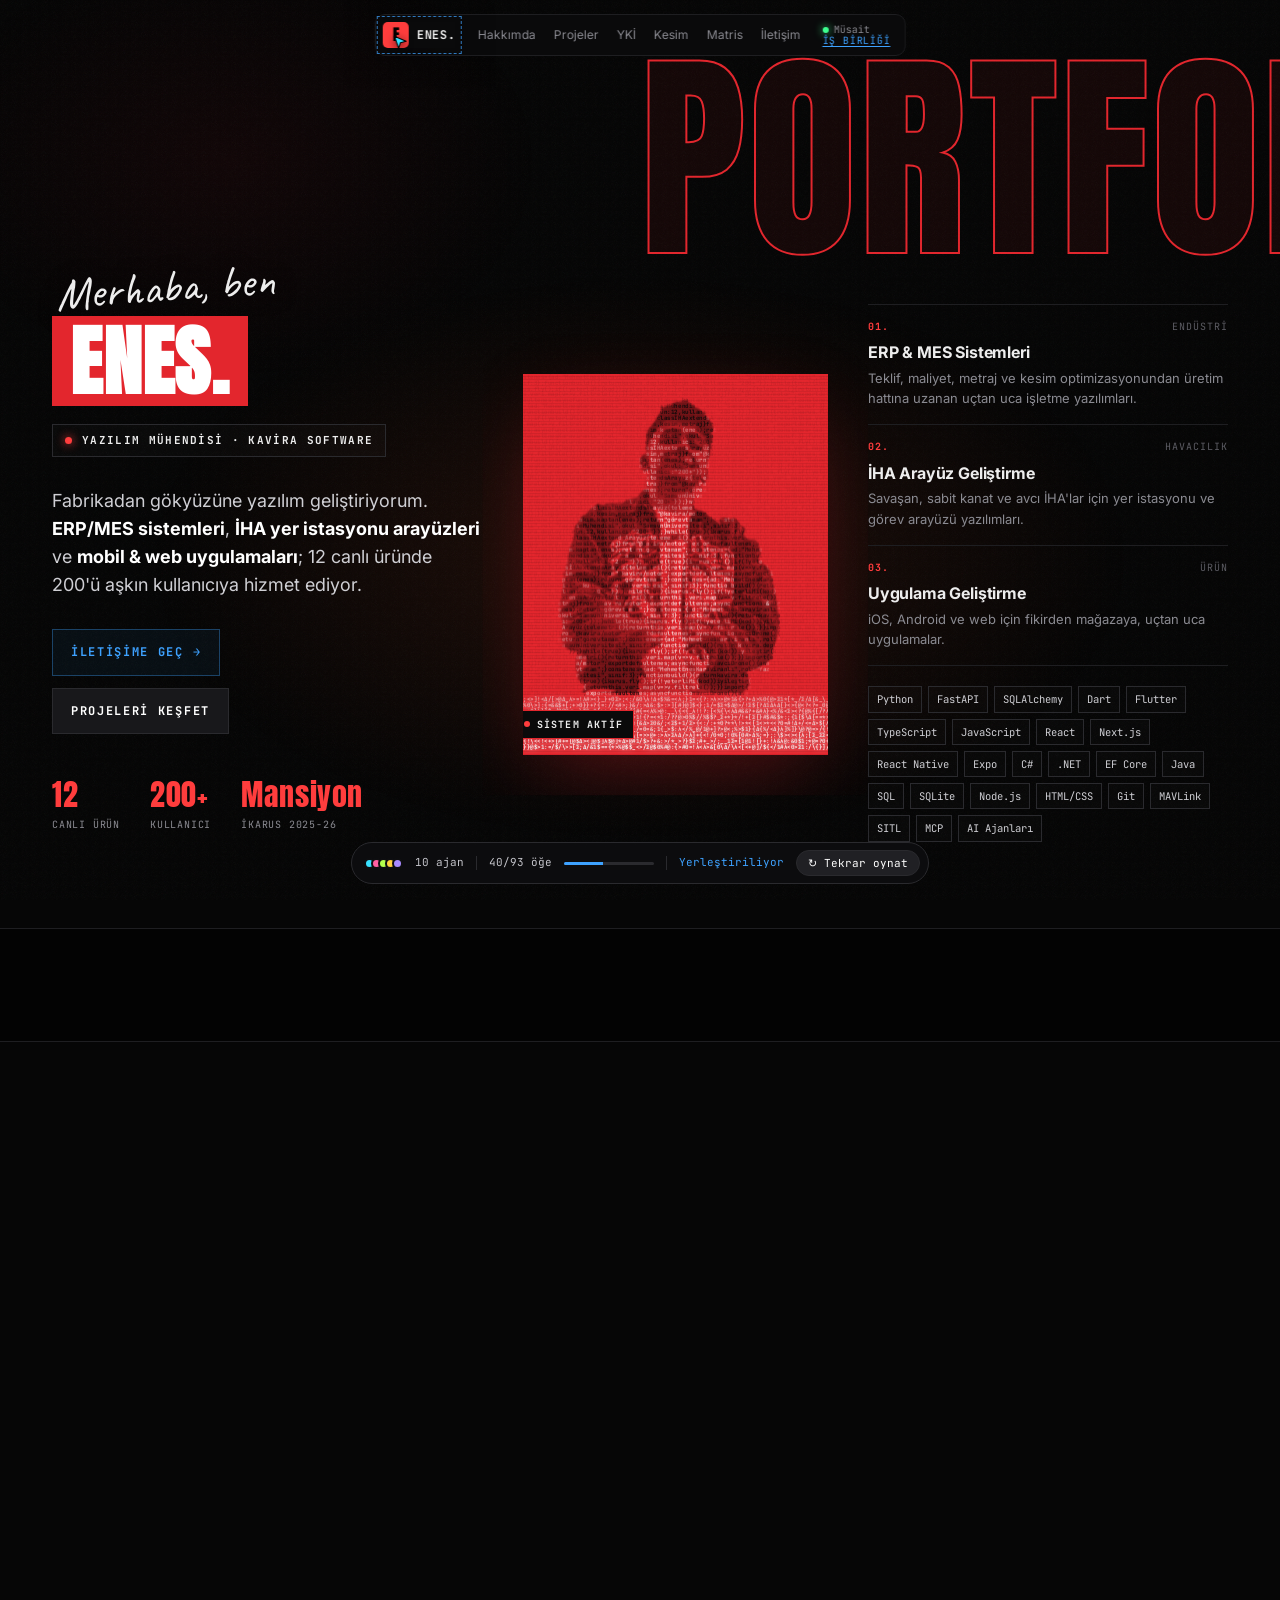
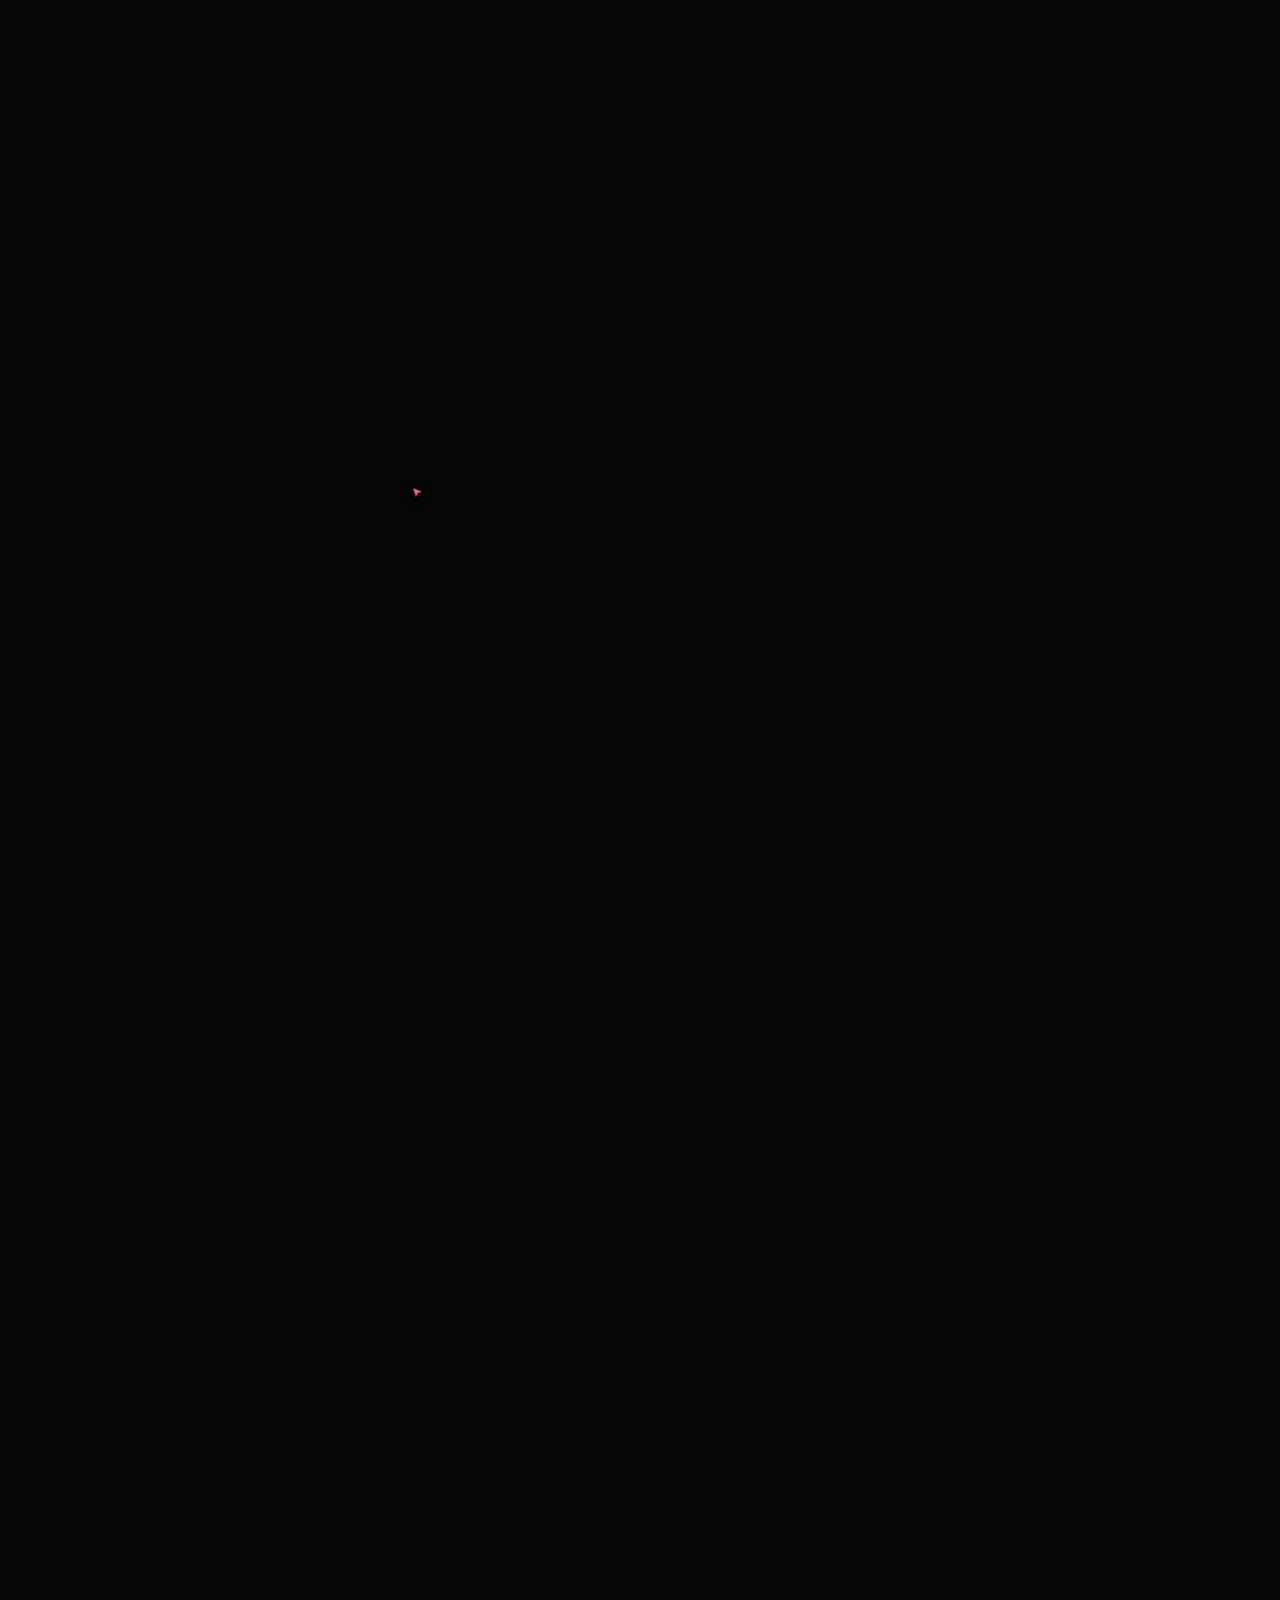
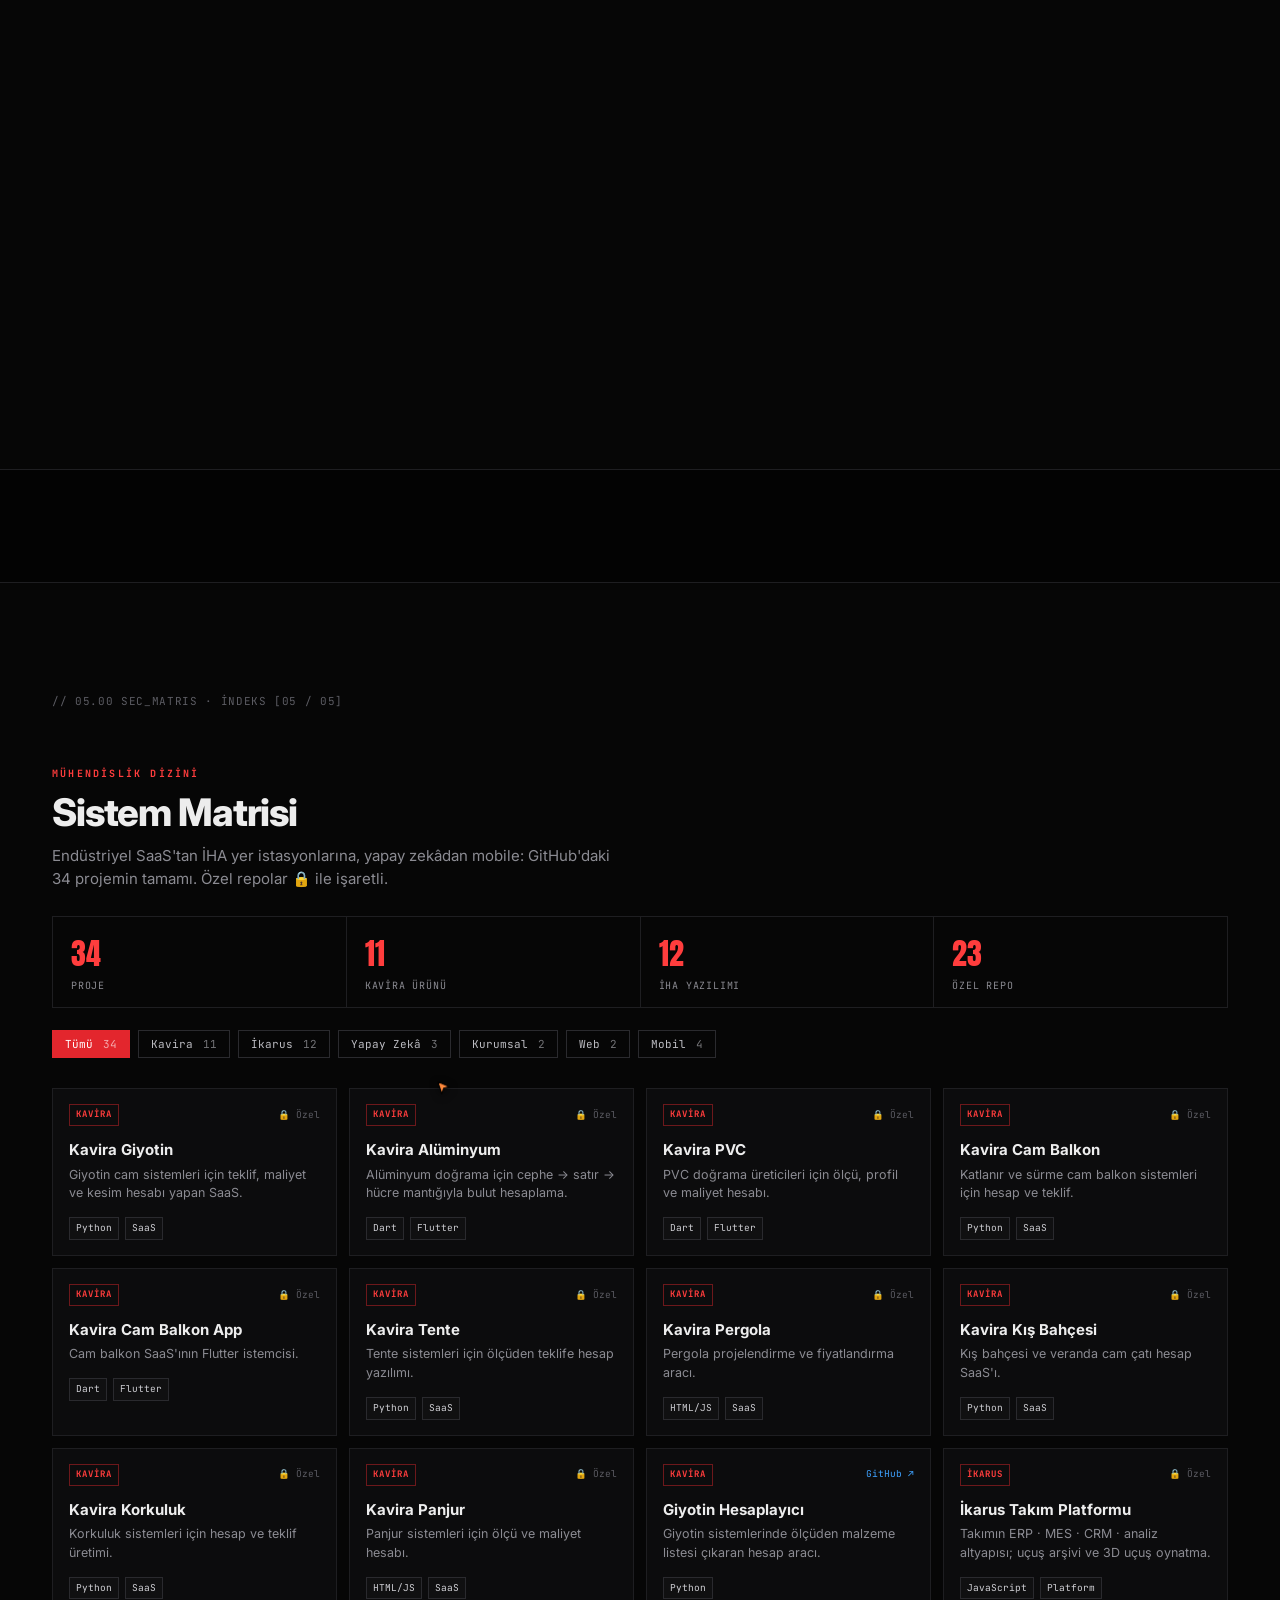
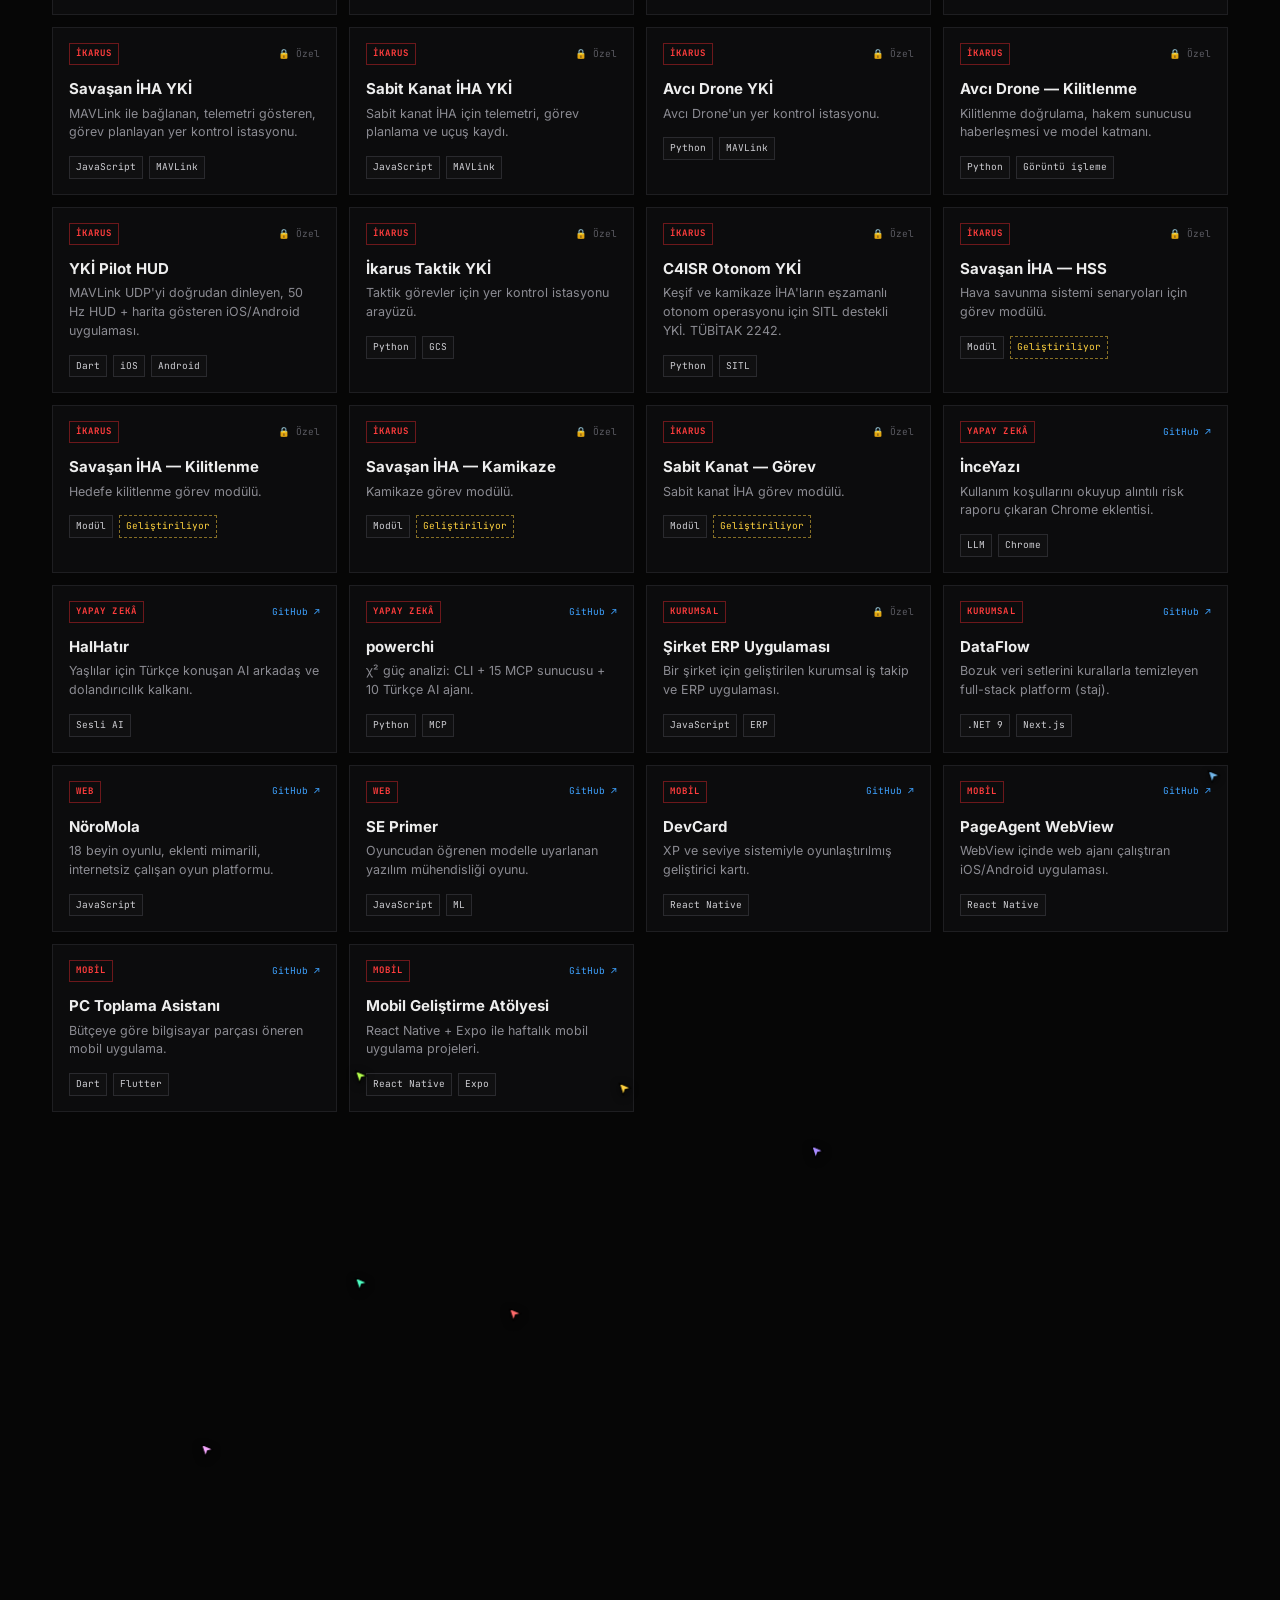
==== commit c529e642: "Kaydırırken bekletme: ekrandaki öğeye öncelik, 0,5 sn kuralı, daha hızlı ajanlar Co-Authored-By: Cla" ====
--- a/index.html
+++ b/index.html
@@ -913,6 +913,7 @@
 
   let queue = [], queued = new Set(), dragQ = [], jobs = [], built = 0, t0 = 0, doneAt = null;
   let dragging = 0, nextDrag = 0; // aynı anda en çok 3 öğe taşınır
+  const queuedAt = new Map();
   let stage = 'blank', stageT = performance.now(), termStep = 0;
   const total = items.length;
 
@@ -922,7 +923,7 @@
   };
 
   function enqueue(list) {
-    list.forEach(el => { if (!queued.has(el) && !el.classList.contains('built')) { queued.add(el); queue.push(el); } });
+    list.forEach(el => { if (!queued.has(el) && !el.classList.contains('built')) { queued.add(el); queue.push(el); queuedAt.set(el, performance.now()); } });
   }
   const io = new IntersectionObserver(entries => {
     entries.forEach(en => { if (en.isIntersecting) enqueue([...en.target.querySelectorAll('[data-b]')]); });
@@ -1067,6 +1068,16 @@
       root.classList.add('boot-done'); heroItems.forEach(el => { el.style.transition = ''; });
     }
 
+    // Kaydırırken bekletme: ekrandaki öğe 500 ms'den uzun sırada kaldıysa ya da ekranın üstünden geçildiyse ajansız hemen göster
+    if (queue.length) {
+      queue = queue.filter(el => {
+        const r = el.getBoundingClientRect();
+        const passed = r.bottom < -40;
+        const waited = r.top < innerHeight && r.bottom > 0 && now - (queuedAt.get(el) || now) > 500;
+        if (passed || waited) { el.classList.add('built'); built++; return false; }
+        return true;
+      });
+    }
     const ring = (queue.length || dragQ.length || jobs.length) ? null : ctaTarget();
     let freeIdx = 0;
     for (const a of agents) {
@@ -1074,8 +1085,9 @@
         const el = dragQ.shift(); dragging++; nextDrag = now + 170;
         a.task = { el, drag: true, phase: 'grab', t: now };
       } else if (!a.task && queue.length) {
-        const el = queue.shift(), r = docRect(el);
-        a.task = { el, r, phase: 'go', t: now + Math.random() * 120 };
+        let k = queue.findIndex(e => { const q = e.getBoundingClientRect(); return q.top < innerHeight && q.bottom > 0; });
+        const el = queue.splice(k < 0 ? 0 : k, 1)[0], r = docRect(el);
+        a.task = { el, r, phase: 'go', t: now + Math.random() * 50 };
         a.tx = r.x; a.ty = r.y;
       } else if (!a.task && jobs.length) {
         const j = jobs.shift(), p = j.getPoint && j.getPoint();
@@ -1116,26 +1128,26 @@
             a.task = null; a.next = now + 300;
           }
         } else if (tk.phase === 'go') {
-          if (now >= tk.t) { a.x += (a.tx - a.x) * .17; a.y += (a.ty - a.y) * .17; }
-          if (Math.hypot(a.tx - a.x, a.ty - a.y) < 4 || now - tk.t > 850) {
+          if (now >= tk.t) { a.x += (a.tx - a.x) * .28; a.y += (a.ty - a.y) * .28; }
+          if (Math.hypot(a.tx - a.x, a.ty - a.y) < 6 || now - tk.t > 450) {
             tk.r = docRect(tk.el); a.x = tk.r.x; a.y = tk.r.y;
             tk.box = makeBox(a, tk.el, tk.r); tk.phase = 'draw'; tk.t = now;
           }
         } else if (tk.phase === 'draw') {
-          const p = Math.min(1, (now - tk.t) / 300), e = 1 - Math.pow(1 - p, 3);
+          const p = Math.min(1, (now - tk.t) / 190), e = 1 - Math.pow(1 - p, 3);
           const w = tk.r.w * e, h = tk.r.h * e;
           tk.box.style.width = w + 'px'; tk.box.style.height = h + 'px';
           a.x = tk.r.x + w; a.y = tk.r.y + h;
           if (p > .35 && !tk.el.classList.contains('wire')) tk.el.classList.add('wire');
           if (p === 1) { tk.phase = 'wire'; tk.t = now; }
         } else if (tk.phase === 'wire') {
-          if (now - tk.t > 160) {
+          if (now - tk.t > 80) {
             const el = tk.el;
             el.classList.remove('wire'); el.classList.add('built'); built++;
             if (texts.has(el)) {
               const nodes = texts.get(el);
               tk.len = nodes.reduce((s, [, v]) => s + v.length, 0);
-              tk.dur = Math.max(260, Math.min(1150, tk.len * 12));
+              tk.dur = Math.max(180, Math.min(480, tk.len * 9));
               el.style.minHeight = tk.r.h + 'px';
               tk.caret = document.createElement('span'); tk.caret.className = 'caret';
               writeText(nodes, 0, tk.caret);
@@ -1151,9 +1163,9 @@
           a.x += (cr.left + scrollX + 4 - a.x) * .35; a.y += (cr.bottom + scrollY - 2 - a.y) * .35;
           if (p === 1) { tk.caret.remove(); writeText(texts.get(tk.el), tk.len, null); tk.el.style.minHeight = ''; tk.phase = 'hold'; tk.t = now; }
         } else if (tk.phase === 'paint') {
-          if (now - tk.t > 200) { tk.phase = 'hold'; tk.t = now; }
+          if (now - tk.t > 90) { tk.phase = 'hold'; tk.t = now; }
         } else if (tk.phase === 'hold') {
-          if (now - tk.t > 200) {
+          if (now - tk.t > 120) {
             const b = tk.box; if (b) { b.style.opacity = 0; setTimeout(() => b.remove(), 260); }
             a.task = null; a.next = 0;
           }
@@ -1191,7 +1203,7 @@
     texts.forEach(nodes => nodes.forEach(([n, v]) => n.nodeValue = v));
     items.forEach(i => { i.classList.remove('built', 'wire', 'grabbed'); i.style.minHeight = ''; i.style.transform = ''; i.style.transition = ''; i.style.opacity = ''; delete i.__drag; });
     nav.classList.remove('on');
-    queue = []; queued = new Set(); dragQ = []; jobs = []; built = 0; termStep = 0; dragging = 0; nextDrag = 0;
+    queue = []; queued = new Set(); dragQ = []; jobs = []; built = 0; termStep = 0; dragging = 0; nextDrag = 0; queuedAt.clear();
     term.innerHTML = ''; curtain.style.top = '0px';
     cssMain.media = 'not all';
     root.classList.remove('boot-done'); root.classList.add('boot', 'boot-blank');
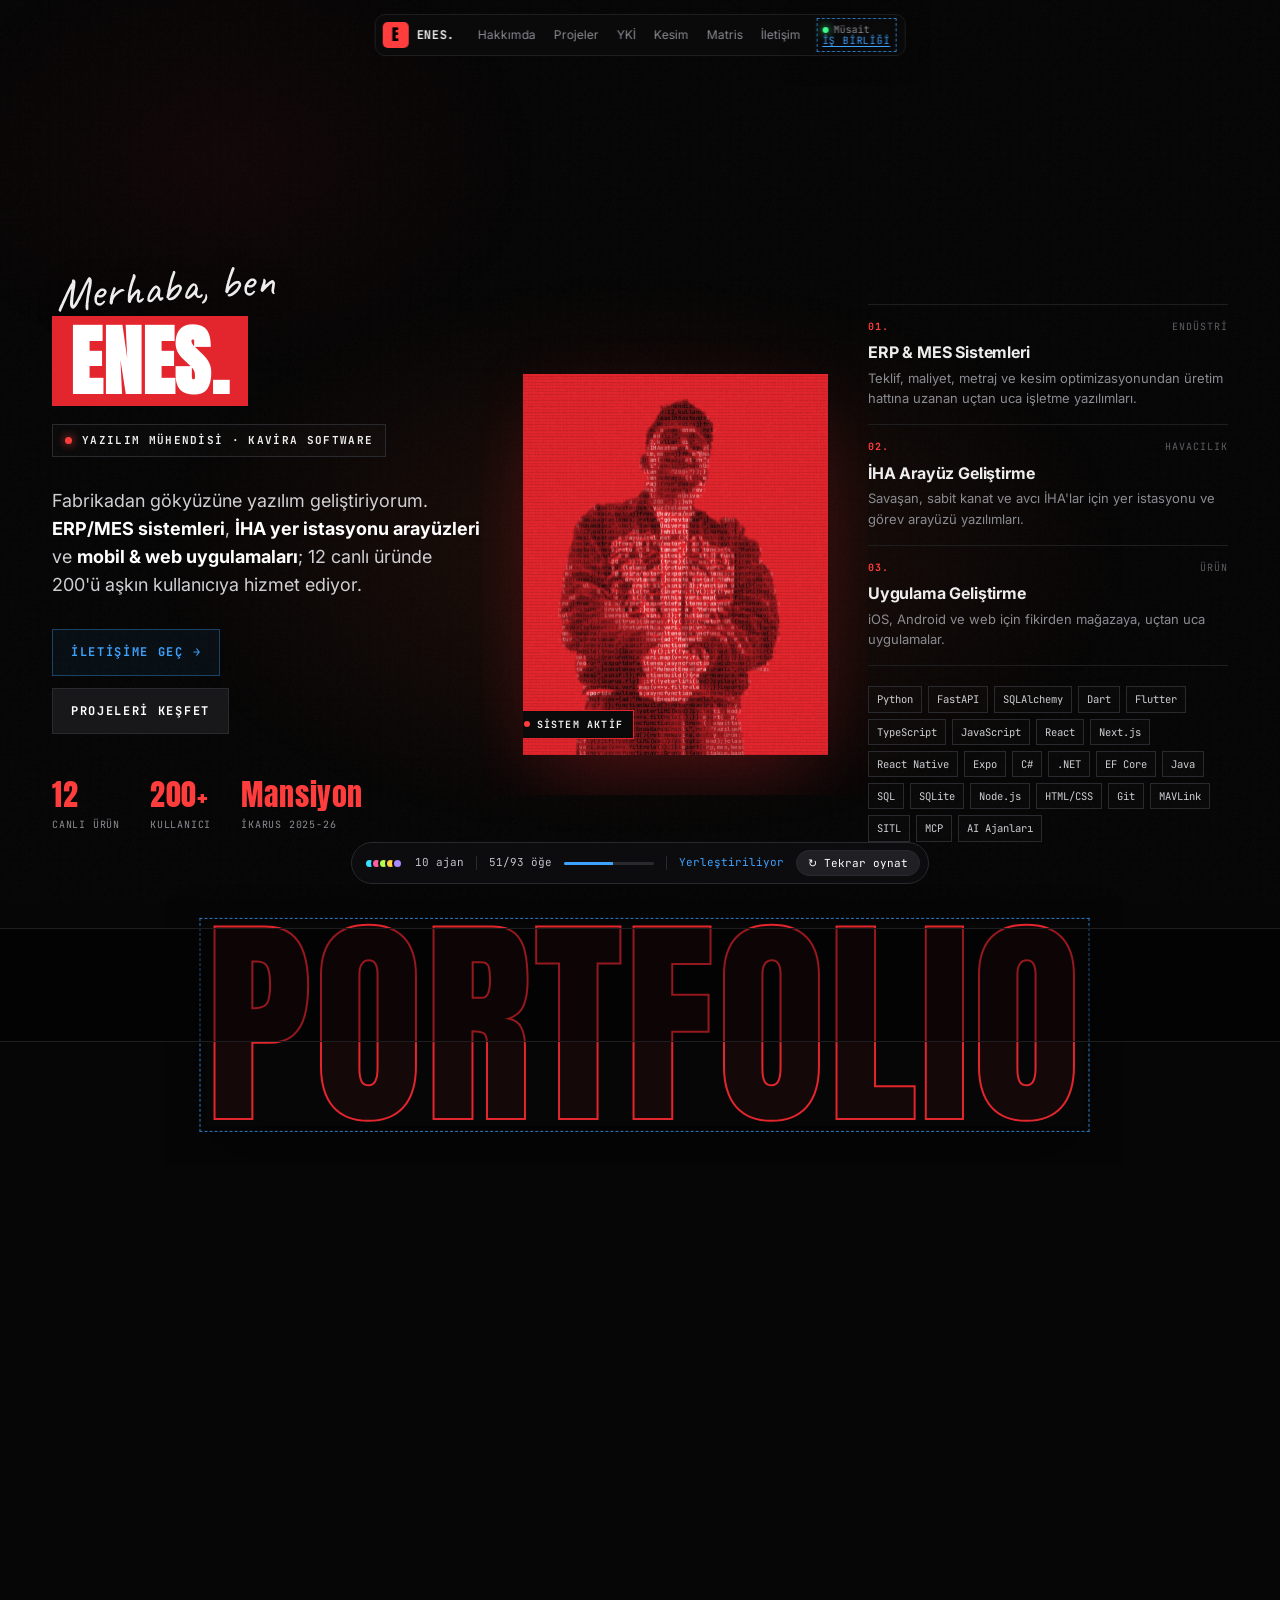
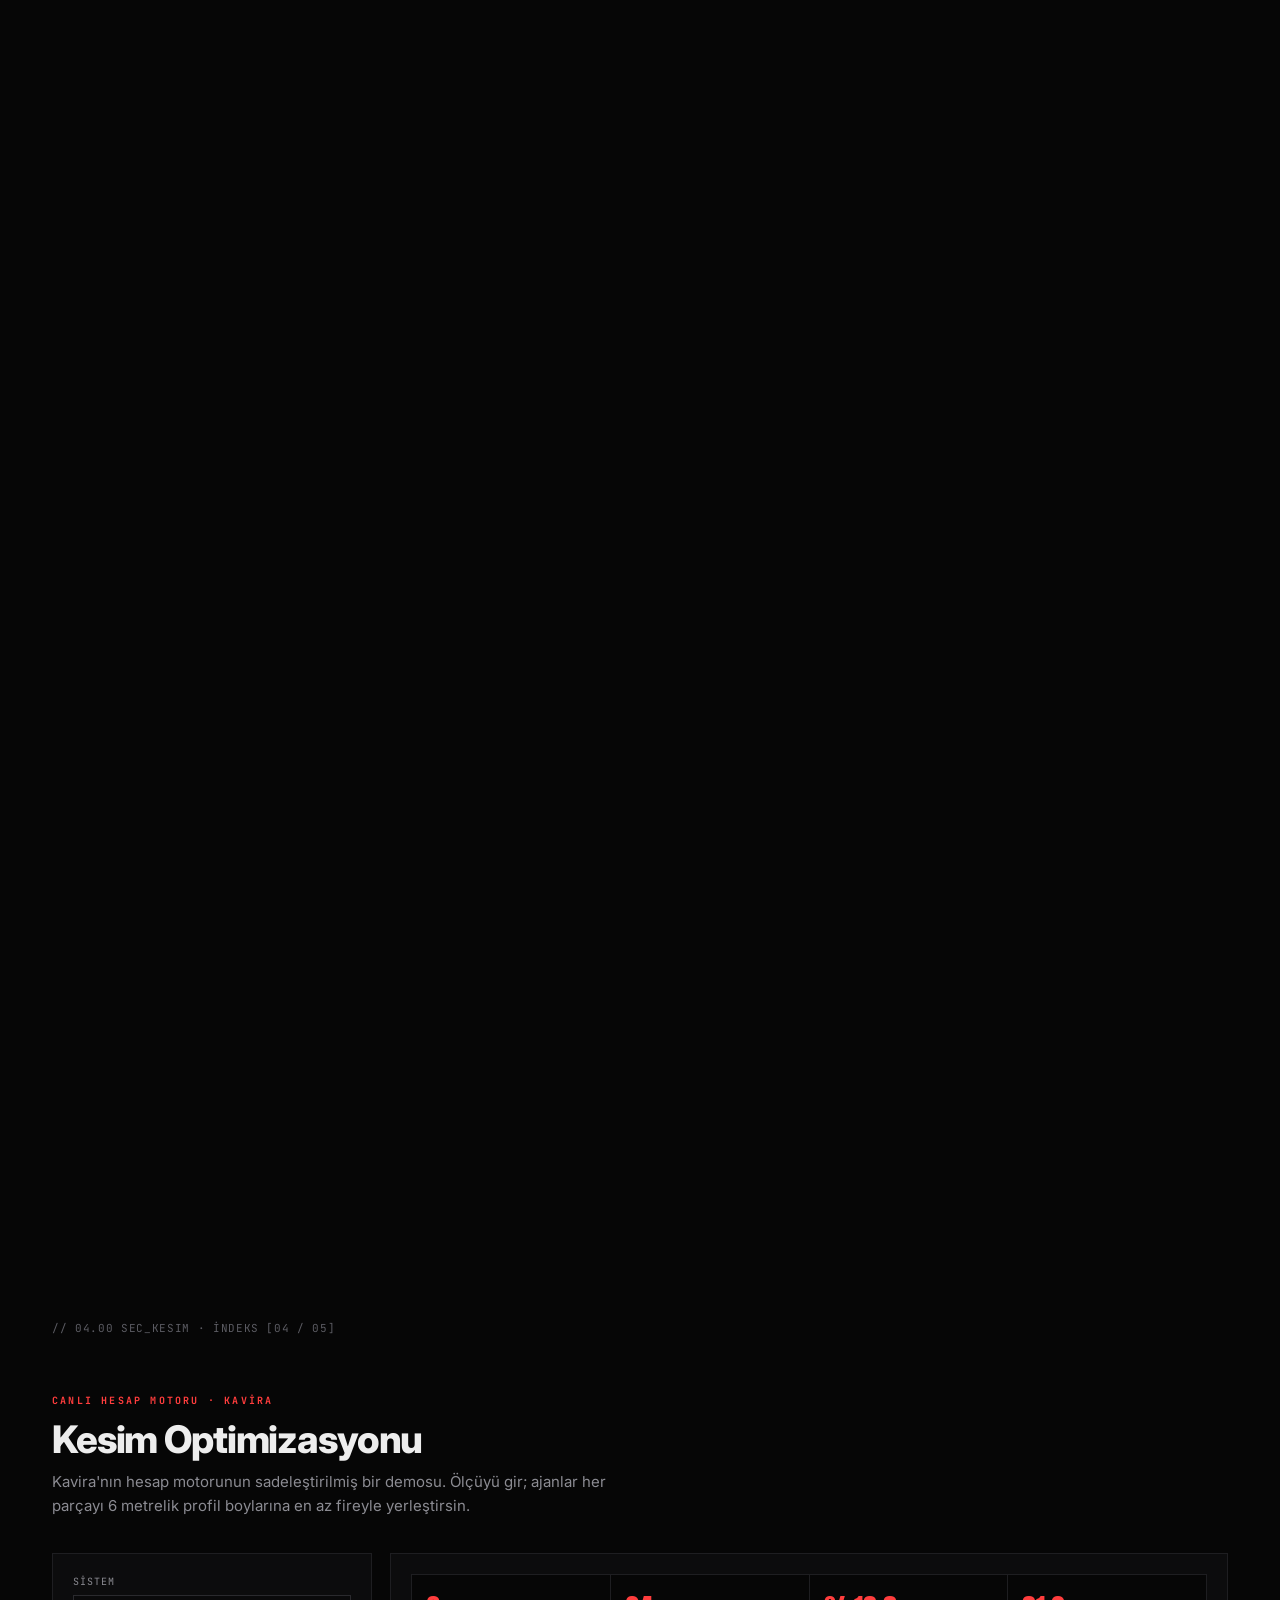
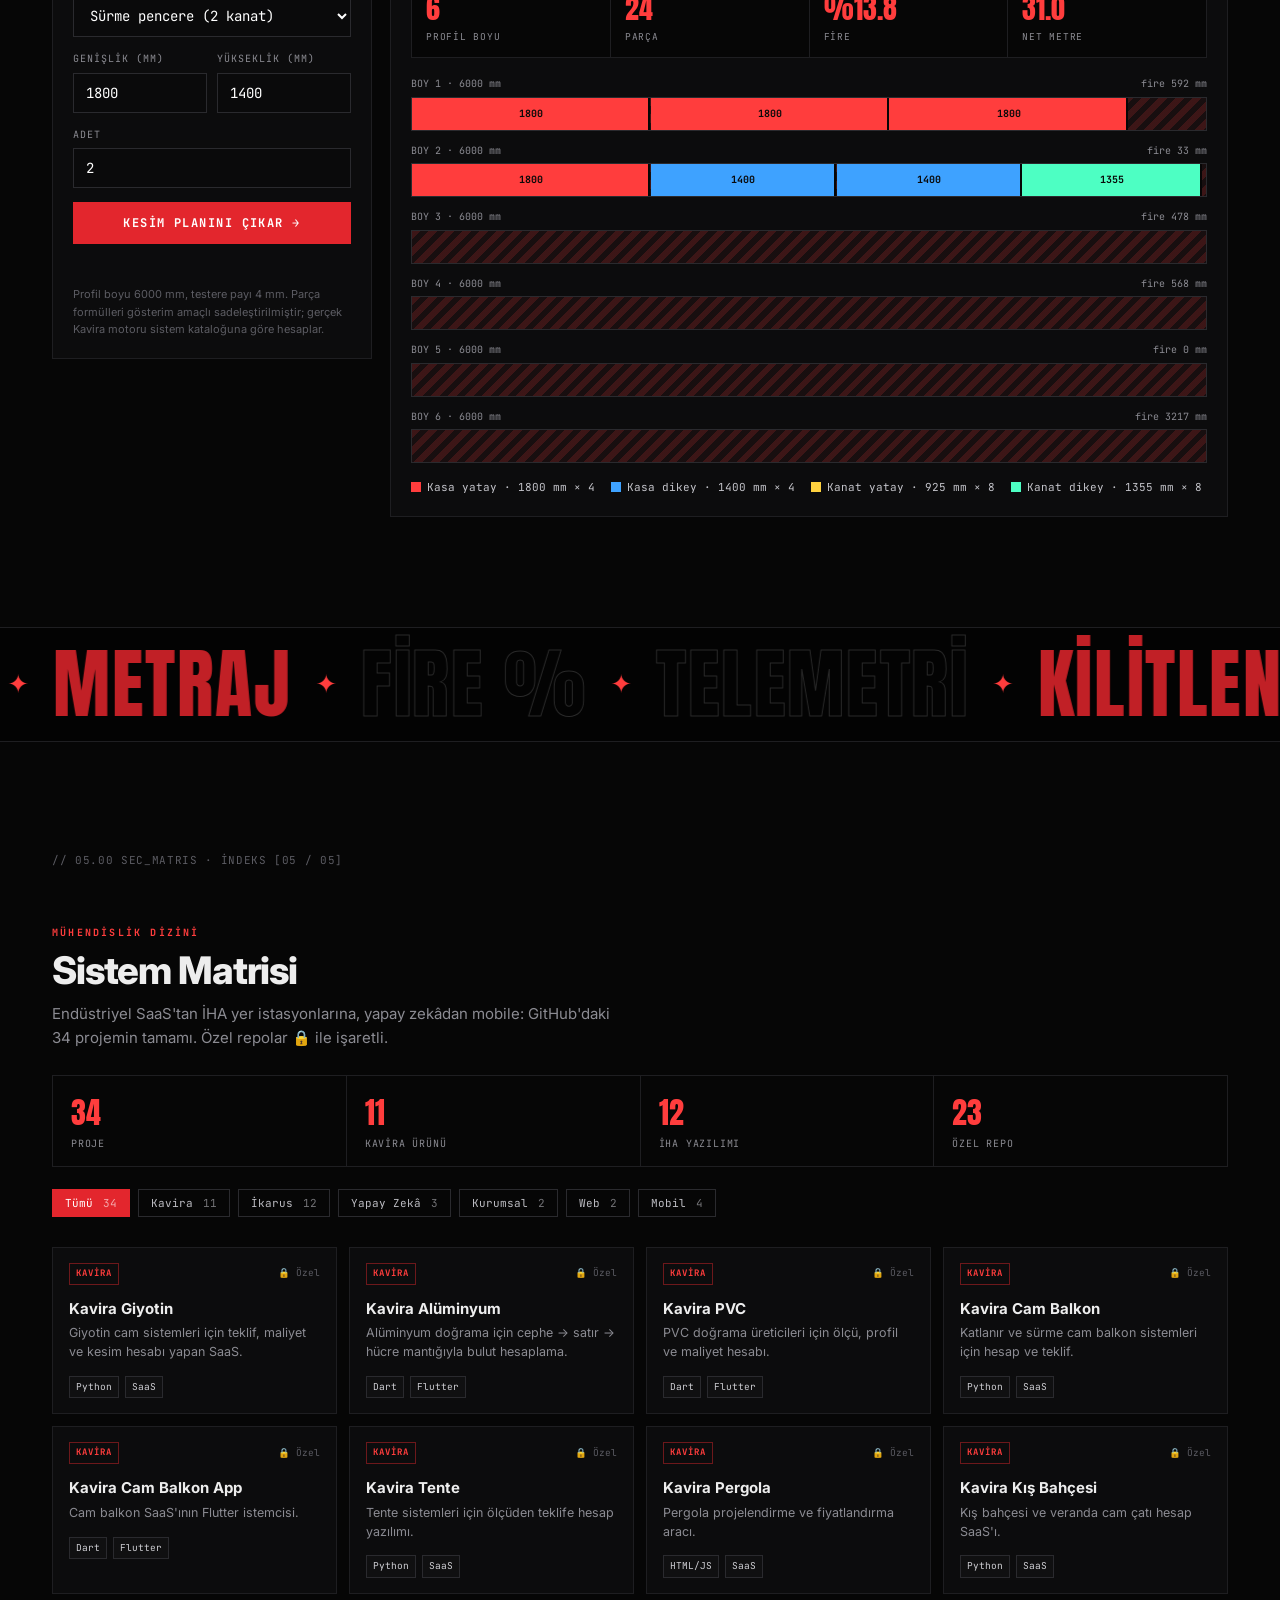
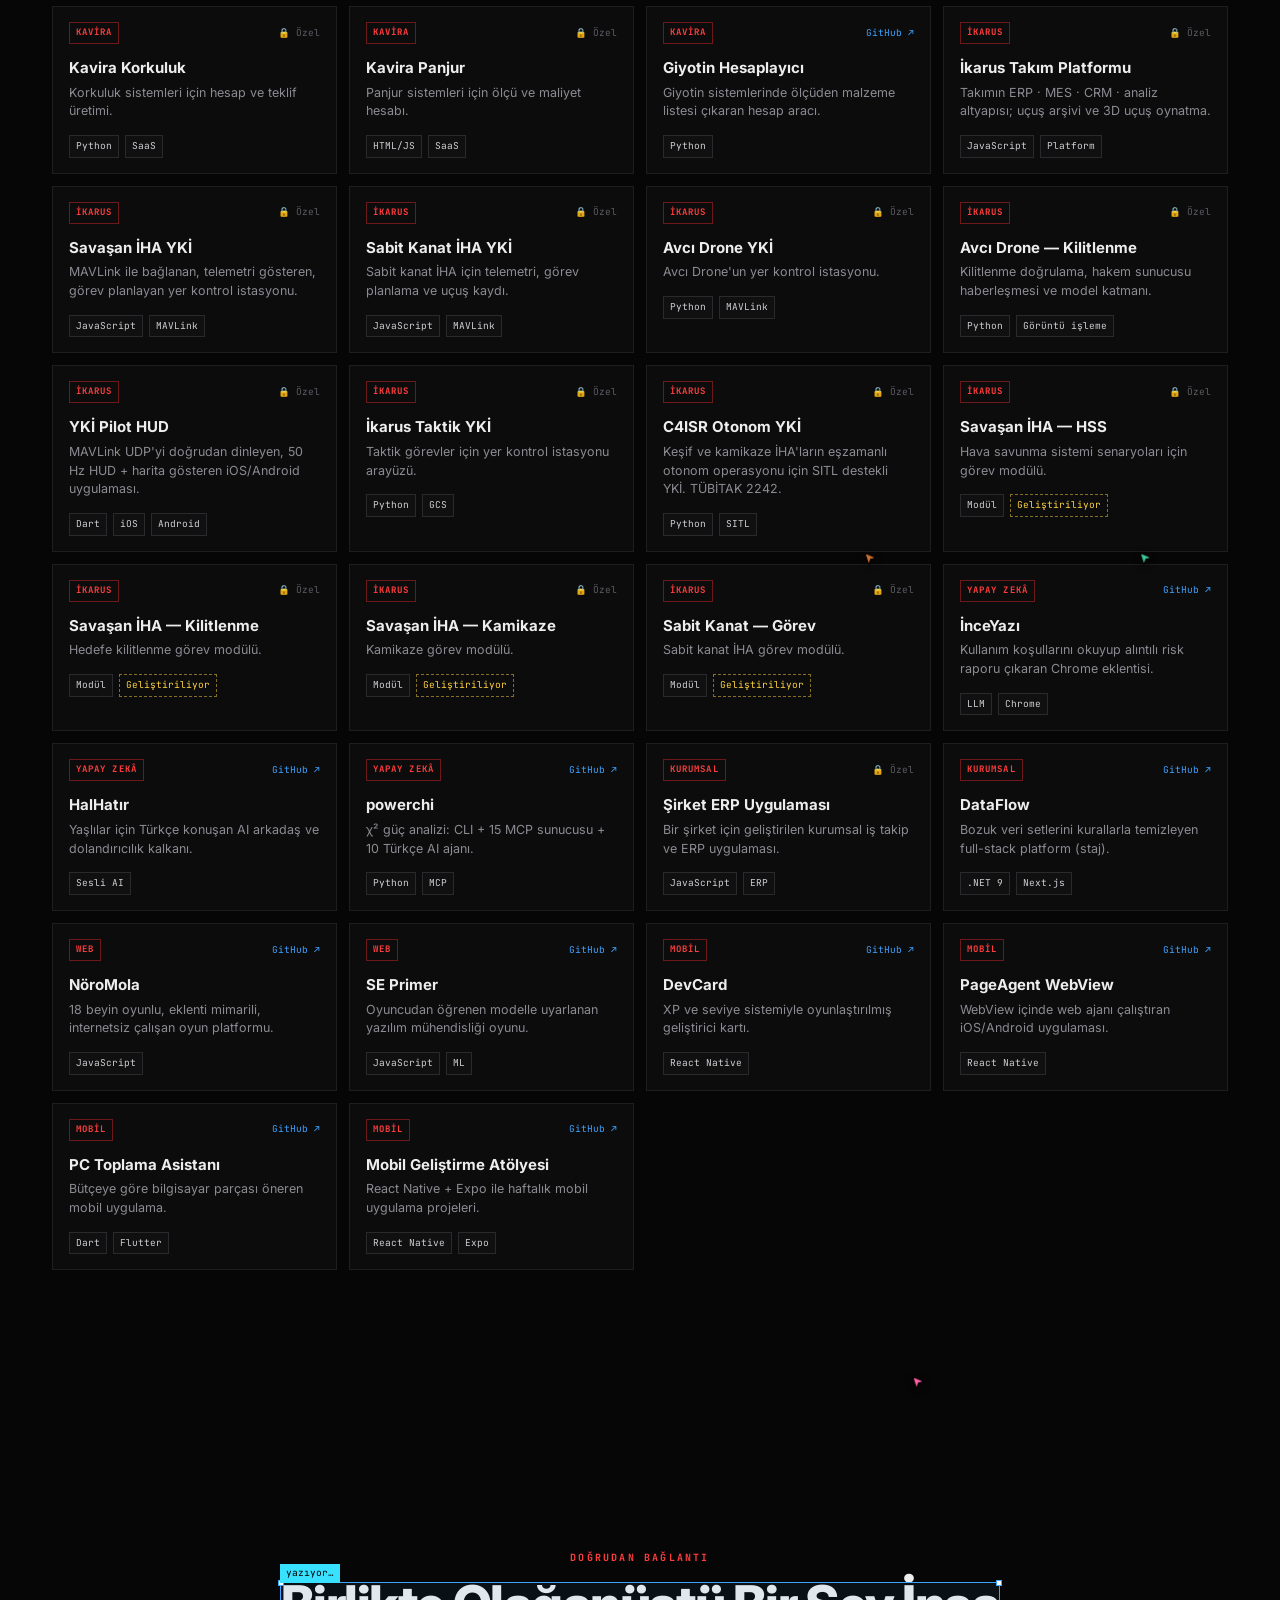
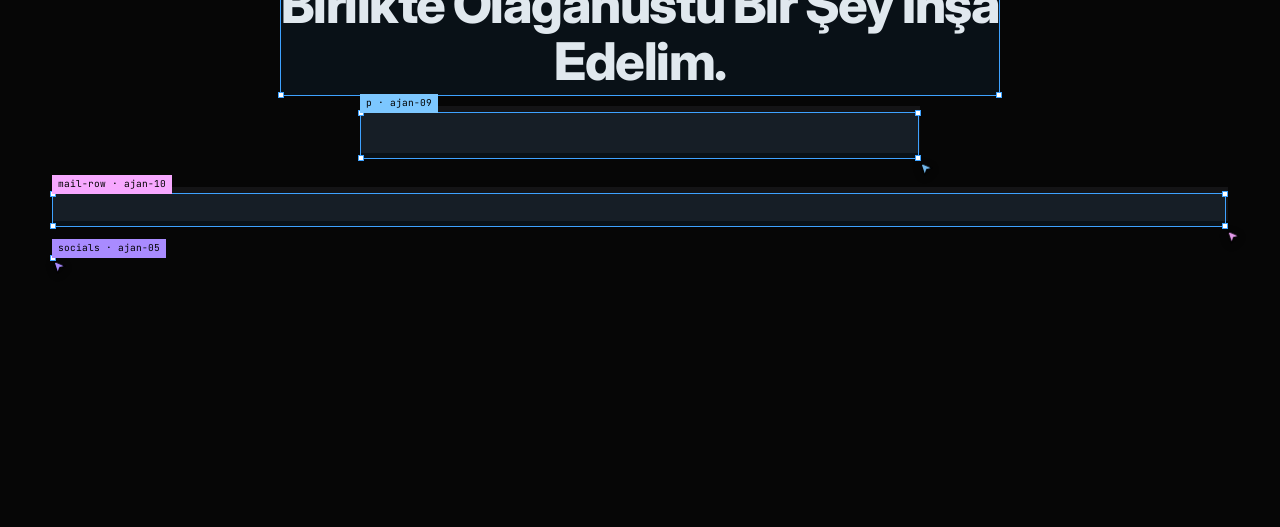
==== commit 2c1479f4: "Açılış: hayalet yığınını kaldır, çıplak HTML sönsün, öğeler tutulunca belirsin Co-Authored-By: Claud" ====
--- a/index.html
+++ b/index.html
@@ -69,6 +69,7 @@
 :root{--bg:#060606;--line:#1e1e21;--line2:#2a2a2e;--mute:#8b8b92;--dim:#5c5c63;--red:#ff3d3d;--red2:#e3262d;--blue:#3ea2ff;--green:#3dff8f;--mono:'JetBrains Mono',ui-monospace,monospace}
 body{transition:background-color 1.1s ease,color 1.1s ease}
 html.boot #codeport{display:none}
+html.raw-fade main,html.raw-fade nav{opacity:0;transition:opacity .3s ease}
 .ruler{display:none!important}
 .grabbed{outline:1px dashed rgba(62,162,255,.75);outline-offset:5px;box-shadow:0 24px 60px rgba(0,0,0,.45)}
 .status{transition:opacity .5s}.status.idle{opacity:.35}.status.idle:hover{opacity:1}
@@ -977,7 +978,7 @@
   function applyCss(now) {
     const first = heroItems.map(el => el.getBoundingClientRect());
     cssMain.media = 'all';
-    root.classList.remove('boot', 'boot-blank');
+    root.classList.remove('boot', 'boot-blank', 'raw-fade');
     nav.classList.add('on');
     heroItems.forEach(el => { el.style.transition = 'none'; el.classList.add('built'); });
     void document.body.offsetHeight; // yeni yerleşimi hesaplat
@@ -988,7 +989,7 @@
       const fy = Math.max(-60, Math.min(innerHeight + 40, first[k].top));
       el.__drag = { dx: first[k].left - last.left, dy: fy - last.top, base };
       el.style.transform = `translate(${el.__drag.dx}px,${el.__drag.dy}px)${base}`;
-      el.style.opacity = '.14';
+      el.style.opacity = '0';
     });
     dragQ = heroItems.slice();
     stage = 'build'; stageT = now; t0 = now; doneAt = null;
@@ -1031,6 +1032,7 @@
       curtain.style.top = (ease(p) * (innerHeight + 4)) + 'px';
       if (p >= 1) stage = 'raw';
     }
+    if (stage === 'raw' && t >= 2600) root.classList.add('raw-fade'); // çıplak HTML yumuşakça söner
     if (stage === 'raw' && t >= 2950) applyCss(now);
     const scanY = stage === 'html' ? parseFloat(curtain.style.top) || 0 : null;
     for (const a of agents) {
@@ -1081,8 +1083,8 @@
     const ring = (queue.length || dragQ.length || jobs.length) ? null : ctaTarget();
     let freeIdx = 0;
     for (const a of agents) {
-      if (!a.task && dragQ.length && dragging < 3 && now >= nextDrag) {
-        const el = dragQ.shift(); dragging++; nextDrag = now + 170;
+      if (!a.task && dragQ.length && dragging < 2 && now >= nextDrag) {
+        const el = dragQ.shift(); dragging++; nextDrag = now + 210;
         a.task = { el, drag: true, phase: 'grab', t: now };
       } else if (!a.task && queue.length) {
         let k = queue.findIndex(e => { const q = e.getBoundingClientRect(); return q.top < innerHeight && q.bottom > 0; });
@@ -1206,7 +1208,7 @@
     queue = []; queued = new Set(); dragQ = []; jobs = []; built = 0; termStep = 0; dragging = 0; nextDrag = 0; queuedAt.clear();
     term.innerHTML = ''; curtain.style.top = '0px';
     cssMain.media = 'not all';
-    root.classList.remove('boot-done'); root.classList.add('boot', 'boot-blank');
+    root.classList.remove('boot-done', 'raw-fade'); root.classList.add('boot', 'boot-blank');
     window.scrollTo({ top: 0, behavior: 'instant' });
     stage = 'blank'; stageT = performance.now();
   });
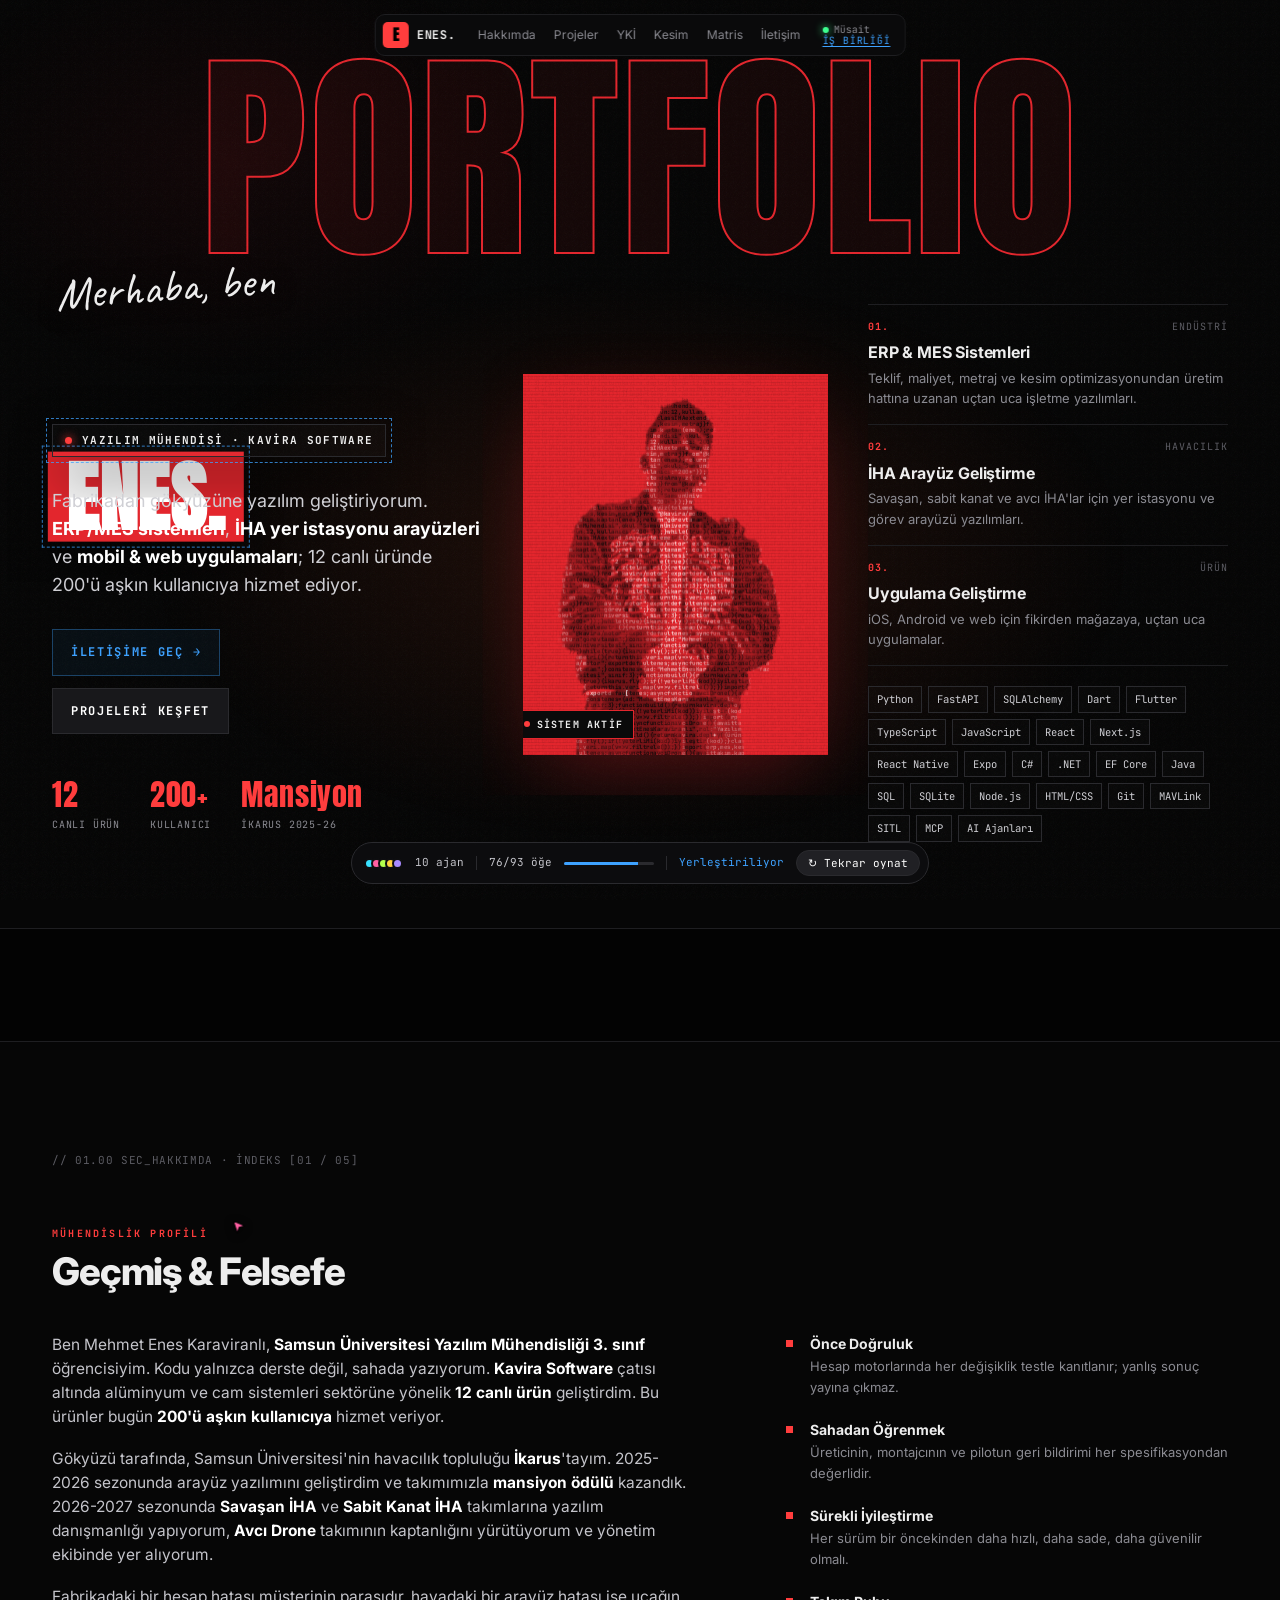
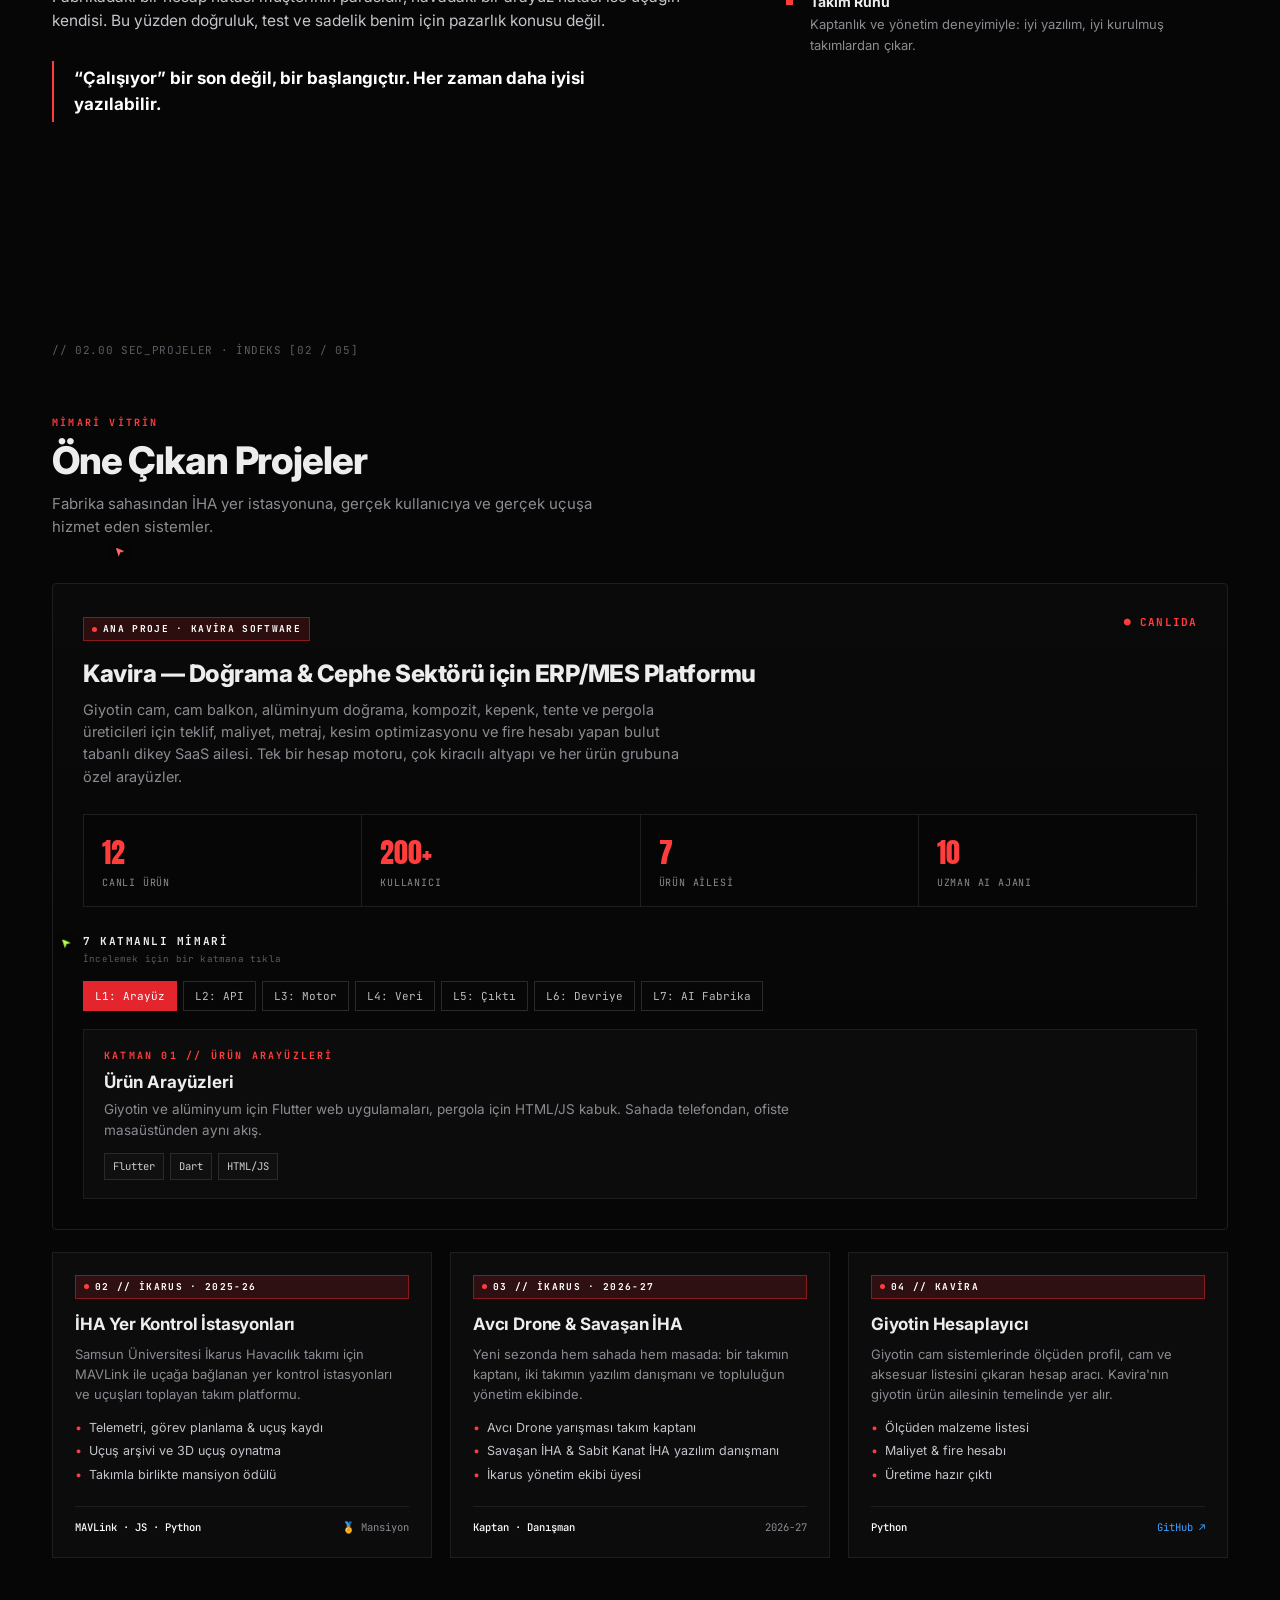
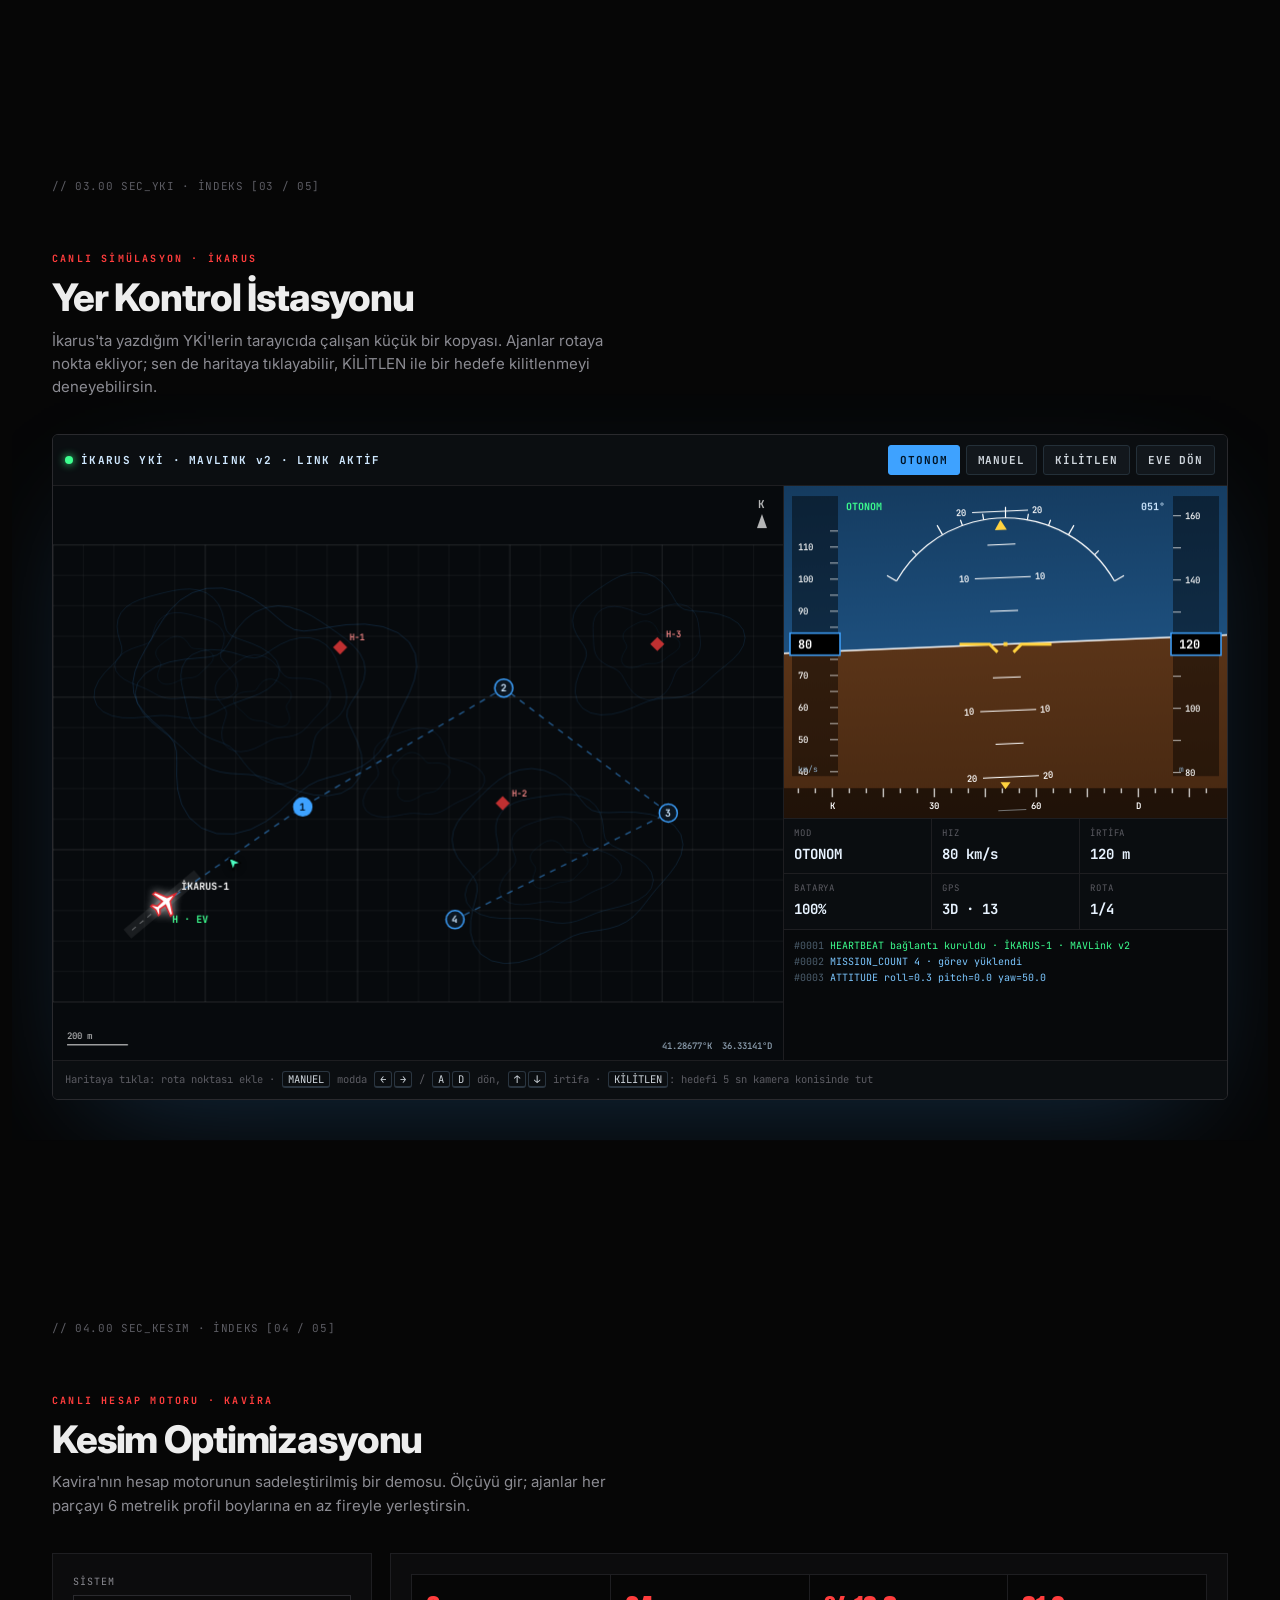
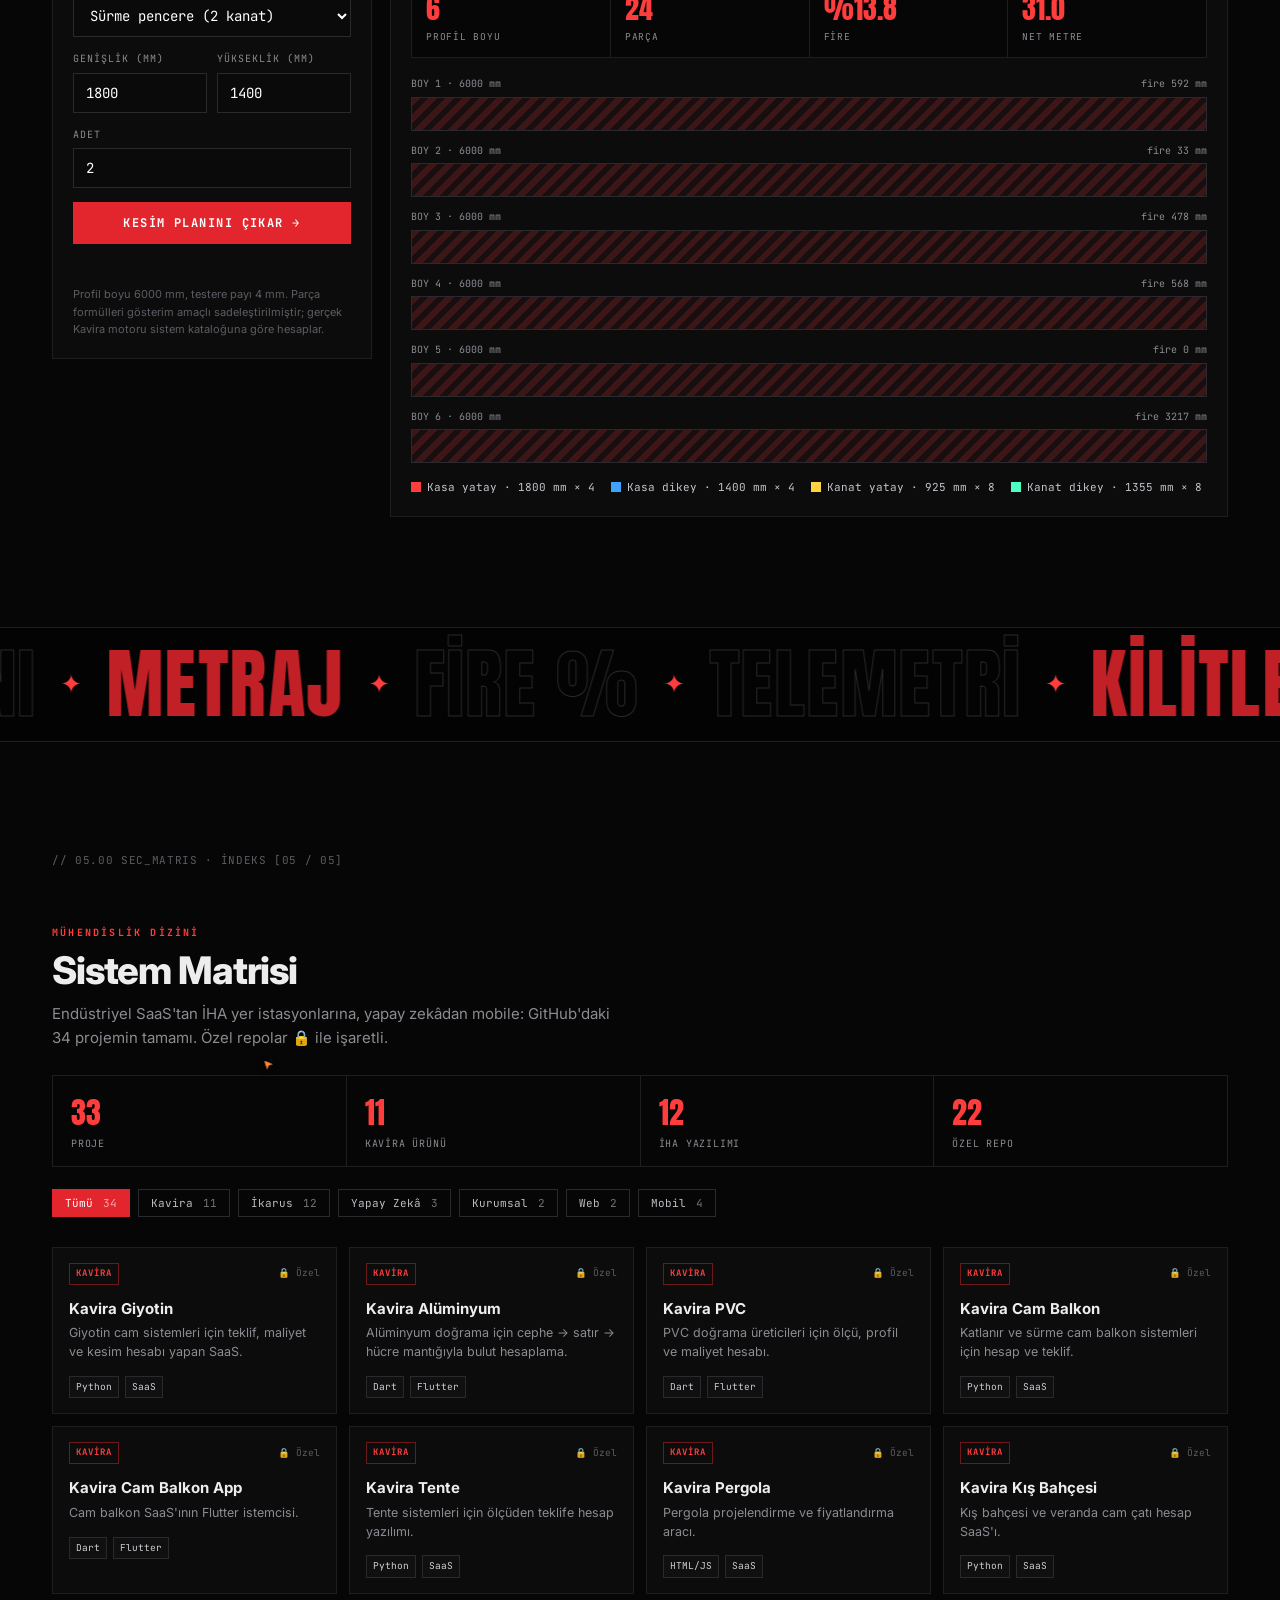
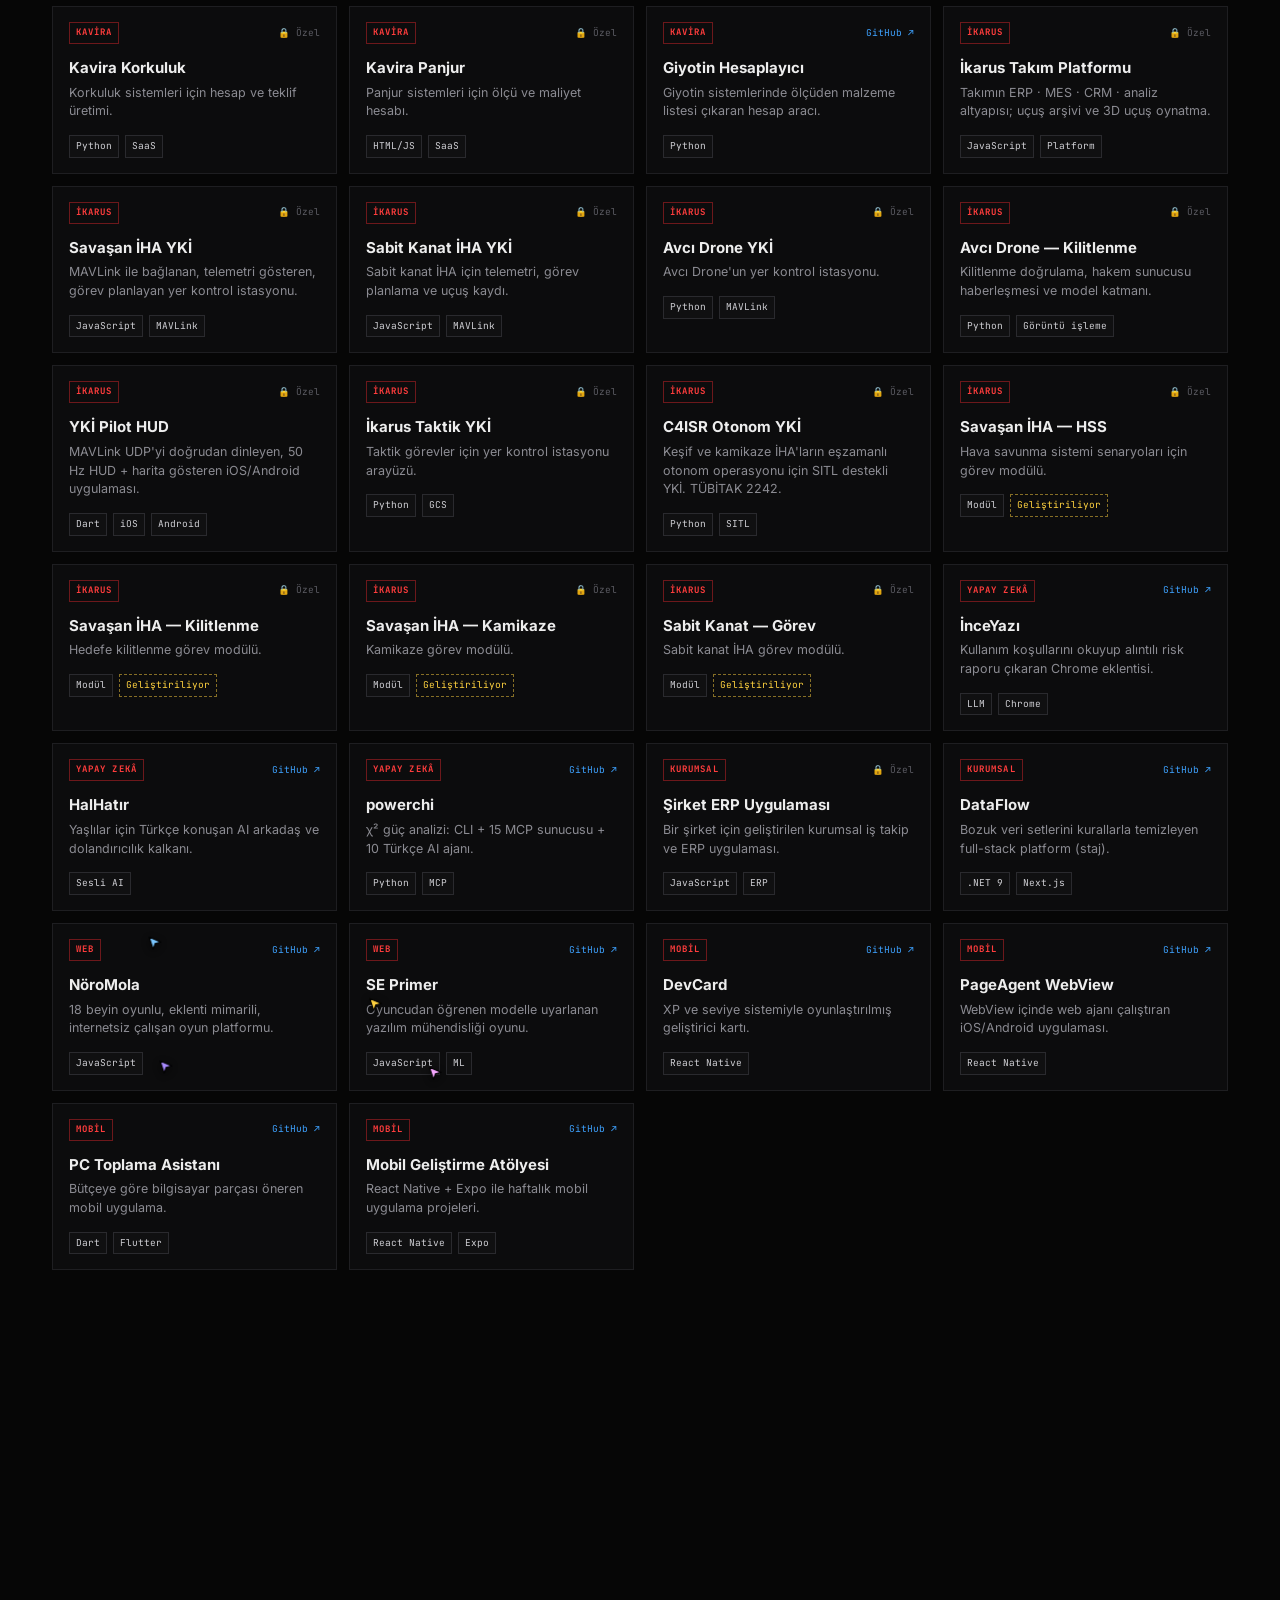
==== commit c9353429: "Açılışı hızlandır (~4 sn) ve kaydır/tıkla ile atlamayı ekle Co-Authored-By: Claude Opus 5.5 <noreply" ====
--- a/index.html
+++ b/index.html
@@ -966,12 +966,12 @@
     const d = document.createElement('div'); d.innerHTML = html; term.append(d);
   }
   const TERM = [
-    [80,   () => termLine('<span class="req">›</span> GET / HTTP/2 · eneskaraviranli.codes')],
-    [520,  () => termLine(`<span class="ok">‹ 200</span> index.html · ${Math.round(document.documentElement.outerHTML.length / 1024)} KB`)],
-    [1000, () => termLine(`<span class="req">›</span> HTML ayrıştırılıyor · ${document.getElementsByTagName('*').length} düğüm`)],
-    [2350, () => termLine('<span class="req">›</span> GET /style.css')],
-    [2750, () => termLine(`<span class="ok">‹ 200</span> style.css · ${Math.round(cssMain.textContent.length / 1024)} KB`)],
-    [2950, () => termLine('<span class="req">›</span> CSS uygulanıyor · ajanlar yerleştiriyor…')],
+    [60,   () => termLine('<span class="req">›</span> GET / HTTP/2 · eneskaraviranli.codes')],
+    [300,  () => termLine(`<span class="ok">‹ 200</span> index.html · ${Math.round(document.documentElement.outerHTML.length / 1024)} KB`)],
+    [560,  () => termLine(`<span class="req">›</span> HTML ayrıştırılıyor · ${document.getElementsByTagName('*').length} düğüm`)],
+    [1300, () => termLine('<span class="req">›</span> GET /style.css')],
+    [1500, () => termLine(`<span class="ok">‹ 200</span> style.css · ${Math.round(cssMain.textContent.length / 1024)} KB`)],
+    [1700, () => termLine('<span class="req">›</span> CSS uygulanıyor · ajanlar yerleştiriyor…')],
   ];
 
   /* ---- CSS'i aç: FLIP — öğeler çıplak HTML'deki yerinde kalsın, ajanlar taşısın ---- */
@@ -996,6 +996,21 @@
     sections.forEach(s => io.observe(s));
   }
 
+  function skipIntro() {
+    if (root.classList.contains('boot-done')) return;
+    if (stage !== 'build') { curtain.style.top = (innerHeight + 4) + 'px'; applyCss(performance.now()); }
+    const moving = agents.filter(a => a.task && a.task.drag && a.task.phase !== 'hold');
+    dragQ.concat(moving.map(a => a.task.el)).forEach(el => {
+      el.style.transform = ''; el.style.opacity = ''; el.classList.remove('grabbed'); delete el.__drag; built++;
+    });
+    moving.forEach(a => { a.task = null; });
+    dragQ = []; dragging = 0;
+  }
+  ['wheel', 'touchstart', 'keydown', 'pointerdown'].forEach(ev => addEventListener(ev, e => {
+    if (e.target && e.target.closest && e.target.closest('#replay')) return;
+    skipIntro();
+  }, { passive: true }));
+
   function ctaTarget() {
     const cta = $('cta'), r = cta.getBoundingClientRect();
     if (r.bottom < 0 || r.top > innerHeight) return null;
@@ -1025,15 +1040,15 @@
   function bootTick(now) {
     const t = now - stageT;
     while (termStep < TERM.length && t >= TERM[termStep][0]) TERM[termStep++][1]();
-    if (stage === 'blank' && t >= 900) { stage = 'html'; root.classList.remove('boot-blank'); }
+    if (stage === 'blank' && t >= 500) { stage = 'html'; root.classList.remove('boot-blank'); }
     if (stage === 'html') {
       // beyaz perde yukarıdan aşağı çekilir: çıplak HTML satır satır "yüklenir"
-      const p = Math.min(1, (t - 900) / 1300);
+      const p = Math.min(1, (t - 500) / 800);
       curtain.style.top = (ease(p) * (innerHeight + 4)) + 'px';
       if (p >= 1) stage = 'raw';
     }
-    if (stage === 'raw' && t >= 2600) root.classList.add('raw-fade'); // çıplak HTML yumuşakça söner
-    if (stage === 'raw' && t >= 2950) applyCss(now);
+    if (stage === 'raw' && t >= 1450) root.classList.add('raw-fade'); // çıplak HTML yumuşakça söner
+    if (stage === 'raw' && t >= 1700) applyCss(now);
     const scanY = stage === 'html' ? parseFloat(curtain.style.top) || 0 : null;
     for (const a of agents) {
       if (scanY !== null) {
@@ -1083,8 +1098,8 @@
     const ring = (queue.length || dragQ.length || jobs.length) ? null : ctaTarget();
     let freeIdx = 0;
     for (const a of agents) {
-      if (!a.task && dragQ.length && dragging < 2 && now >= nextDrag) {
-        const el = dragQ.shift(); dragging++; nextDrag = now + 210;
+      if (!a.task && dragQ.length && dragging < 6 && now >= nextDrag) {
+        const el = dragQ.shift(); dragging++; nextDrag = now + 110;
         a.task = { el, drag: true, phase: 'grab', t: now };
       } else if (!a.task && queue.length) {
         let k = queue.findIndex(e => { const q = e.getBoundingClientRect(); return q.top < innerHeight && q.bottom > 0; });
@@ -1102,14 +1117,14 @@
           // öğenin şu anki (çıplak HTML'deki) köşesine git
           const r = tk.el.getBoundingClientRect();
           a.tx = r.left + scrollX + 10; a.ty = r.top + scrollY + 10;
-          a.x += (a.tx - a.x) * .2; a.y += (a.ty - a.y) * .2;
-          if (Math.hypot(a.tx - a.x, a.ty - a.y) < 4 || now - tk.t > 650) {
+          a.x += (a.tx - a.x) * .32; a.y += (a.ty - a.y) * .32;
+          if (Math.hypot(a.tx - a.x, a.ty - a.y) < 6 || now - tk.t > 300) {
             const d = tk.el.__drag, box = docRect(tk.el);
             tk.last = { x: box.x - d.dx, y: box.y - d.dy };
             tk.el.classList.add('grabbed');
             tk.el.style.transition = 'opacity .3s ease';
             tk.el.style.opacity = '1';
-            tk.phase = 'drag'; tk.t = now; tk.dur = 650 + Math.min(450, Math.hypot(d.dx, d.dy) * .35);
+            tk.phase = 'drag'; tk.t = now; tk.dur = 380 + Math.min(220, Math.hypot(d.dx, d.dy) * .18);
           }
         } else if (tk.phase === 'drag') {
           const d = tk.el.__drag, p = Math.min(1, (now - tk.t) / tk.dur), e = easeOut(p);
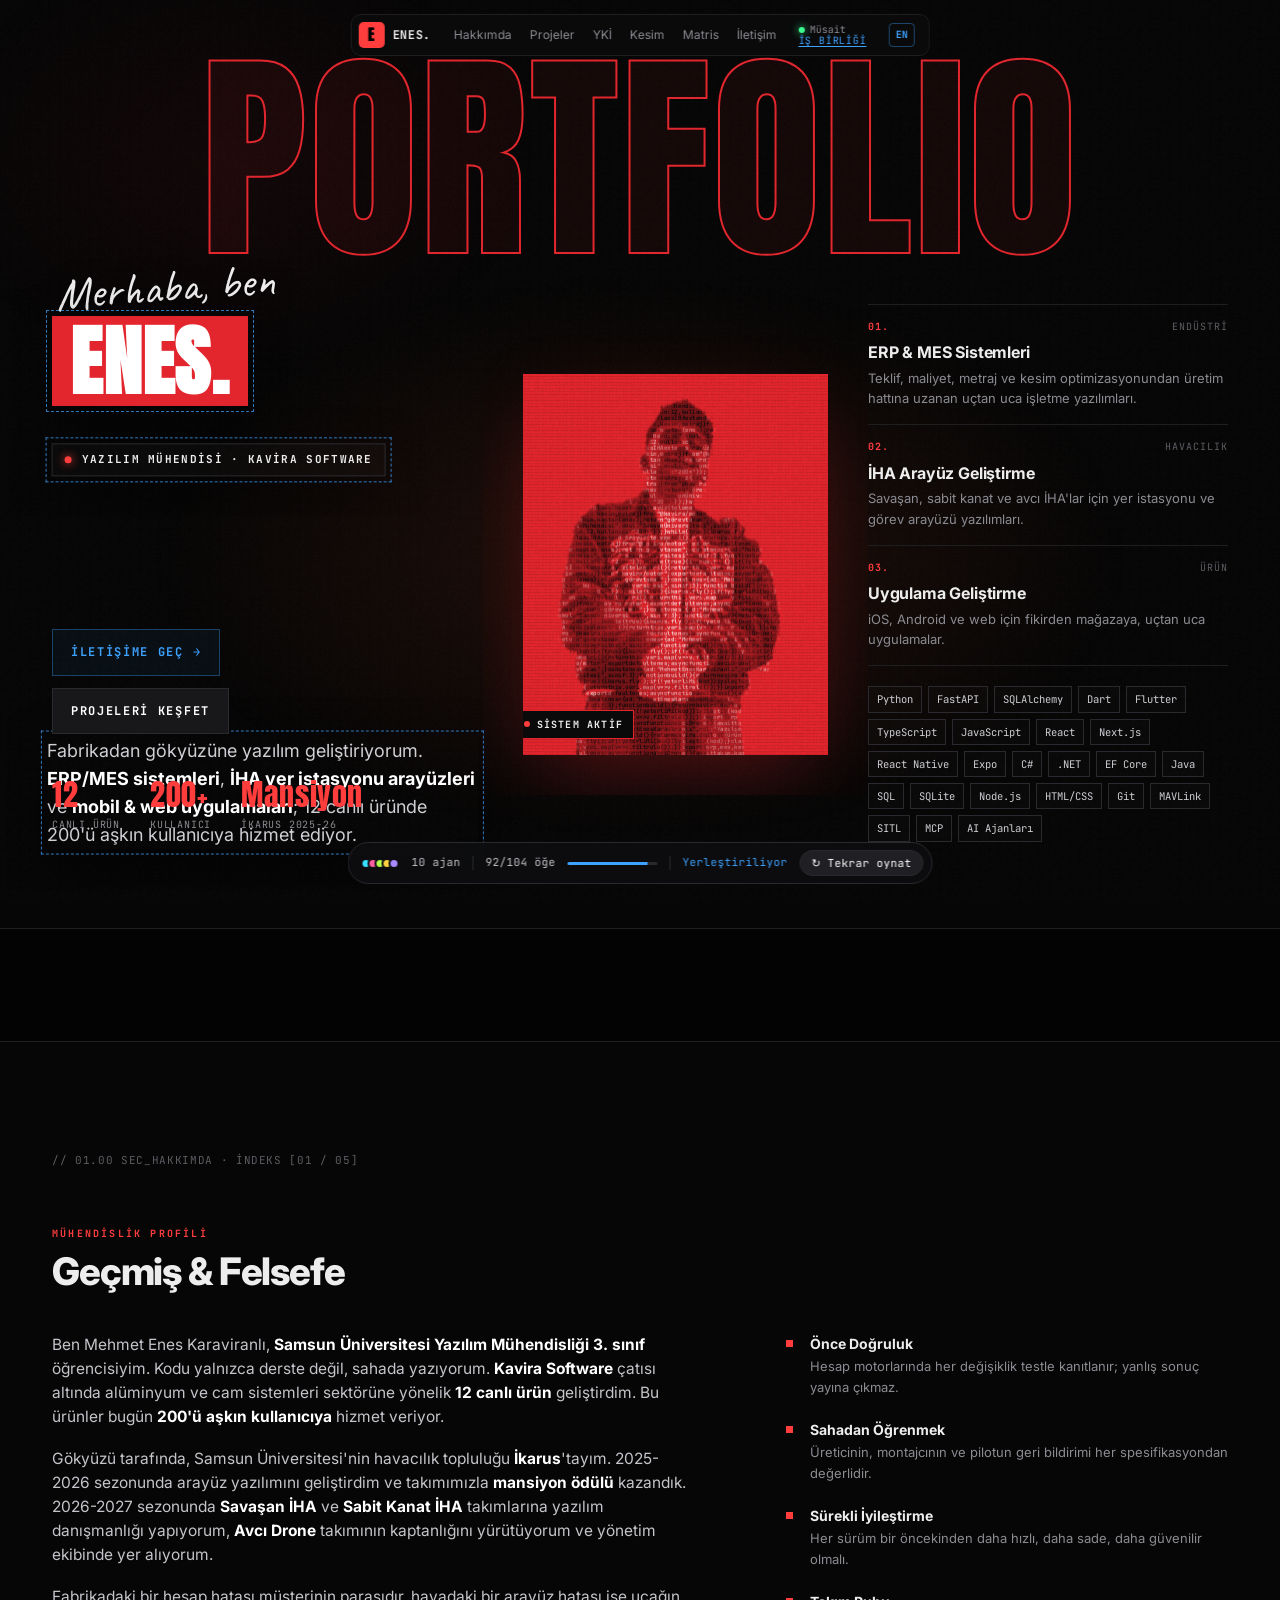
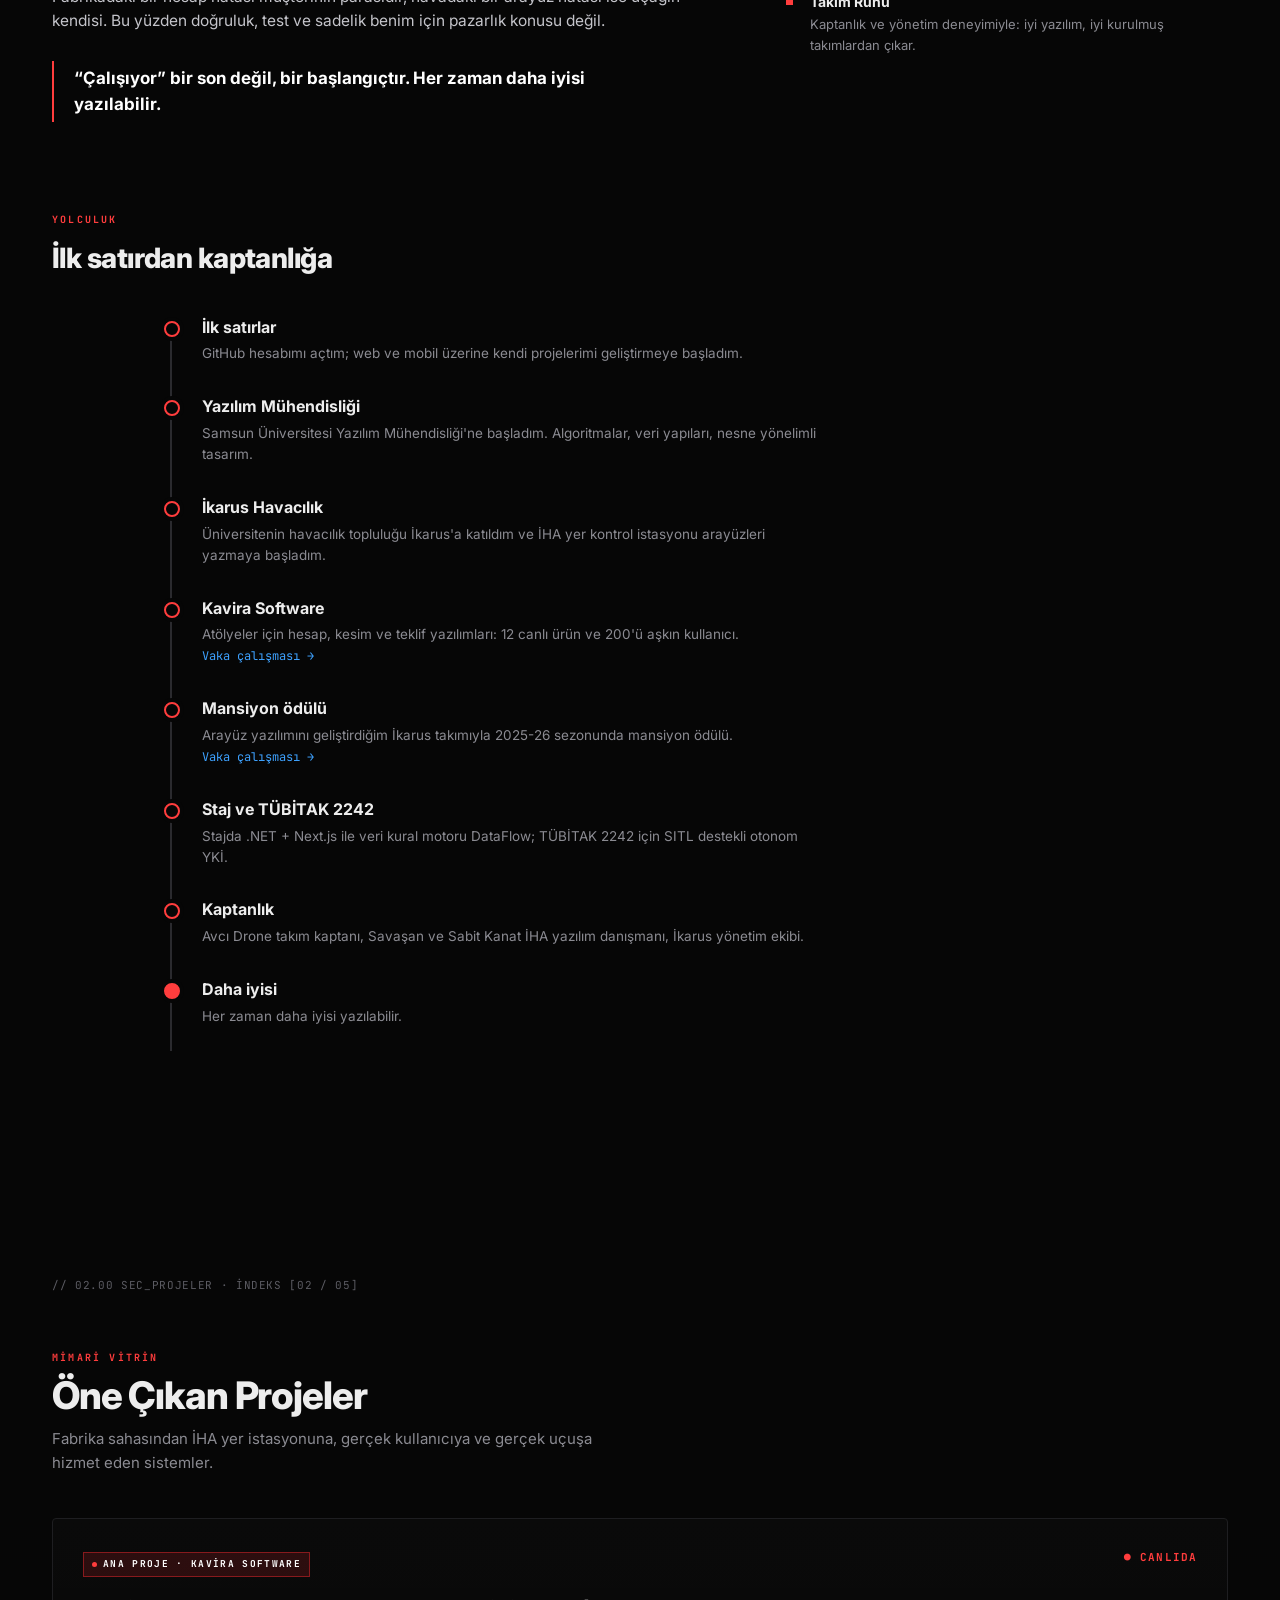
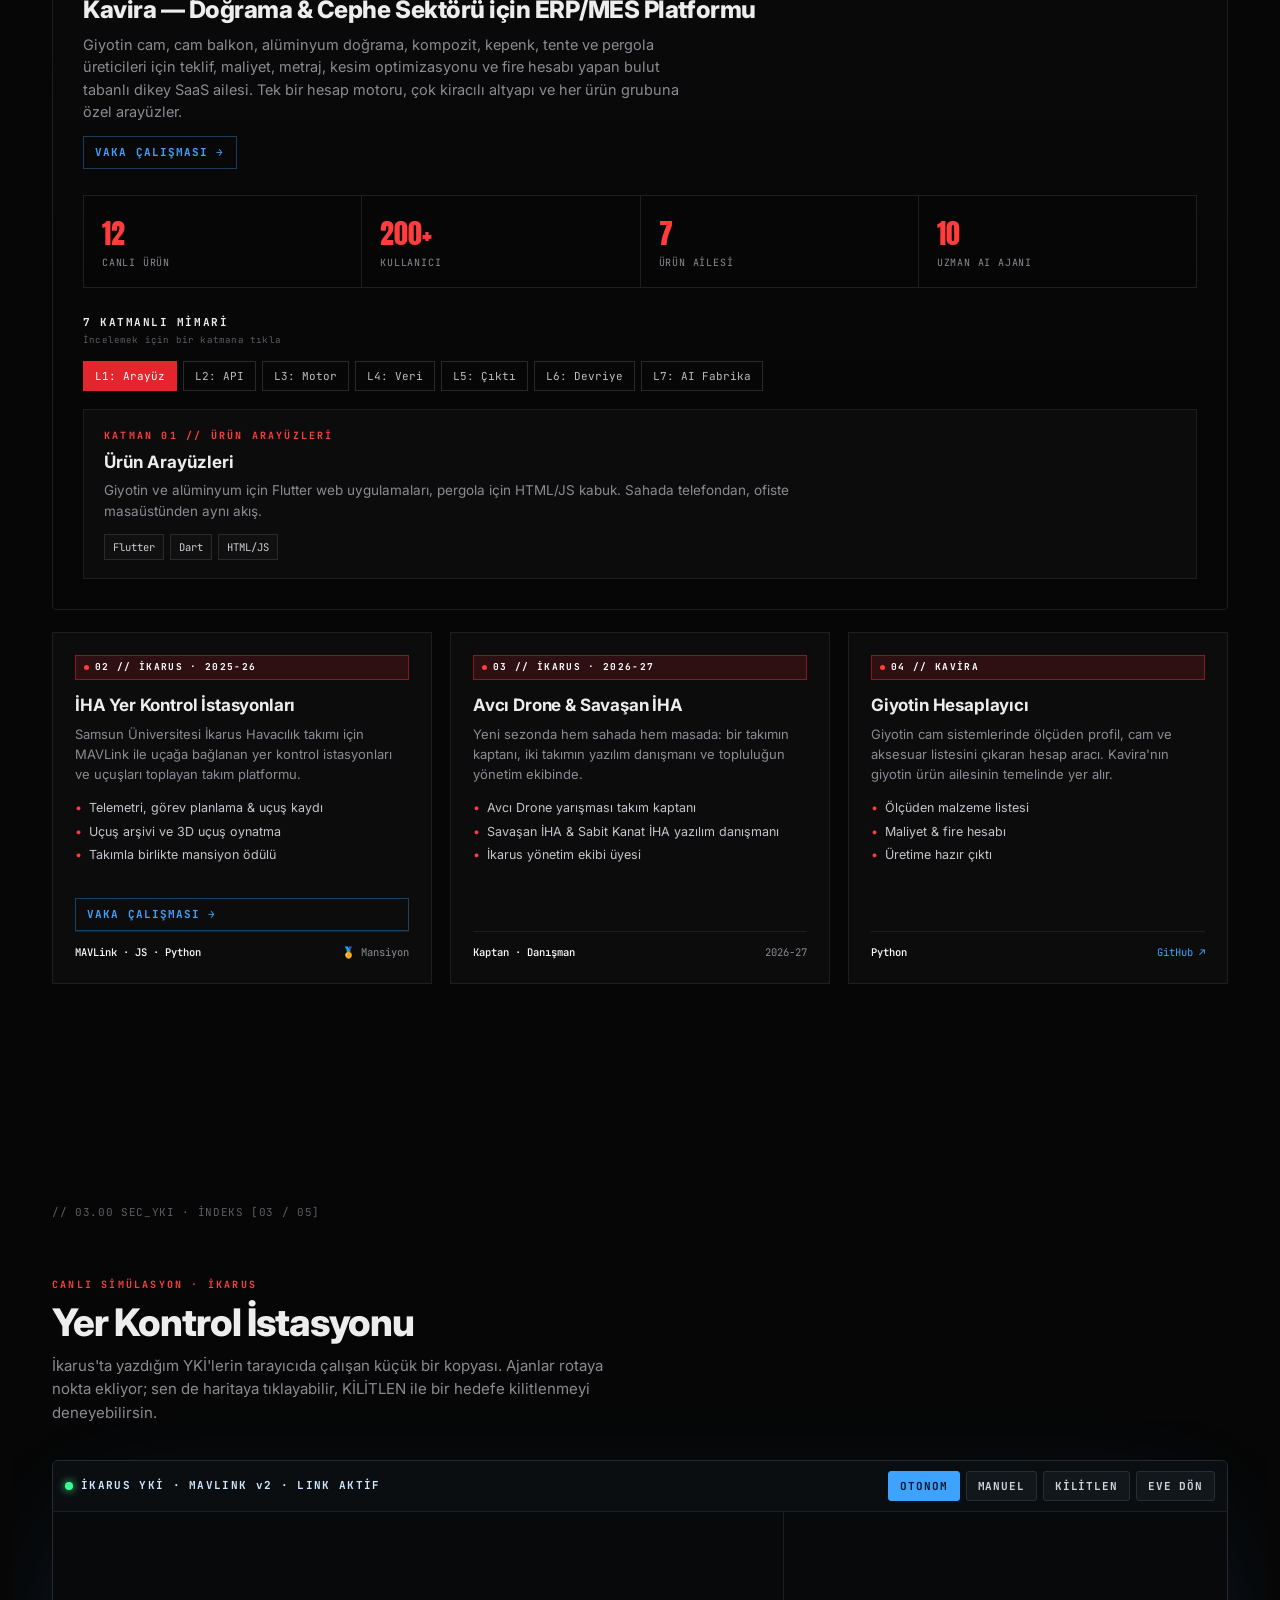
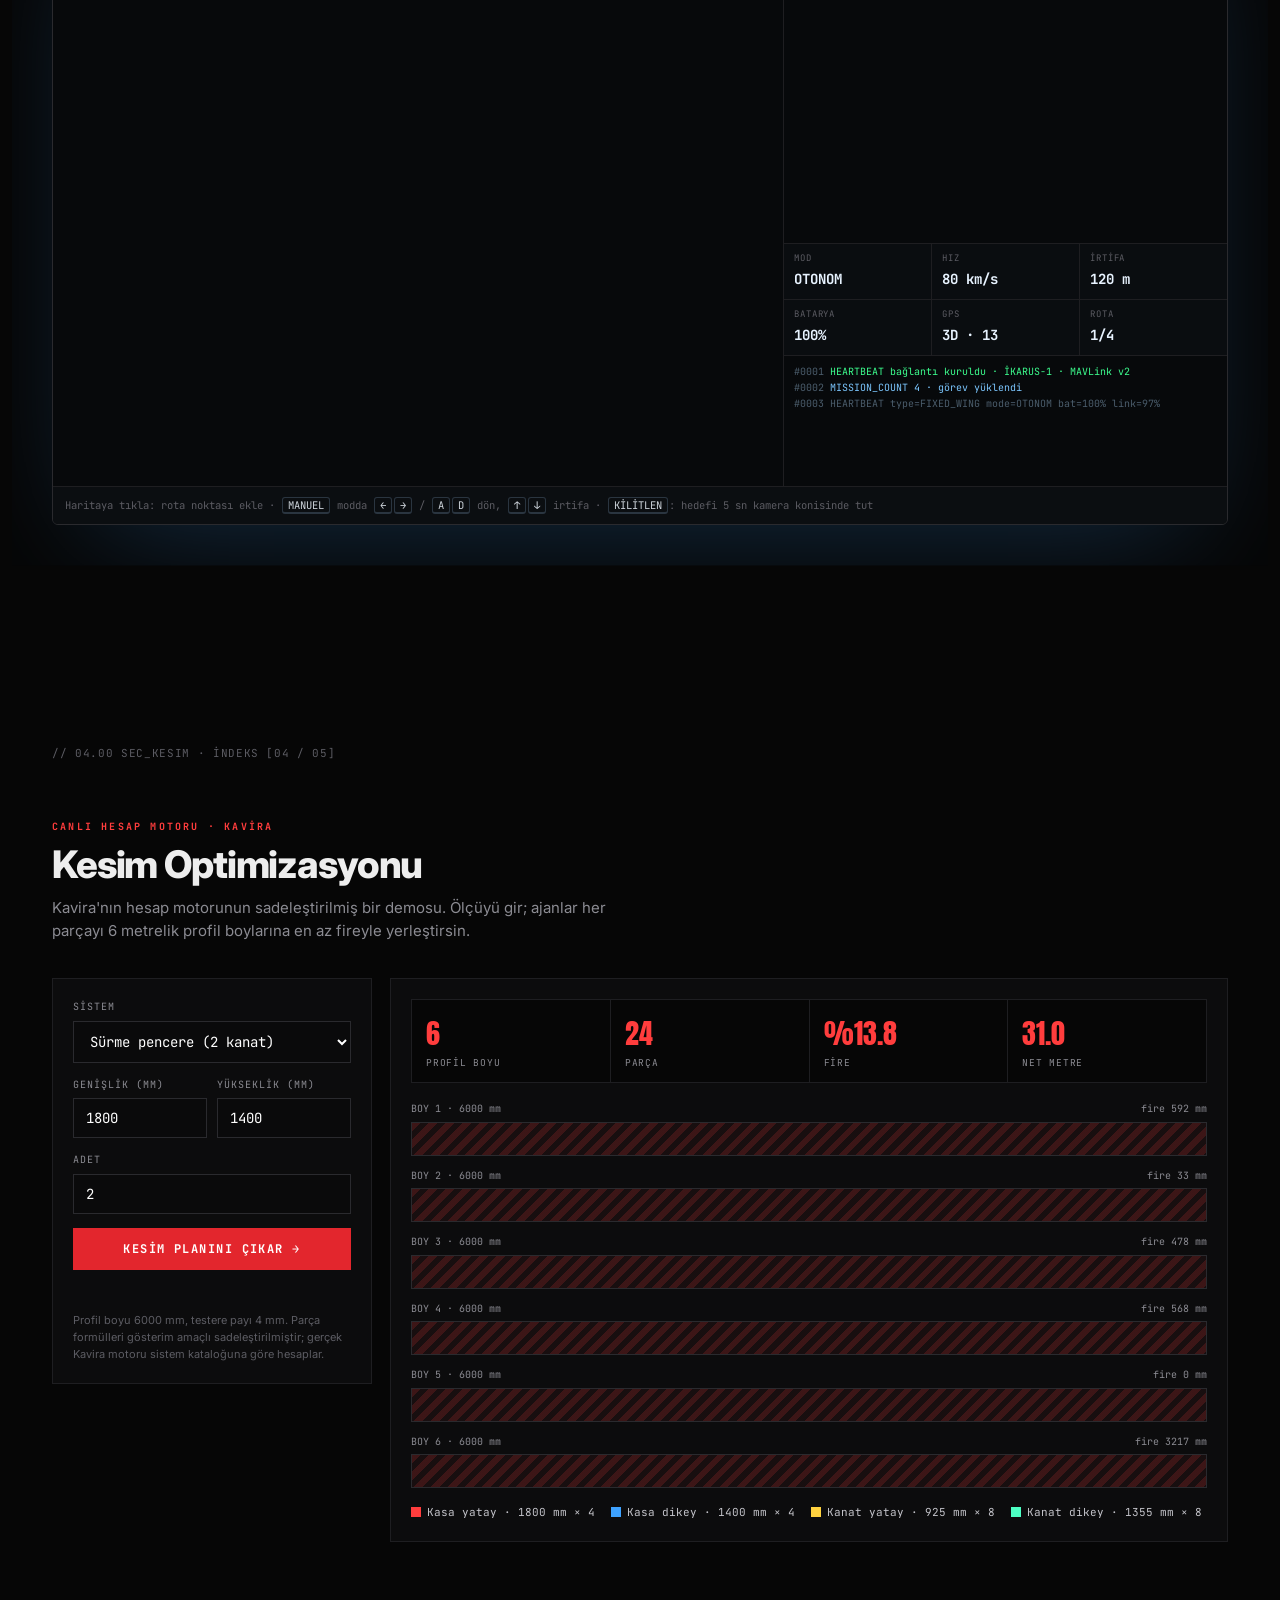
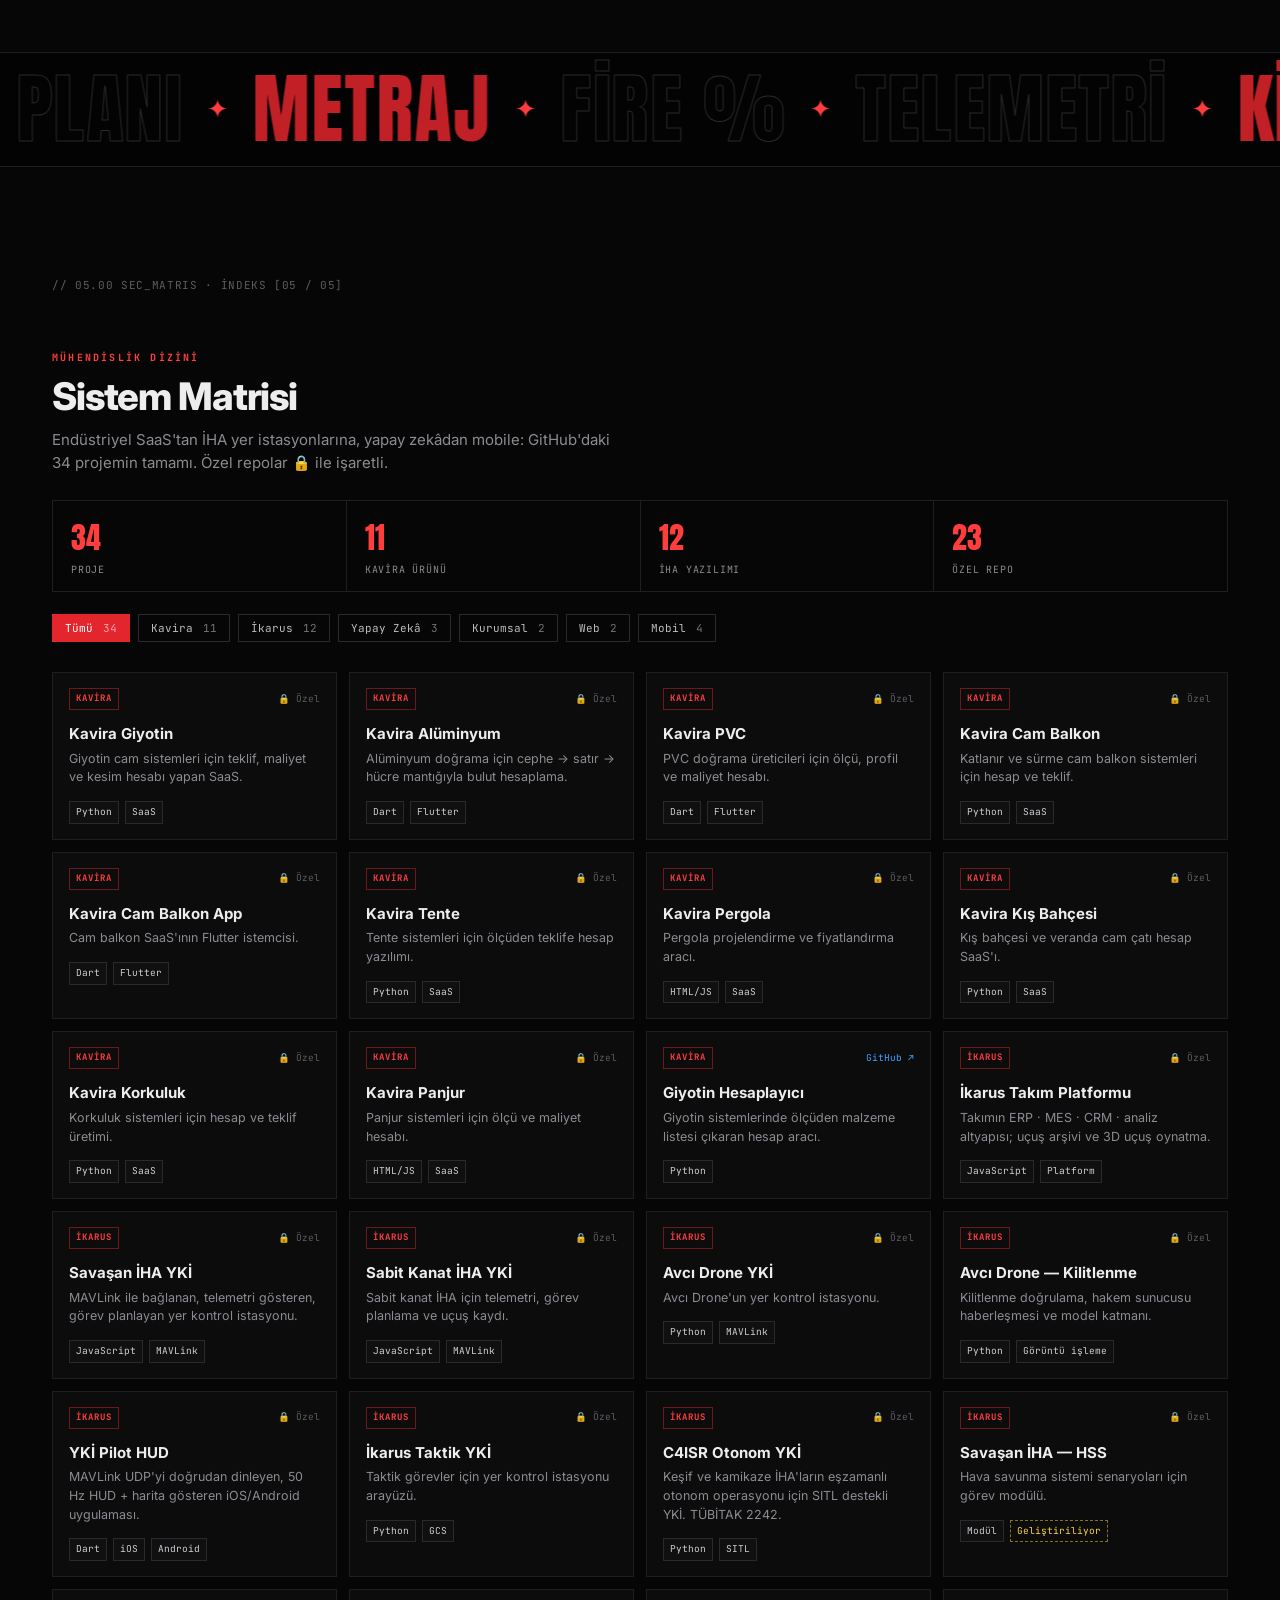
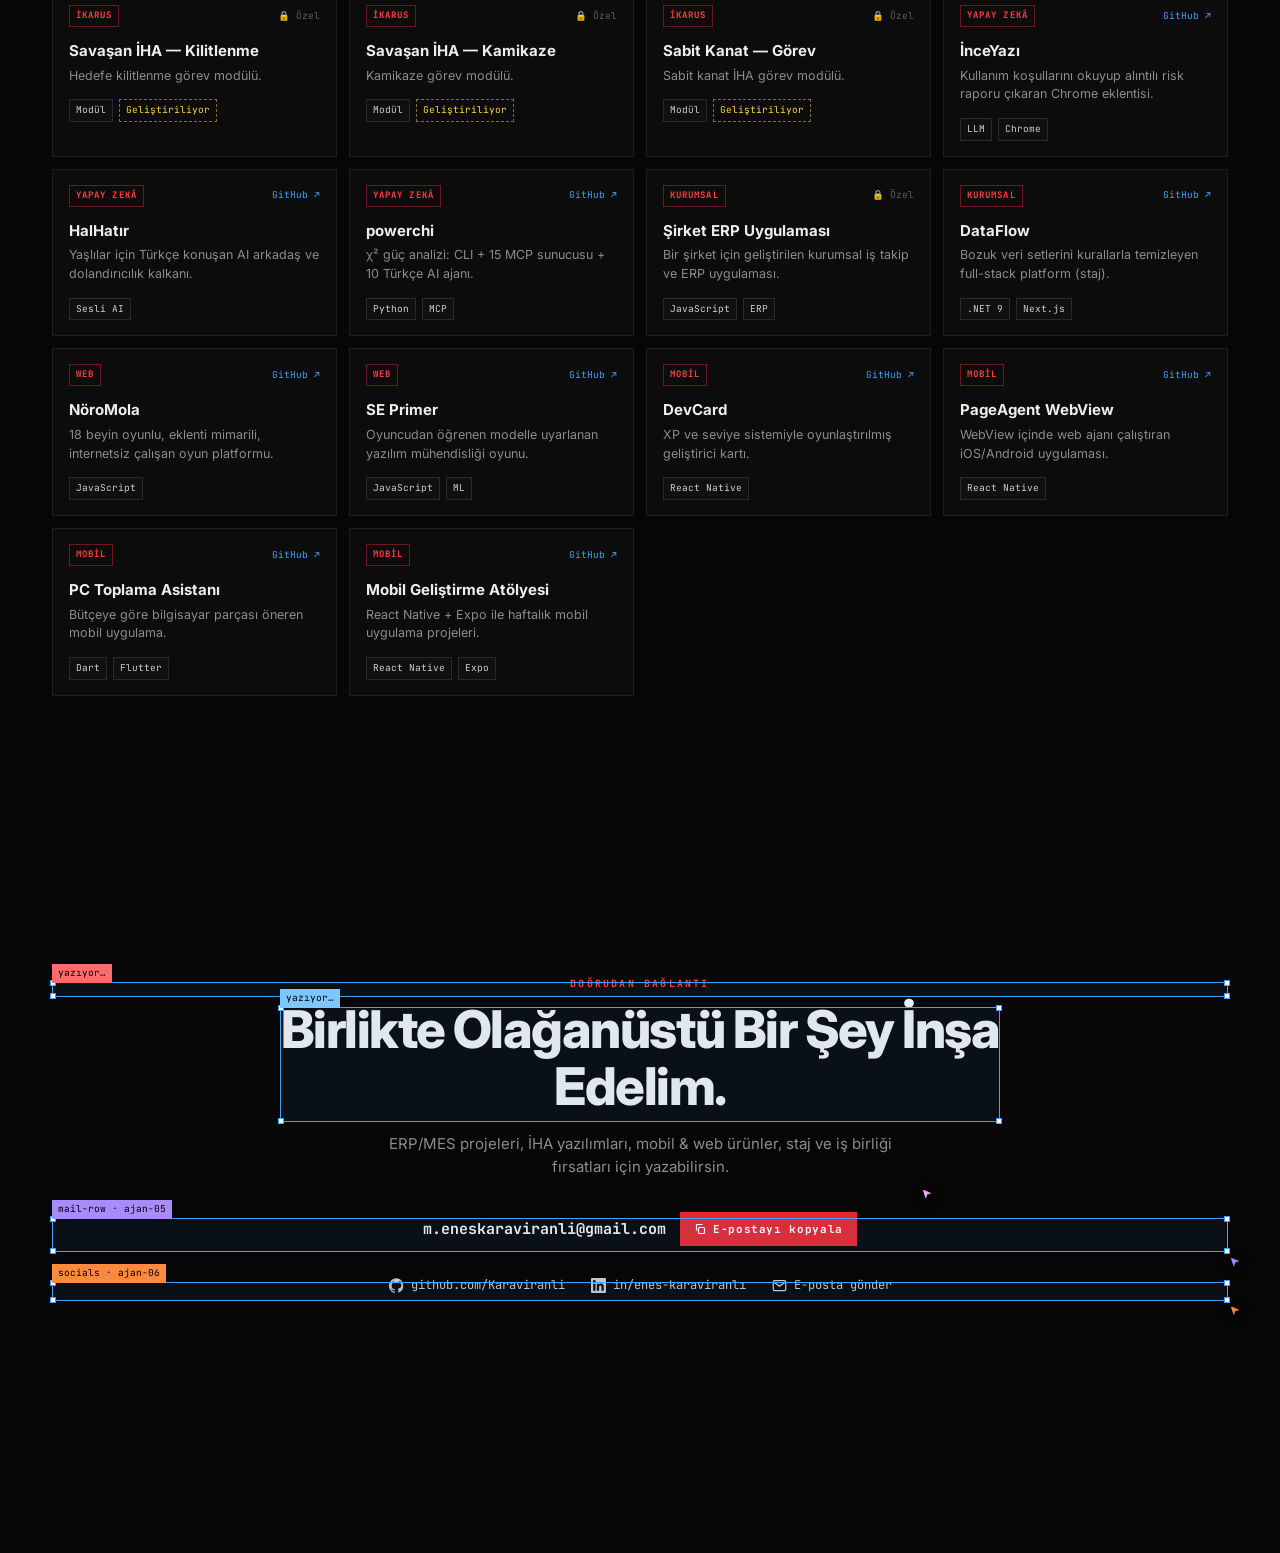
==== commit d34e1d3f: "Zaman çizelgesi, Kavira ve İkarus vaka sayfaları, İngilizce sürüm - Hakkımda altına kaydırdıkça dola" ====
--- a/index.html
+++ b/index.html
@@ -6,6 +6,9 @@
 <title>Mehmet Enes Karaviranlı — Yazılım Mühendisi</title>
 <meta name="description" content="Mehmet Enes Karaviranlı — Yazılım Mühendisi. Kavira Software ERP/MES ürünleri, İkarus İHA arayüz yazılımları, mobil ve web uygulamaları.">
 <link rel="canonical" href="https://eneskaraviranli.codes/">
+<link rel="alternate" hreflang="tr" href="https://eneskaraviranli.codes/">
+<link rel="alternate" hreflang="en" href="https://eneskaraviranli.codes/en/">
+<link rel="alternate" hreflang="x-default" href="https://eneskaraviranli.codes/">
 <meta name="author" content="Mehmet Enes Karaviranlı">
 <meta name="robots" content="index, follow">
 <meta property="og:type" content="profile">
@@ -344,6 +347,27 @@
 #ruler-mark{left:0;width:16px;height:4px;background:var(--red)!important;box-shadow:0 0 10px var(--red)}
 
 
+.lang{font-family:var(--mono);font-size:10px;font-weight:700;color:var(--blue);text-decoration:none;border:1px solid rgba(62,162,255,.4);padding:3px 6px;border-radius:4px}
+.lang:hover{background:rgba(62,162,255,.12)}
+
+/* ---------- ZAMAN ÇİZELGESİ ---------- */
+.tl-head{margin-top:90px}
+.tl-title{font-size:clamp(22px,2.4vw,28px);font-weight:800;letter-spacing:-.02em}
+.tl{position:relative;margin-top:34px;padding-left:150px}
+.tl-line{position:absolute;left:118px;top:6px;bottom:6px;width:2px;background:var(--line2)}
+.tl-line i{position:absolute;left:0;top:0;width:100%;height:0;background:linear-gradient(var(--red),var(--red2));box-shadow:0 0 12px var(--red)}
+.tl-item{position:relative;display:flex;gap:0;padding:0 0 30px}
+.tl-item::before{content:"";position:absolute;left:-38px;top:6px;width:12px;height:12px;border-radius:50%;background:var(--bg);border:2px solid var(--red);box-shadow:0 0 0 4px var(--bg)}
+.tl-item.now::before{background:var(--red);animation:blink 1.4s infinite}
+.tl-y{position:absolute;left:-150px;width:96px;text-align:right;font-family:var(--cond);font-size:24px;line-height:1;color:var(--red)}
+.tl-item.now .tl-y{font-size:18px;color:var(--mute);padding-top:3px}
+.tl-c h4{font-size:16px;font-weight:700;margin-bottom:4px}
+.tl-c p{font-size:13.5px;color:var(--mute);max-width:620px;margin:0}
+.tl-c a{color:var(--blue);font-family:var(--mono);font-size:12px;white-space:nowrap}
+.case-link{display:inline-block;margin-top:12px;font-family:var(--mono);font-size:11px;font-weight:700;letter-spacing:.1em;color:var(--blue);border:1px solid rgba(62,162,255,.35);padding:7px 11px}
+.case-link:hover{background:rgba(62,162,255,.12)}
+@media (max-width:700px){.tl{padding-left:34px}.tl-line{left:6px}.tl-item::before{left:-34px}.tl-y{position:static;display:block;width:auto;text-align:left;font-size:20px;margin-bottom:6px}.tl-item{flex-direction:column}}
+
 /* ---------- KAYAN BANTLAR ---------- */
 .marquee{position:relative;z-index:1;overflow:hidden;border-top:1px solid var(--line);border-bottom:1px solid var(--line);padding:18px 0;background:rgba(0,0,0,.35)}
 .mq-track{display:flex;align-items:center;width:max-content;will-change:transform;white-space:nowrap}
@@ -463,6 +487,7 @@
     <a href="#hakkimda">Hakkımda</a><a href="#projeler">Projeler</a><a href="#yki">YKİ</a><a href="#kesim">Kesim</a><a href="#matris">Matris</a><a href="#iletisim">İletişim</a>
   </div>
   <div class="avail" data-b><span>Müsait</span><a href="#iletisim">İŞ BİRLİĞİ</a></div>
+  <a class="lang" href="en/" hreflang="en" data-b>EN</a>
 </nav>
 
 <main id="top">
@@ -545,6 +570,22 @@
         <div class="pr" data-b><div><h4>Takım Ruhu</h4><p>Kaptanlık ve yönetim deneyimiyle: iyi yazılım, iyi kurulmuş takımlardan çıkar.</p></div></div>
       </div>
     </div>
+
+    <div class="tl-head">
+      <div class="eyebrow" data-b>Yolculuk</div>
+      <h3 class="tl-title" data-b>İlk satırdan kaptanlığa</h3>
+    </div>
+    <div class="tl" id="tl">
+      <div class="tl-line" aria-hidden="true"><i id="tl-fill"></i></div>
+      <div class="tl-item" data-b><span class="tl-y">2023</span><div class="tl-c"><h4>İlk satırlar</h4><p>GitHub hesabımı açtım; web ve mobil üzerine kendi projelerimi geliştirmeye başladım.</p></div></div>
+      <div class="tl-item" data-b><span class="tl-y">2024</span><div class="tl-c"><h4>Yazılım Mühendisliği</h4><p>Samsun Üniversitesi Yazılım Mühendisliği'ne başladım. Algoritmalar, veri yapıları, nesne yönelimli tasarım.</p></div></div>
+      <div class="tl-item" data-b><span class="tl-y">2025</span><div class="tl-c"><h4>İkarus Havacılık</h4><p>Üniversitenin havacılık topluluğu İkarus'a katıldım ve İHA yer kontrol istasyonu arayüzleri yazmaya başladım.</p></div></div>
+      <div class="tl-item" data-b><span class="tl-y">2026</span><div class="tl-c"><h4>Kavira Software</h4><p>Atölyeler için hesap, kesim ve teklif yazılımları: 12 canlı ürün ve 200'ü aşkın kullanıcı. <a href="kavira.html">Vaka çalışması →</a></p></div></div>
+      <div class="tl-item" data-b><span class="tl-y">2026</span><div class="tl-c"><h4>Mansiyon ödülü</h4><p>Arayüz yazılımını geliştirdiğim İkarus takımıyla 2025-26 sezonunda mansiyon ödülü. <a href="ikarus.html">Vaka çalışması →</a></p></div></div>
+      <div class="tl-item" data-b><span class="tl-y">2026</span><div class="tl-c"><h4>Staj ve TÜBİTAK 2242</h4><p>Stajda .NET + Next.js ile veri kural motoru DataFlow; TÜBİTAK 2242 için SITL destekli otonom YKİ.</p></div></div>
+      <div class="tl-item" data-b><span class="tl-y">2026–27</span><div class="tl-c"><h4>Kaptanlık</h4><p>Avcı Drone takım kaptanı, Savaşan ve Sabit Kanat İHA yazılım danışmanı, İkarus yönetim ekibi.</p></div></div>
+      <div class="tl-item now" data-b><span class="tl-y">Sırada</span><div class="tl-c"><h4>Daha iyisi</h4><p>Her zaman daha iyisi yazılabilir.</p></div></div>
+    </div>
   </div>
 </section>
 
@@ -562,6 +603,7 @@
           <span class="pill">Ana proje · Kavira Software</span>
           <h3>Kavira — Doğrama &amp; Cephe Sektörü için ERP/MES Platformu</h3>
           <p class="d">Giyotin cam, cam balkon, alüminyum doğrama, kompozit, kepenk, tente ve pergola üreticileri için teklif, maliyet, metraj, kesim optimizasyonu ve fire hesabı yapan bulut tabanlı dikey SaaS ailesi. Tek bir hesap motoru, çok kiracılı altyapı ve her ürün grubuna özel arayüzler.</p>
+          <a class="case-link" href="kavira.html">VAKA ÇALIŞMASI →</a>
         </div>
         <span class="live">● CANLIDA</span>
       </div>
@@ -582,6 +624,7 @@
         <h3>İHA Yer Kontrol İstasyonları</h3>
         <p>Samsun Üniversitesi İkarus Havacılık takımı için MAVLink ile uçağa bağlanan yer kontrol istasyonları ve uçuşları toplayan takım platformu.</p>
         <ul><li>Telemetri, görev planlama &amp; uçuş kaydı</li><li>Uçuş arşivi ve 3D uçuş oynatma</li><li>Takımla birlikte mansiyon ödülü</li></ul>
+        <a class="case-link" href="ikarus.html">VAKA ÇALIŞMASI →</a>
         <div class="ft"><b>MAVLink · JS · Python</b><span>🏅 Mansiyon</span></div>
       </article>
       <article class="pc" data-b>
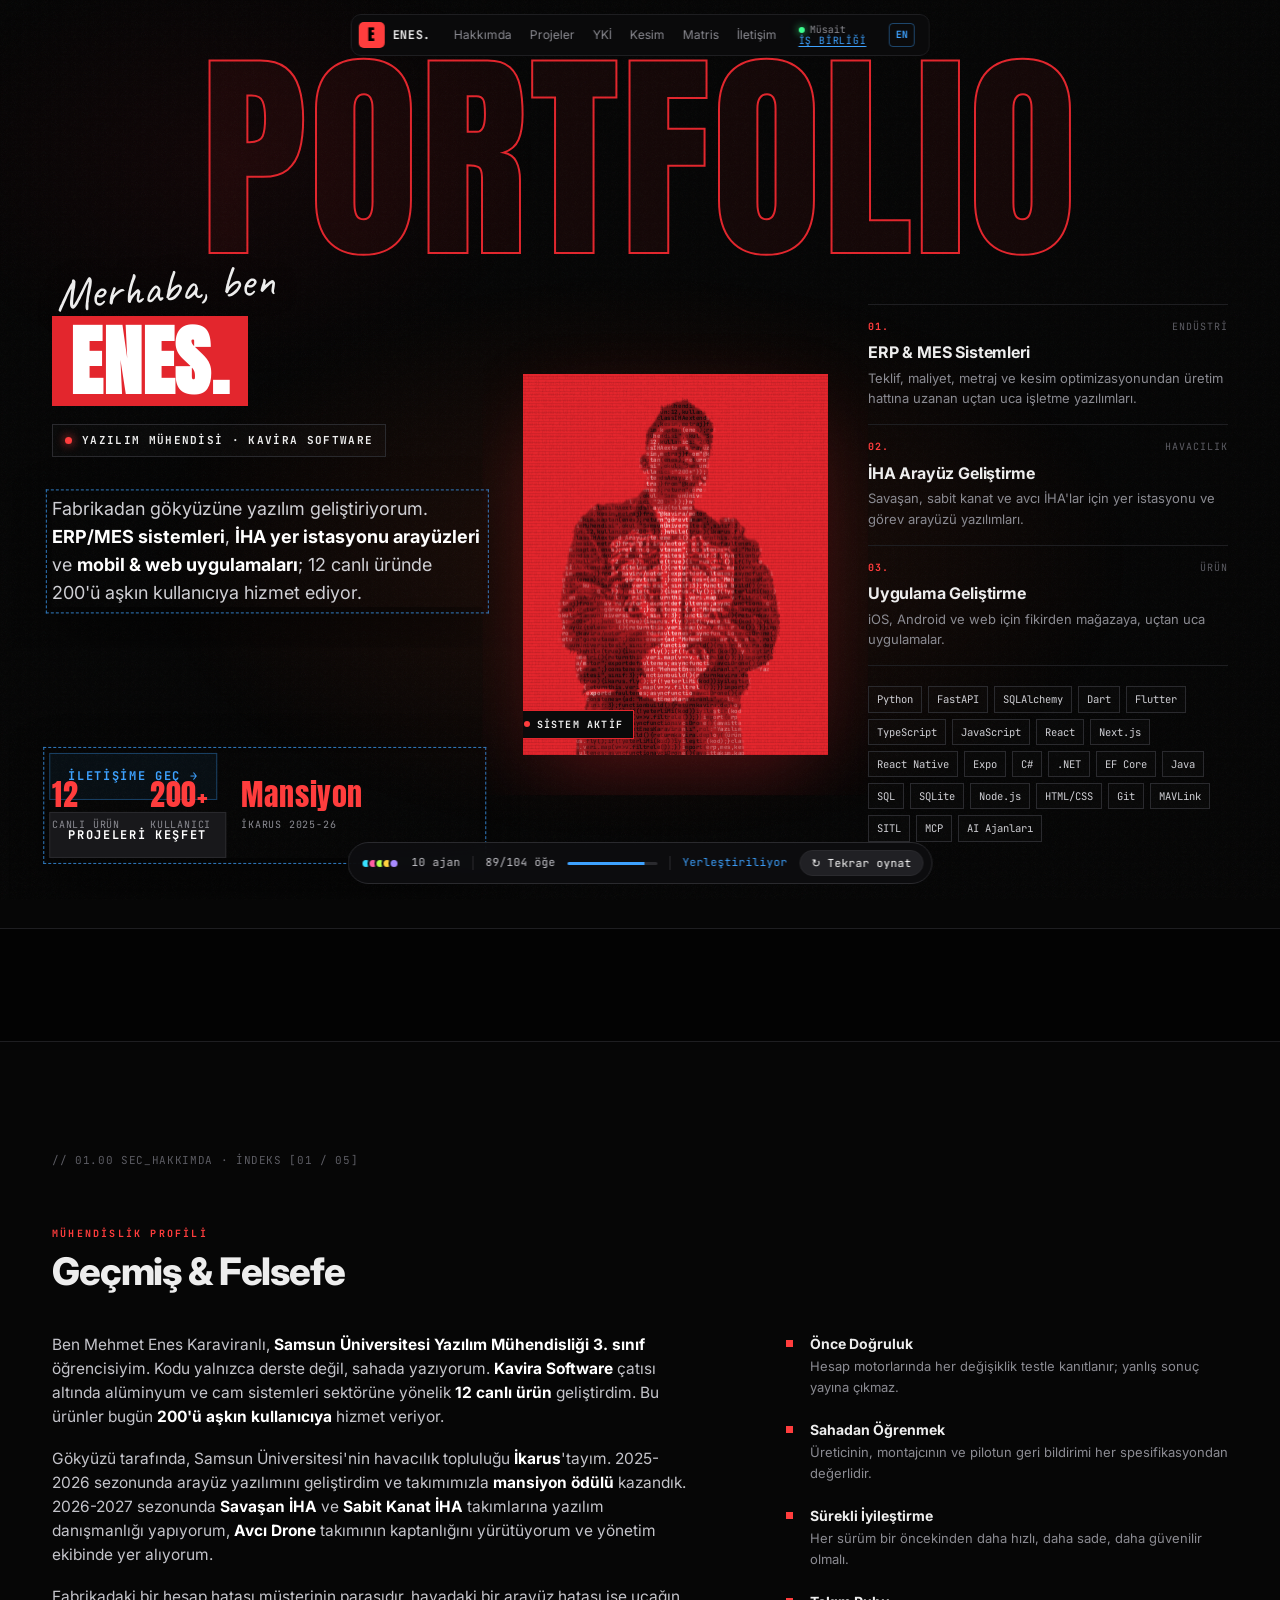
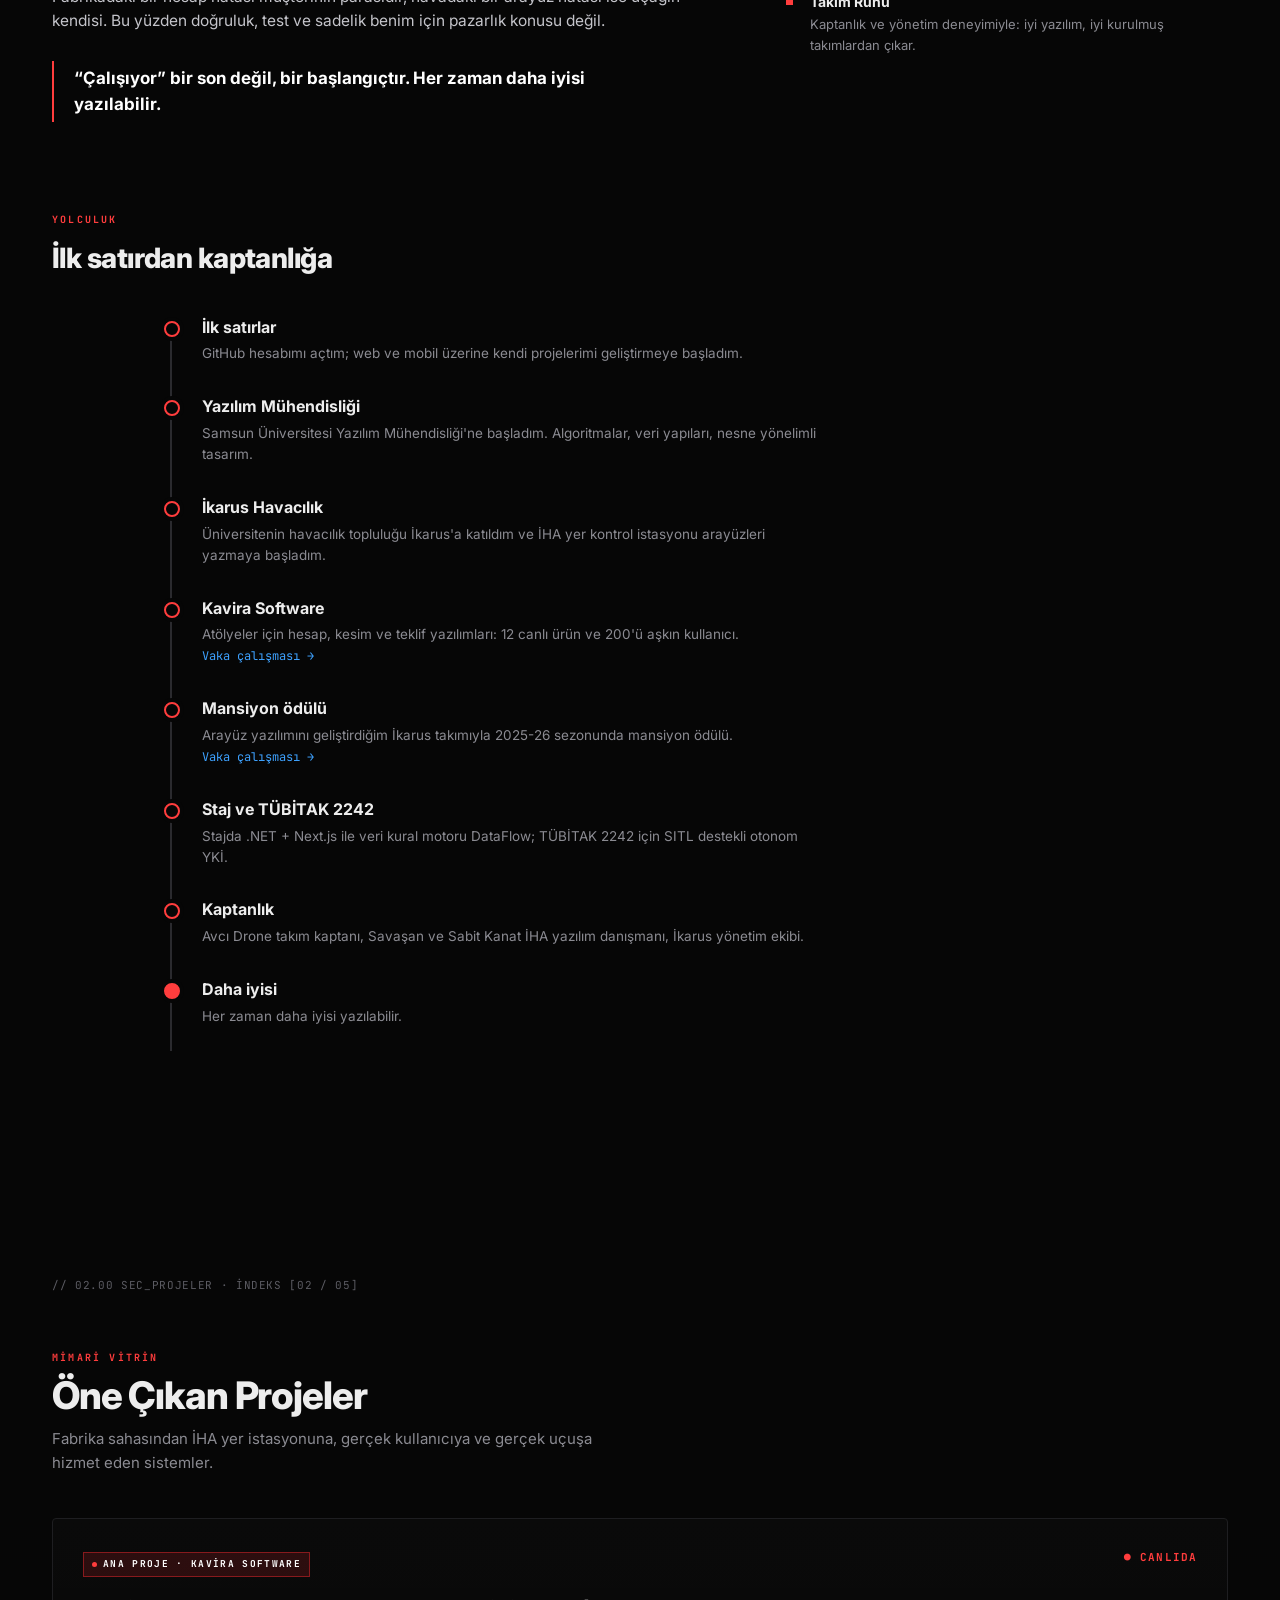
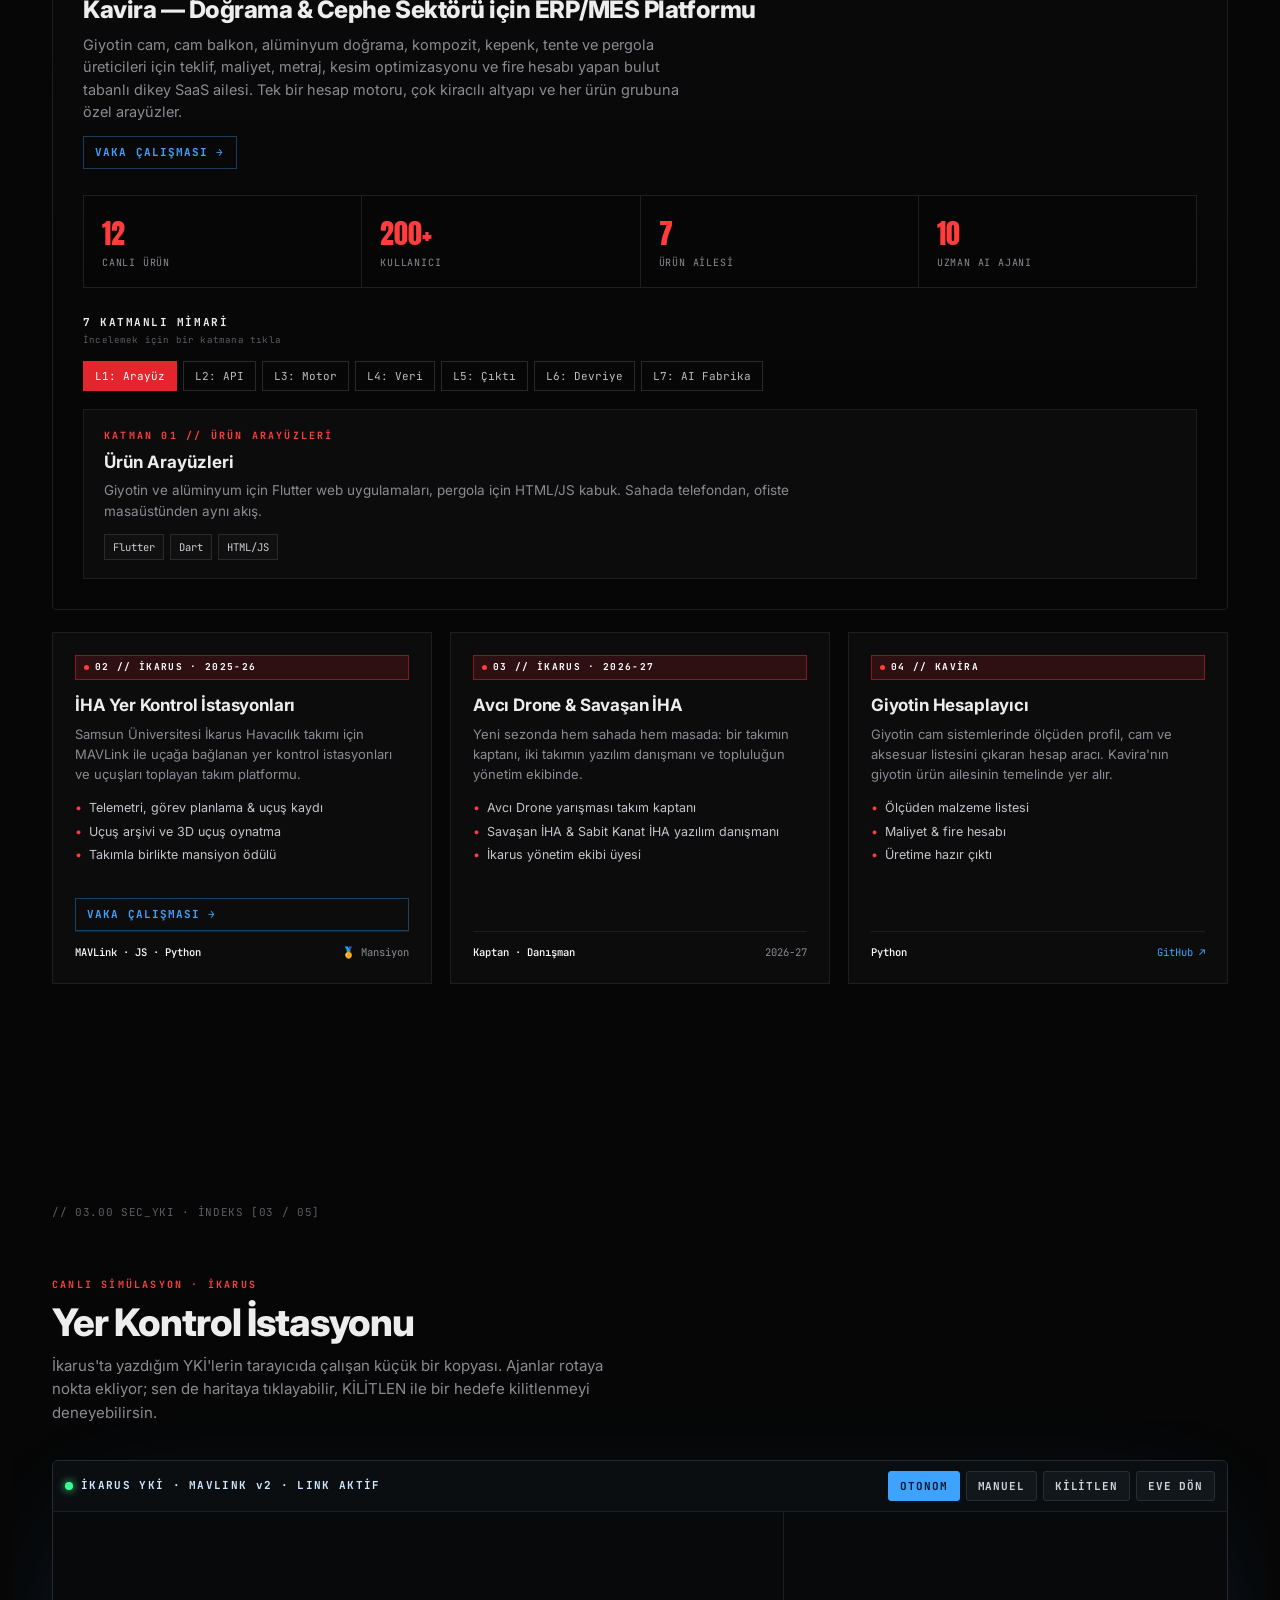
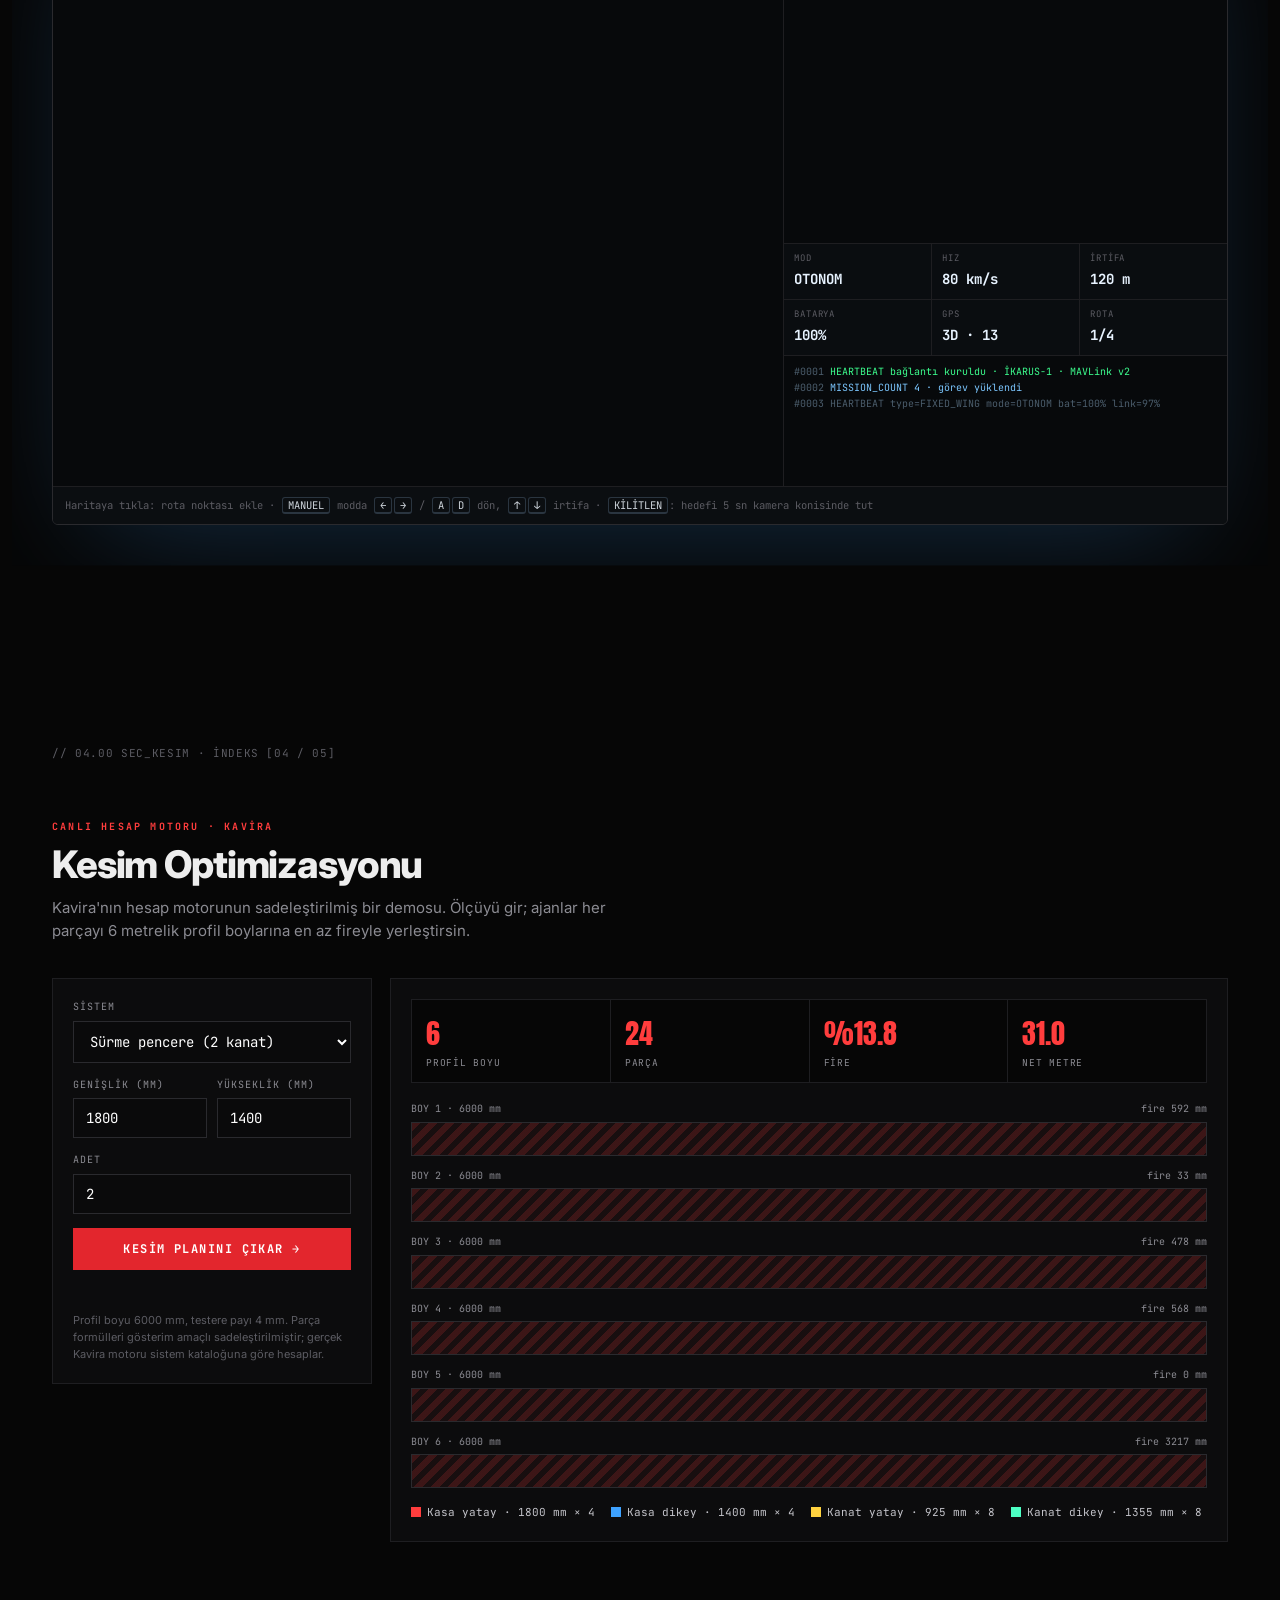
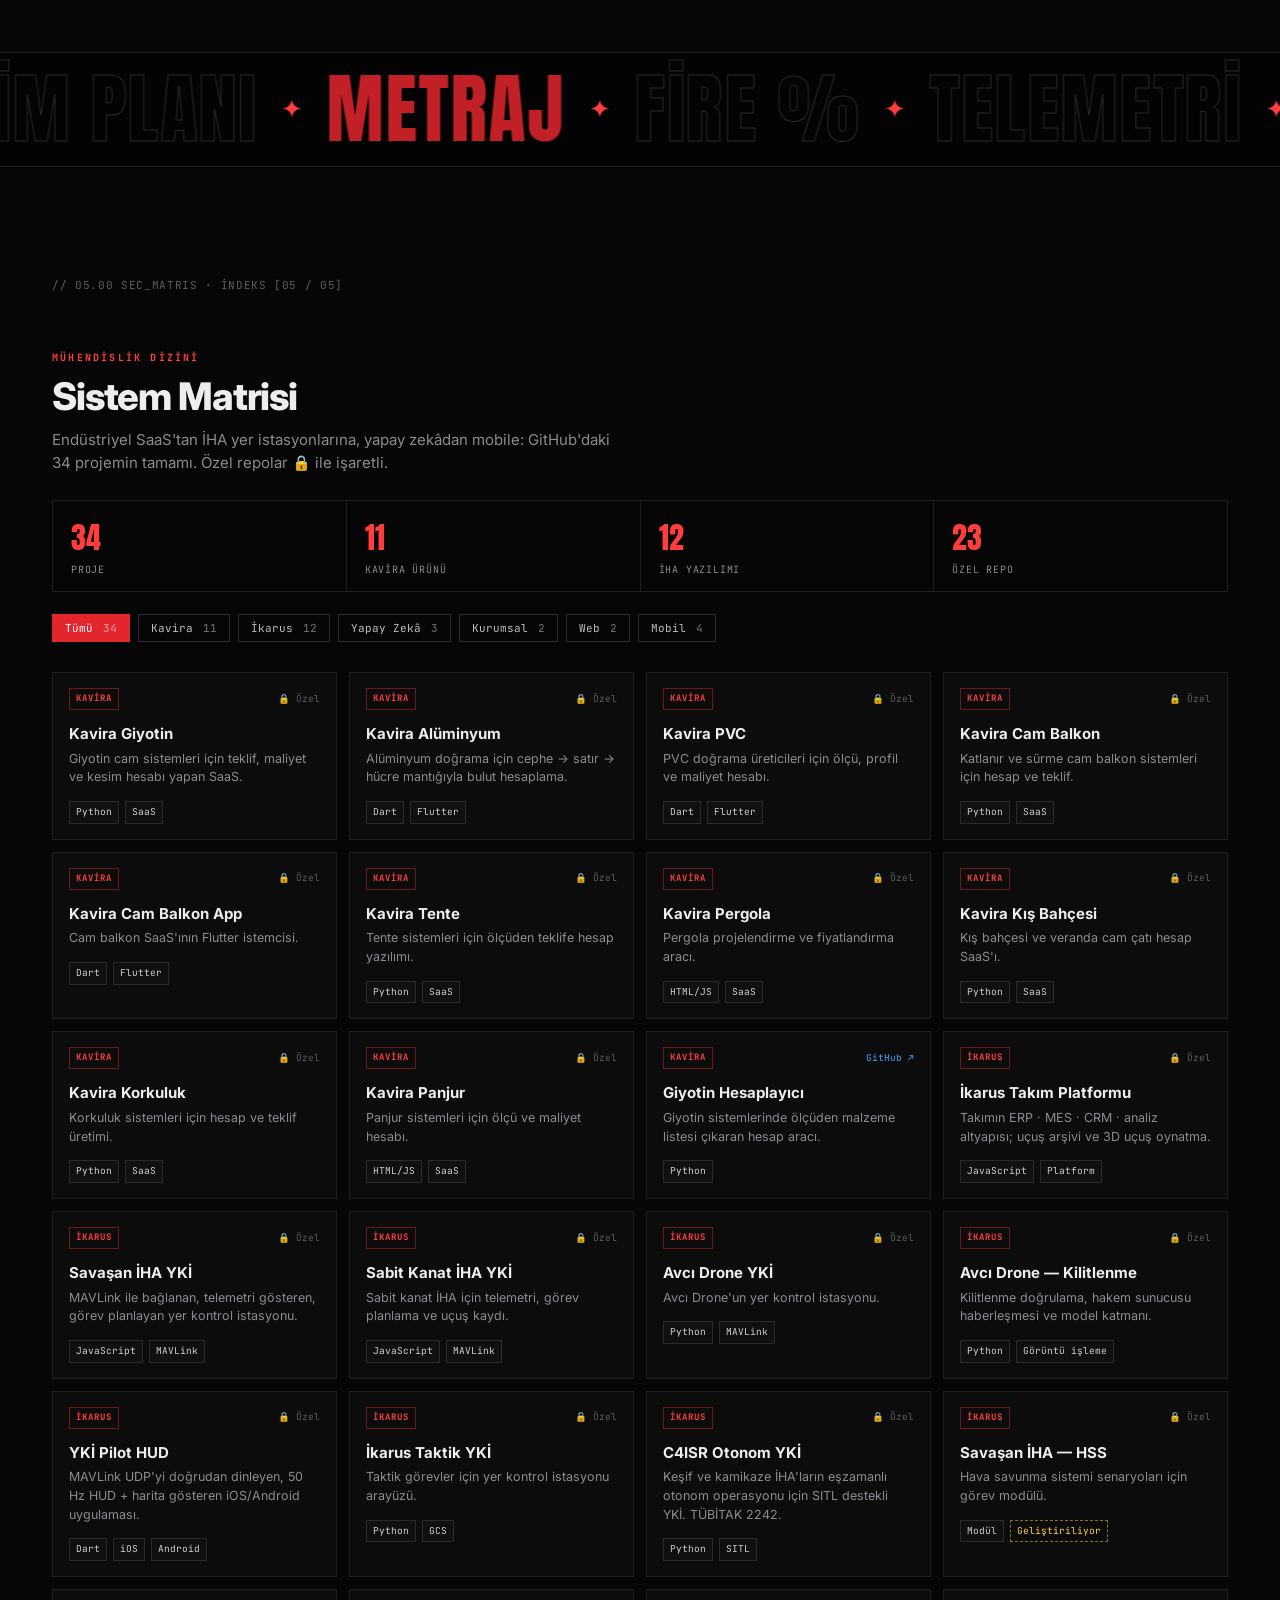
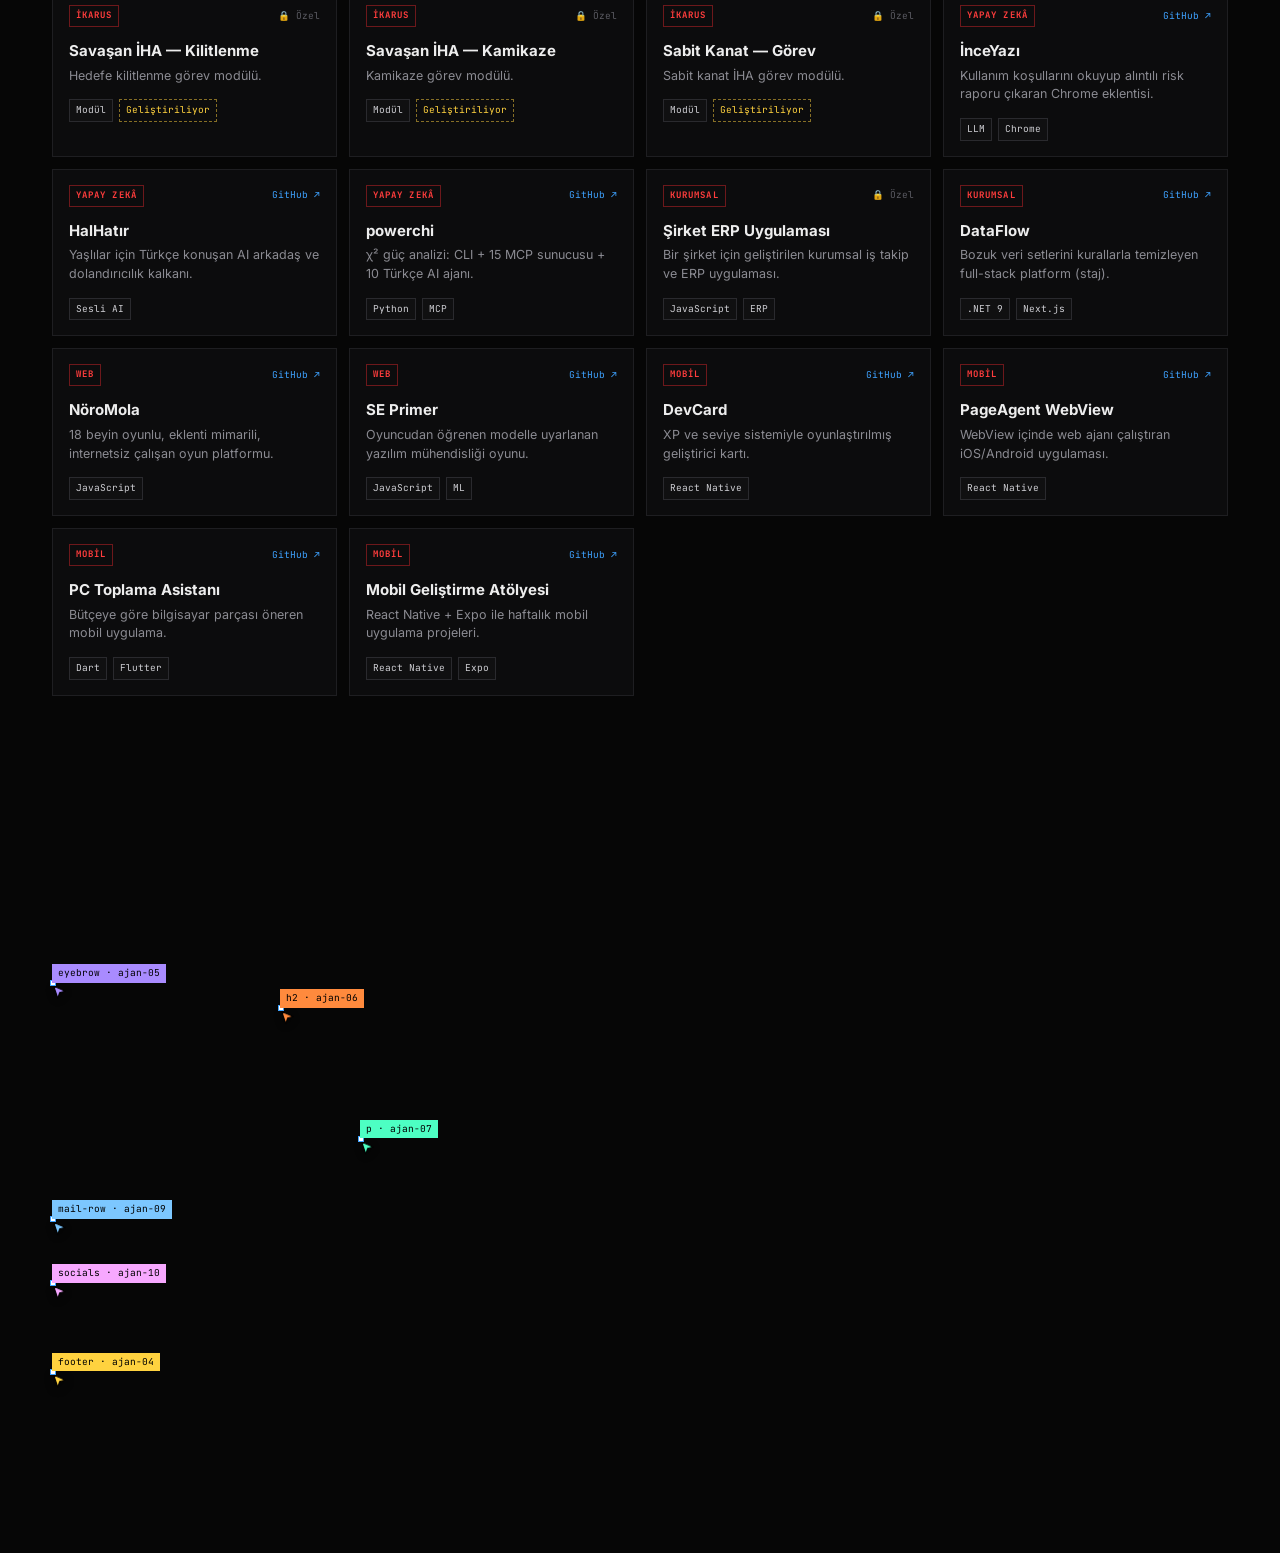
==== commit aeef7f32: "Canlı ziyaretçi imleçleri: istemci + Hetzner WebSocket sunucusu - js/live.js: imleçler bölüm + oran " ====
--- a/index.html
+++ b/index.html
@@ -94,6 +94,9 @@
 .selbox i:nth-child(3){left:-3px;bottom:-3px}.selbox i:nth-child(4){right:-3px;bottom:-3px}
 .selbox em{position:absolute;left:-1px;top:-19px;font-style:normal;font-family:var(--mono);font-size:9.5px;color:#fff;background:var(--blue);padding:2px 6px;white-space:nowrap}
 .ripple{position:absolute;width:30px;height:30px;margin:-15px 0 0 -15px;border:2px solid;border-radius:50%;pointer-events:none;animation:rip .55s ease-out forwards}
+.peer{position:absolute;left:0;top:0;z-index:61;pointer-events:none;will-change:transform;transition:opacity .5s;filter:drop-shadow(0 2px 6px rgba(0,0,0,.6))}
+.peer em{position:absolute;left:15px;top:15px;font:700 9.5px/1 var(--mono);font-style:normal;color:#000;padding:3px 6px;border-radius:3px;white-space:nowrap}
+.st-live{color:var(--green);font-weight:700}
 @keyframes rip{from{transform:scale(.2);opacity:1}to{transform:scale(1.6);opacity:0}}
 .status{position:fixed;left:50%;bottom:16px;transform:translateX(-50%);z-index:70;display:flex;align-items:center;gap:12px;
   font-family:var(--mono);font-size:11px;color:#c4c4ca;background:rgba(14,14,16,.88);backdrop-filter:blur(10px);-webkit-backdrop-filter:blur(10px);
@@ -1408,5 +1411,6 @@
 <script src="js/gcs.js"></script>
 <script src="js/kesim.js"></script>
 <script src="js/fx.js"></script>
+<script src="js/live.js"></script>
 </body>
 </html>
